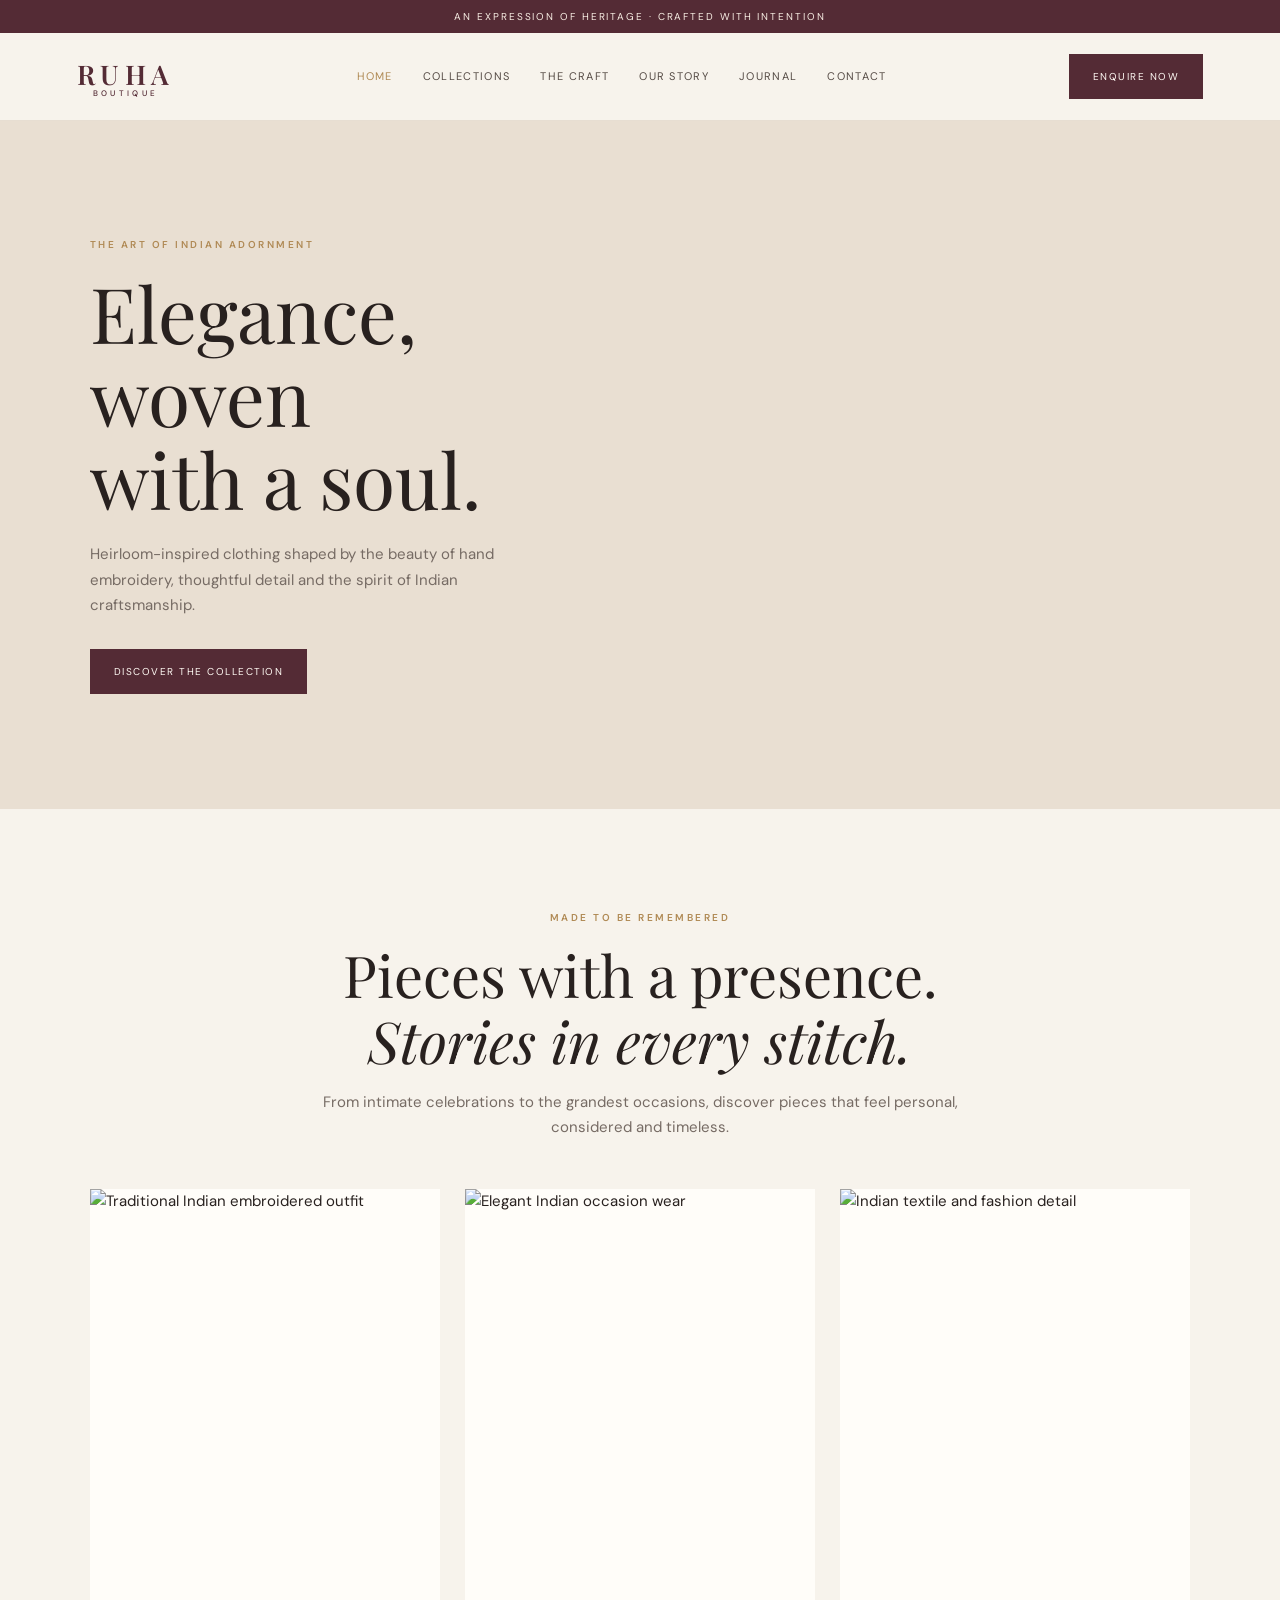
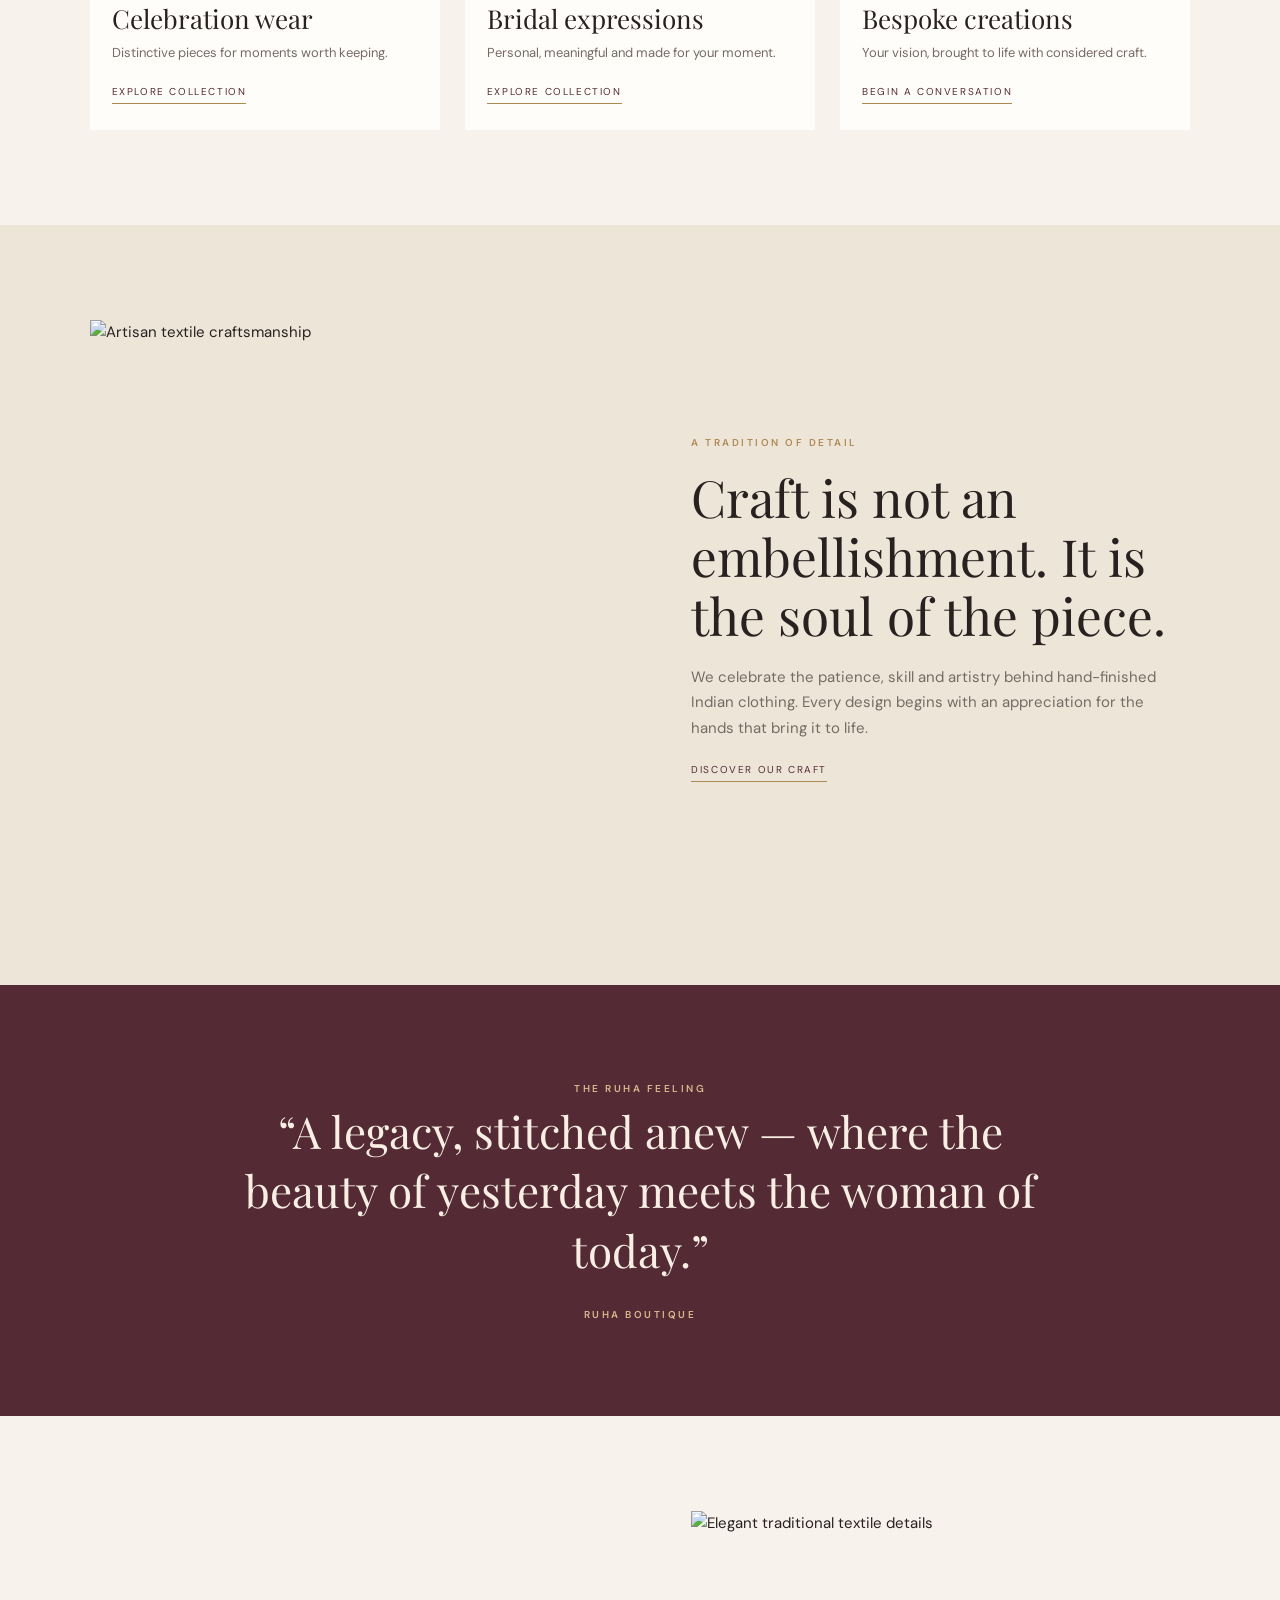
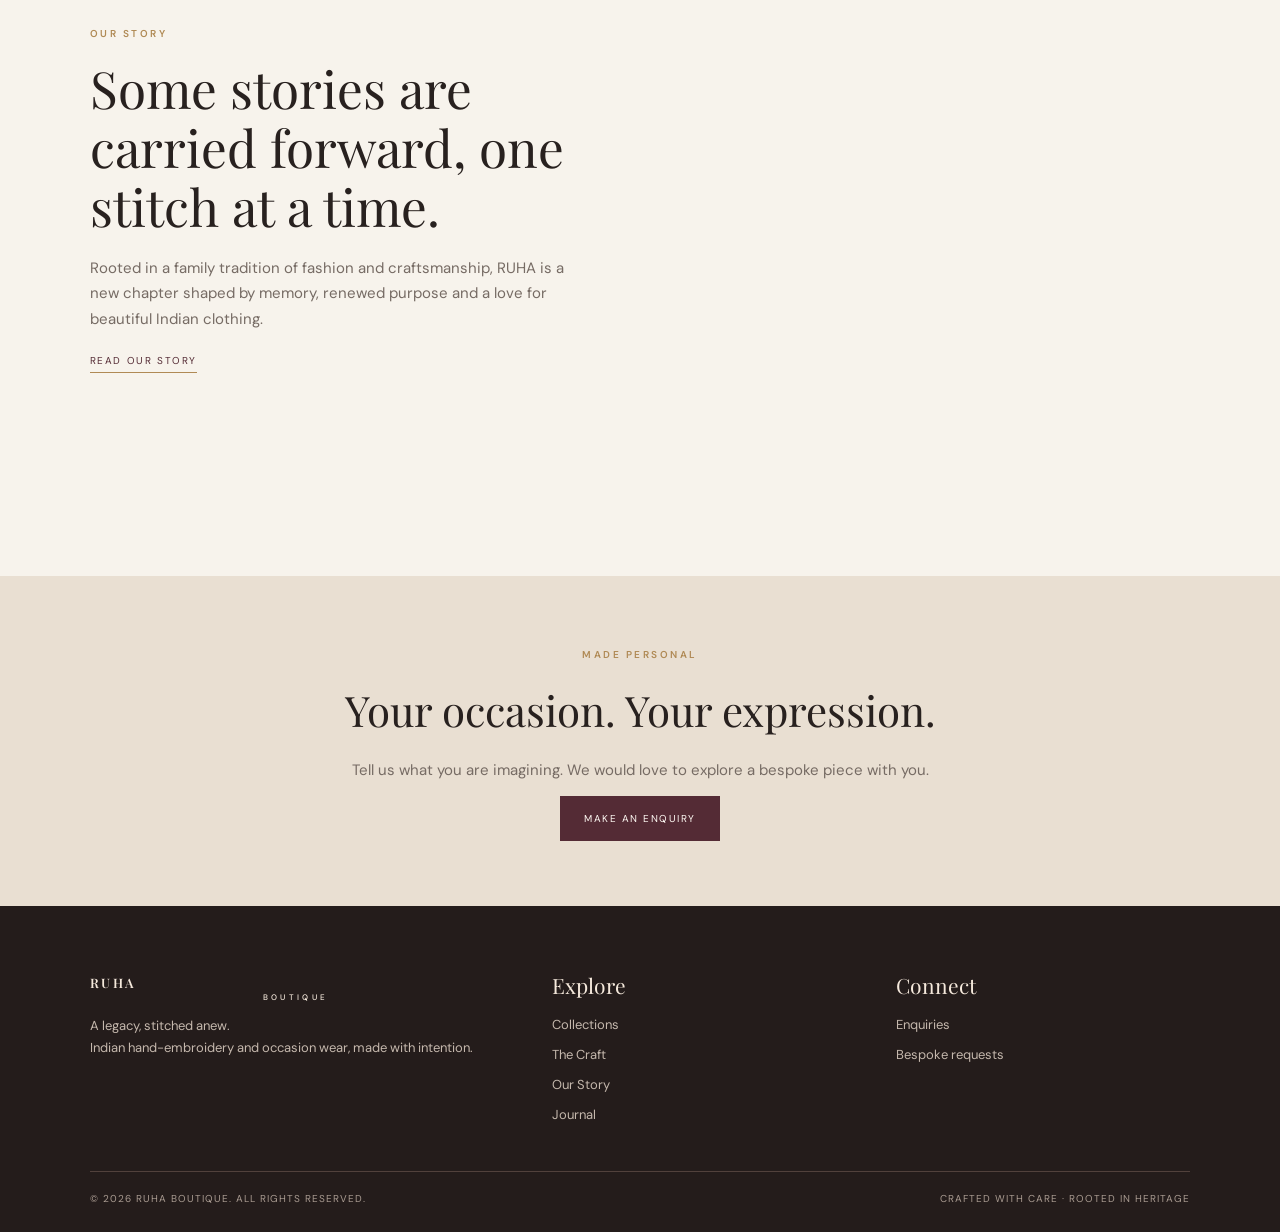
==== index.html @ 24142702 "Build RUHA Boutique website: add index.html" ====
<!doctype html><html lang="en"><head><meta charset="utf-8"><meta name="viewport" content="width=device-width,initial-scale=1"><meta name="description" content="RUHA Boutique — heirloom-inspired hand embroidery, bespoke Indian occasion wear and a legacy stitched anew."><title>RUHA Boutique | A Legacy, Stitched Anew</title><link rel="stylesheet" href="assets/css/style.css"></head><body><div class="announcement">An expression of heritage · Crafted with intention</div><header class="header"><a class="brand" href="index.html">RUHA<small>BOUTIQUE</small></a><button class="menu-toggle" aria-label="Open menu" aria-expanded="false">☰</button><nav class="nav"><a class="active" href="index.html">Home</a><a href="collections.html">Collections</a><a href="craft.html">The Craft</a><a href="story.html">Our Story</a><a href="journal.html">Journal</a><a href="contact.html">Contact</a></nav><a class="nav-cta" href="contact.html">Enquire now</a></header><main><section class="hero"><div class="hero-copy"><span class="eyebrow">The art of Indian adornment</span><h1>Elegance, woven<br>with a soul.</h1><p>Heirloom-inspired clothing shaped by the beauty of hand embroidery, thoughtful detail and the spirit of Indian craftsmanship.</p><a class="btn" href="collections.html">Discover the collection</a></div><div class="hero-image" role="img" aria-label="Editorial photograph of traditional Indian attire"></div></section><section class="section"><div class="section-head reveal"><span class="eyebrow">Made to be remembered</span><h2>Pieces with a presence.<br><i>Stories in every stitch.</i></h2><p>From intimate celebrations to the grandest occasions, discover pieces that feel personal, considered and timeless.</p></div><div class="grid-3"><article class="tile reveal"><img src="https://images.unsplash.com/photo-1610030469983-98e550d6193c?auto=format&fit=crop&w=900&q=85" alt="Traditional Indian embroidered outfit"><div class="tile-copy"><h3>Celebration wear</h3><p>Distinctive pieces for moments worth keeping.</p><a class="text-link" href="collections.html">Explore collection</a></div></article><article class="tile reveal"><img src="https://images.unsplash.com/photo-1583391733956-6c78276477e3?auto=format&fit=crop&w=900&q=85" alt="Elegant Indian occasion wear"><div class="tile-copy"><h3>Bridal expressions</h3><p>Personal, meaningful and made for your moment.</p><a class="text-link" href="collections.html">Explore collection</a></div></article><article class="tile reveal"><img src="https://images.unsplash.com/photo-1597983073493-88cd35cf93a0?auto=format&fit=crop&w=900&q=85" alt="Indian textile and fashion detail"><div class="tile-copy"><h3>Bespoke creations</h3><p>Your vision, brought to life with considered craft.</p><a class="text-link" href="contact.html">Begin a conversation</a></div></article></div></section><section class="section" style="background:#eee5d9"><div class="split"><img class="reveal" src="https://images.unsplash.com/photo-1603217192097-13c306522271?auto=format&fit=crop&w=1100&q=85" alt="Artisan textile craftsmanship"><div class="split-copy reveal"><span class="eyebrow">A tradition of detail</span><h2>Craft is not an embellishment. It is the soul of the piece.</h2><p>We celebrate the patience, skill and artistry behind hand-finished Indian clothing. Every design begins with an appreciation for the hands that bring it to life.</p><a class="text-link" href="craft.html">Discover our craft</a></div></div></section><section class="quote"><span class="eyebrow">The RUHA feeling</span><blockquote>“A legacy, stitched anew — where the beauty of yesterday meets the woman of today.”</blockquote><span class="eyebrow">RUHA Boutique</span></section><section class="section"><div class="split"><div class="split-copy reveal"><span class="eyebrow">Our story</span><h2>Some stories are carried forward, one stitch at a time.</h2><p>Rooted in a family tradition of fashion and craftsmanship, RUHA is a new chapter shaped by memory, renewed purpose and a love for beautiful Indian clothing.</p><a class="text-link" href="story.html">Read our story</a></div><img class="reveal" src="https://images.unsplash.com/photo-1605763240000-7e93b172d754?auto=format&fit=crop&w=1100&q=85" alt="Elegant traditional textile details"></div></section><section class="craft-band"><span class="eyebrow">Made personal</span><h2 class="serif" style="font-size:42px;margin:8px 0">Your occasion. Your expression.</h2><p>Tell us what you are imagining. We would love to explore a bespoke piece with you.</p><a class="btn" href="contact.html">Make an enquiry</a></section></main><footer class="footer"><div class="footer-top"><div><a class="brand" href="index.html">RUHA<small>BOUTIQUE</small></a><p>A legacy, stitched anew.<br>Indian hand-embroidery and occasion wear, made with intention.</p></div><div><h4>Explore</h4><div class="footer-links"><a href="collections.html">Collections</a><a href="craft.html">The Craft</a><a href="story.html">Our Story</a><a href="journal.html">Journal</a></div></div><div><h4>Connect</h4><div class="footer-links"><a href="contact.html">Enquiries</a><a href="contact.html">Bespoke requests</a></div></div></div><div class="copyright"><span>© 2026 RUHA BOUTIQUE. ALL RIGHTS RESERVED.</span><span>CRAFTED WITH CARE · ROOTED IN HERITAGE</span></div></footer><script src="assets/js/main.js"></script></body></html>
---- assets/css/style.css ----
@import url('https://fonts.googleapis.com/css2?family=DM+Sans:wght@400;500;600;700&family=Playfair+Display:wght@400;500;600;700&display=swap');
:root{--ivory:#f7f3ec;--paper:#fffdf9;--ink:#28211f;--muted:#766b64;--wine:#542b35;--gold:#b08a55;--line:#e7ded2;--serif:'Playfair Display',Georgia,serif;--sans:'DM Sans',Arial,sans-serif}*{box-sizing:border-box}html{scroll-behavior:smooth}body{margin:0;background:var(--ivory);color:var(--ink);font-family:var(--sans);font-size:15px;line-height:1.7}a{color:inherit;text-decoration:none}img{display:block;width:100%;object-fit:cover}button{font:inherit}.announcement{background:var(--wine);color:#f8eee4;text-align:center;padding:8px 16px;font-size:10px;letter-spacing:.19em;text-transform:uppercase}.header{height:88px;display:flex;align-items:center;justify-content:space-between;padding:0 6vw;background:rgba(247,243,236,.96);border-bottom:1px solid var(--line);position:sticky;top:0;z-index:10}.brand{font:600 27px var(--serif);letter-spacing:.2em;color:var(--wine)}.brand small{display:block;font:500 8px var(--sans);letter-spacing:.42em;text-align:center;margin-top:-4px}.nav{display:flex;gap:30px;align-items:center}.nav a{font-size:11px;letter-spacing:.12em;text-transform:uppercase;color:#554b45}.nav a:hover,.nav a.active{color:var(--gold)}.nav-cta,.btn{display:inline-flex;align-items:center;justify-content:center;background:var(--wine);color:#fffaf4;padding:13px 23px;font-size:10px;letter-spacing:.15em;text-transform:uppercase;border:1px solid var(--wine);transition:.25s}.nav-cta:hover,.btn:hover{background:transparent;color:var(--wine)}.menu-toggle{display:none;background:none;border:0;font-size:24px;color:var(--wine)}.eyebrow{font-size:10px;letter-spacing:.25em;text-transform:uppercase;color:var(--gold);font-weight:600}.serif{font-family:var(--serif);font-weight:400}.hero{min-height:650px;display:grid;grid-template-columns:1fr 1fr;background:#e9dfd2}.hero-copy{padding:9vw 7vw;display:flex;flex-direction:column;justify-content:center;align-items:flex-start}.hero h1{font:400 clamp(48px,6vw,82px)/1.08 var(--serif);margin:18px 0 22px;max-width:620px}.hero p{max-width:420px;color:var(--muted);margin:0 0 30px}.hero-image{min-height:560px;background:url('https://images.unsplash.com/photo-1610030469983-98e550d6193c?auto=format&fit=crop&w=1400&q=85') center/cover}.section{padding:95px 7vw}.section-head{text-align:center;max-width:650px;margin:0 auto 48px}.section h2,.page-hero h1{font:400 clamp(38px,4.5vw,58px)/1.15 var(--serif);margin:12px 0 16px}.section-head p,.intro{color:var(--muted)}.grid-3{display:grid;grid-template-columns:repeat(3,1fr);gap:25px}.tile{background:var(--paper)}.tile img{height:390px}.tile-copy{padding:22px 22px 27px}.tile h3{font:400 26px var(--serif);margin:0 0 6px}.tile p{color:var(--muted);font-size:13px;margin:0 0 14px}.text-link{font-size:10px;letter-spacing:.16em;text-transform:uppercase;color:var(--wine);border-bottom:1px solid var(--gold);padding-bottom:5px}.split{display:grid;grid-template-columns:1fr 1fr;gap:8vw;align-items:center}.split img{height:570px}.split-copy{max-width:520px}.split-copy h2{font:400 clamp(38px,4vw,56px)/1.15 var(--serif);margin:14px 0 20px}.split-copy p{color:var(--muted)}.quote{background:var(--wine);color:#f8eee4;text-align:center;padding:90px 12vw}.quote blockquote{font:400 clamp(28px,3.5vw,44px)/1.35 var(--serif);margin:0 auto 22px;max-width:850px}.quote .eyebrow{color:#d8b98e}.page-hero{padding:100px 7vw 85px;text-align:center;background:#eee5d9}.page-hero h1{font-size:clamp(46px,6vw,72px)}.page-hero p{max-width:620px;margin:0 auto;color:var(--muted)}.collection-grid{display:grid;grid-template-columns:repeat(2,1fr);gap:30px}.collection-card{position:relative;min-height:530px;overflow:hidden;background:#ddd}.collection-card img{height:530px;transition:transform .7s}.collection-card:hover img{transform:scale(1.04)}.collection-card:after{content:'';position:absolute;inset:35% 0 0;background:linear-gradient(transparent,rgba(25,16,15,.68))}.collection-label{position:absolute;z-index:1;bottom:30px;left:32px;color:white}.collection-label h3{font:400 35px var(--serif);margin:0}.collection-label span{font-size:10px;letter-spacing:.2em;text-transform:uppercase}.craft-band{background:#e9dfd2;padding:65px 7vw;text-align:center}.craft-band p{max-width:740px;margin:12px auto;color:var(--muted)}.journal-grid{display:grid;grid-template-columns:repeat(3,1fr);gap:26px}.journal-grid img{height:270px}.journal-card h3{font:400 25px var(--serif);margin:16px 0 8px}.journal-card p{font-size:13px;color:var(--muted)}.contact-layout{display:grid;grid-template-columns:.8fr 1.2fr;gap:8vw}.contact-details h2{font:400 42px var(--serif);margin:12px 0}.contact-details p{color:var(--muted)}.contact-form{background:var(--paper);padding:38px}.field{margin-bottom:20px}.field label{display:block;font-size:10px;letter-spacing:.13em;text-transform:uppercase;margin-bottom:8px}.field input,.field textarea,.field select{width:100%;border:1px solid var(--line);background:transparent;padding:13px 14px;font:14px var(--sans);color:var(--ink);outline:none}.field input:focus,.field textarea:focus{border-color:var(--gold)}.field textarea{min-height:130px;resize:vertical}.form-note{font-size:12px;color:var(--muted);margin-top:15px}.footer{background:#241c1b;color:#eee3d8;padding:65px 7vw 25px}.footer-top{display:grid;grid-template-columns:1.4fr 1fr 1fr;gap:50px;padding-bottom:45px}.footer .brand{color:#f5e9dc}.footer p,.footer a{color:#c5b8ad;font-size:13px}.footer h4{font:400 21px var(--serif);margin:0 0 15px;color:#f5e9dc}.footer-links{display:grid;gap:8px}.copyright{border-top:1px solid #51413c;padding-top:18px;display:flex;justify-content:space-between;color:#a99b91;font-size:10px;letter-spacing:.1em}.reveal{opacity:0;transform:translateY(18px);transition:opacity .7s,transform .7s}.reveal.visible{opacity:1;transform:none}@media(max-width:850px){.header{height:76px;padding:0 5vw}.menu-toggle{display:block}.nav{display:none;position:absolute;top:76px;left:0;right:0;background:var(--ivory);padding:22px 6vw 30px;flex-direction:column;align-items:flex-start;border-bottom:1px solid var(--line);gap:18px}.nav.open{display:flex}.nav-cta{display:none}.hero{grid-template-columns:1fr}.hero-copy{padding:75px 8vw}.hero-image{min-height:470px}.grid-3,.journal-grid{grid-template-columns:1fr 1fr}.split{gap:35px}.split img{height:440px}.contact-layout{gap:35px}.footer-top{grid-template-columns:1fr 1fr}}@media(max-width:600px){.section{padding:68px 6vw}.hero-copy{padding:65px 7vw}.hero-image{min-height:390px}.grid-3,.journal-grid,.collection-grid,.split,.contact-layout{grid-template-columns:1fr}.tile img{height:360px}.split img{height:430px}.collection-card,.collection-card img{min-height:420px;height:420px}.page-hero{padding:75px 7vw 65px}.contact-form{padding:25px 20px}.footer-top{grid-template-columns:1fr;gap:28px}.copyright{display:block;line-height:2.2}.quote{padding:70px 8vw}}
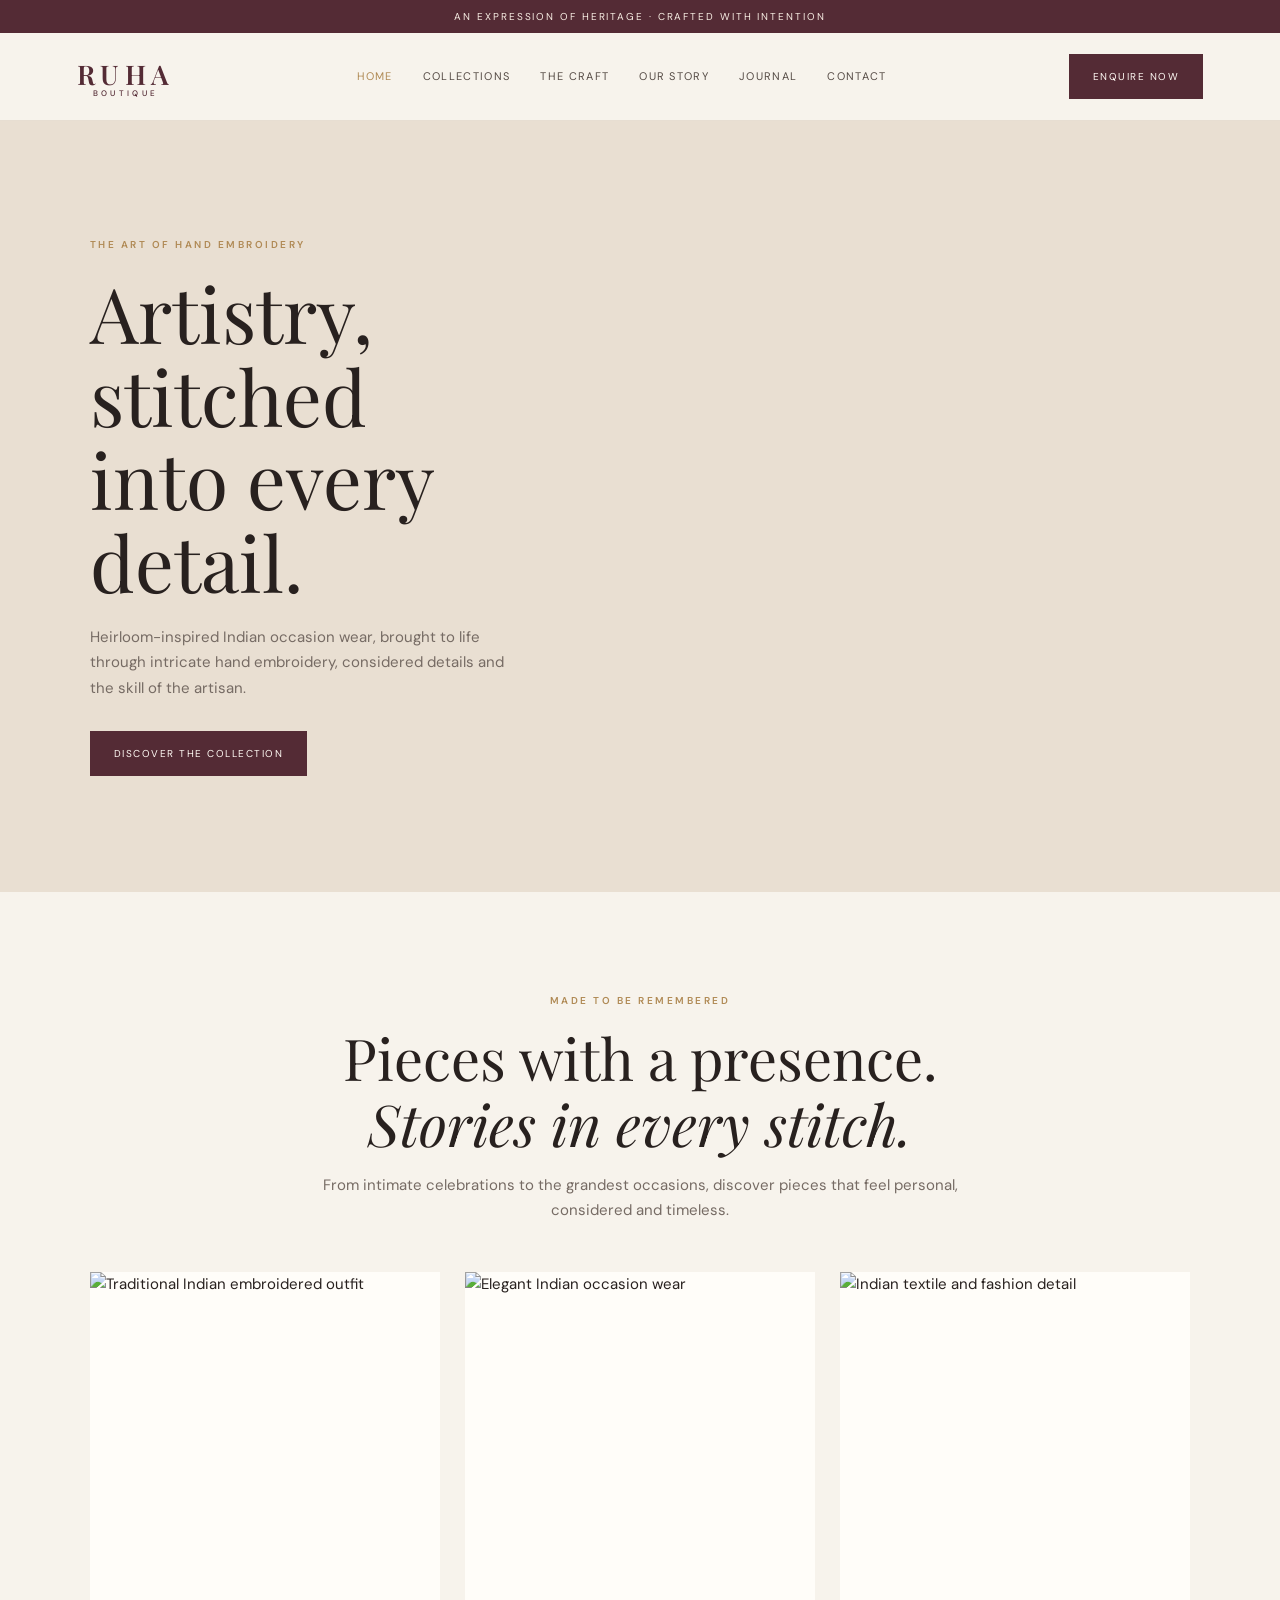
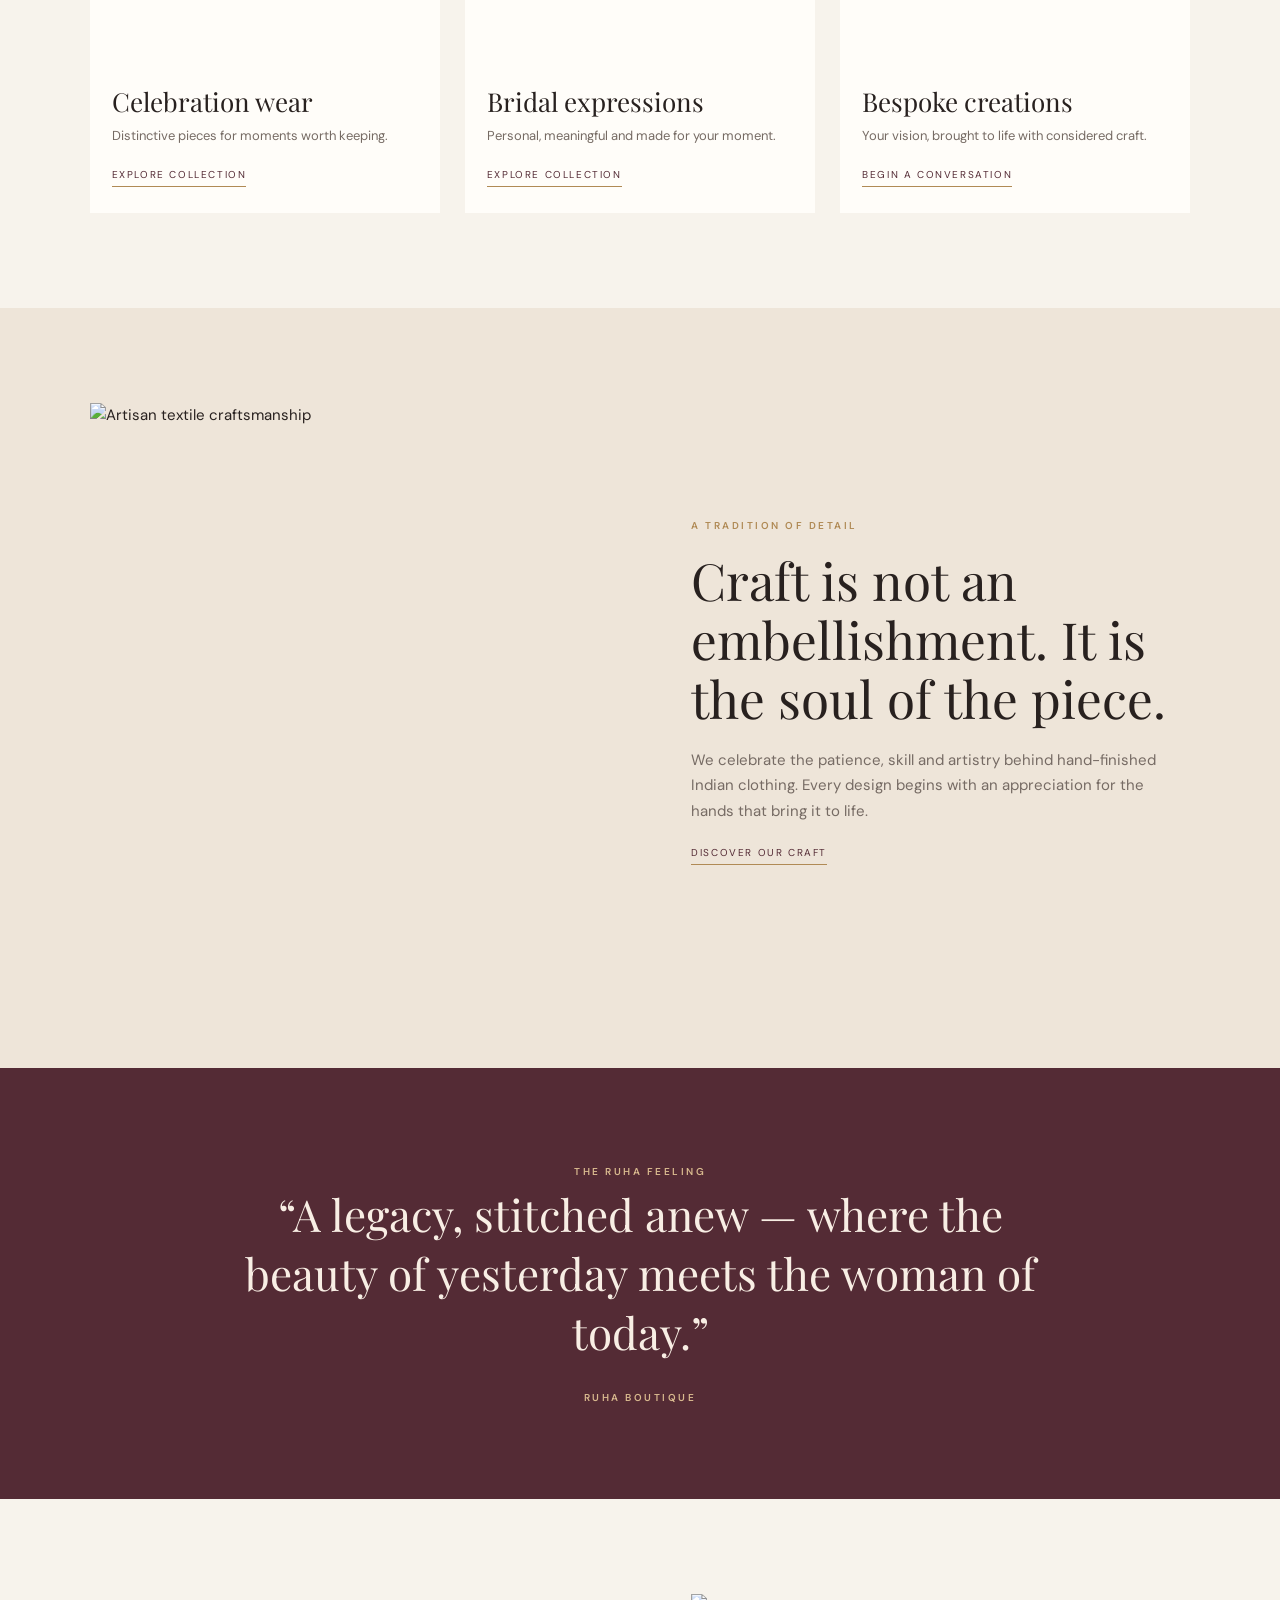
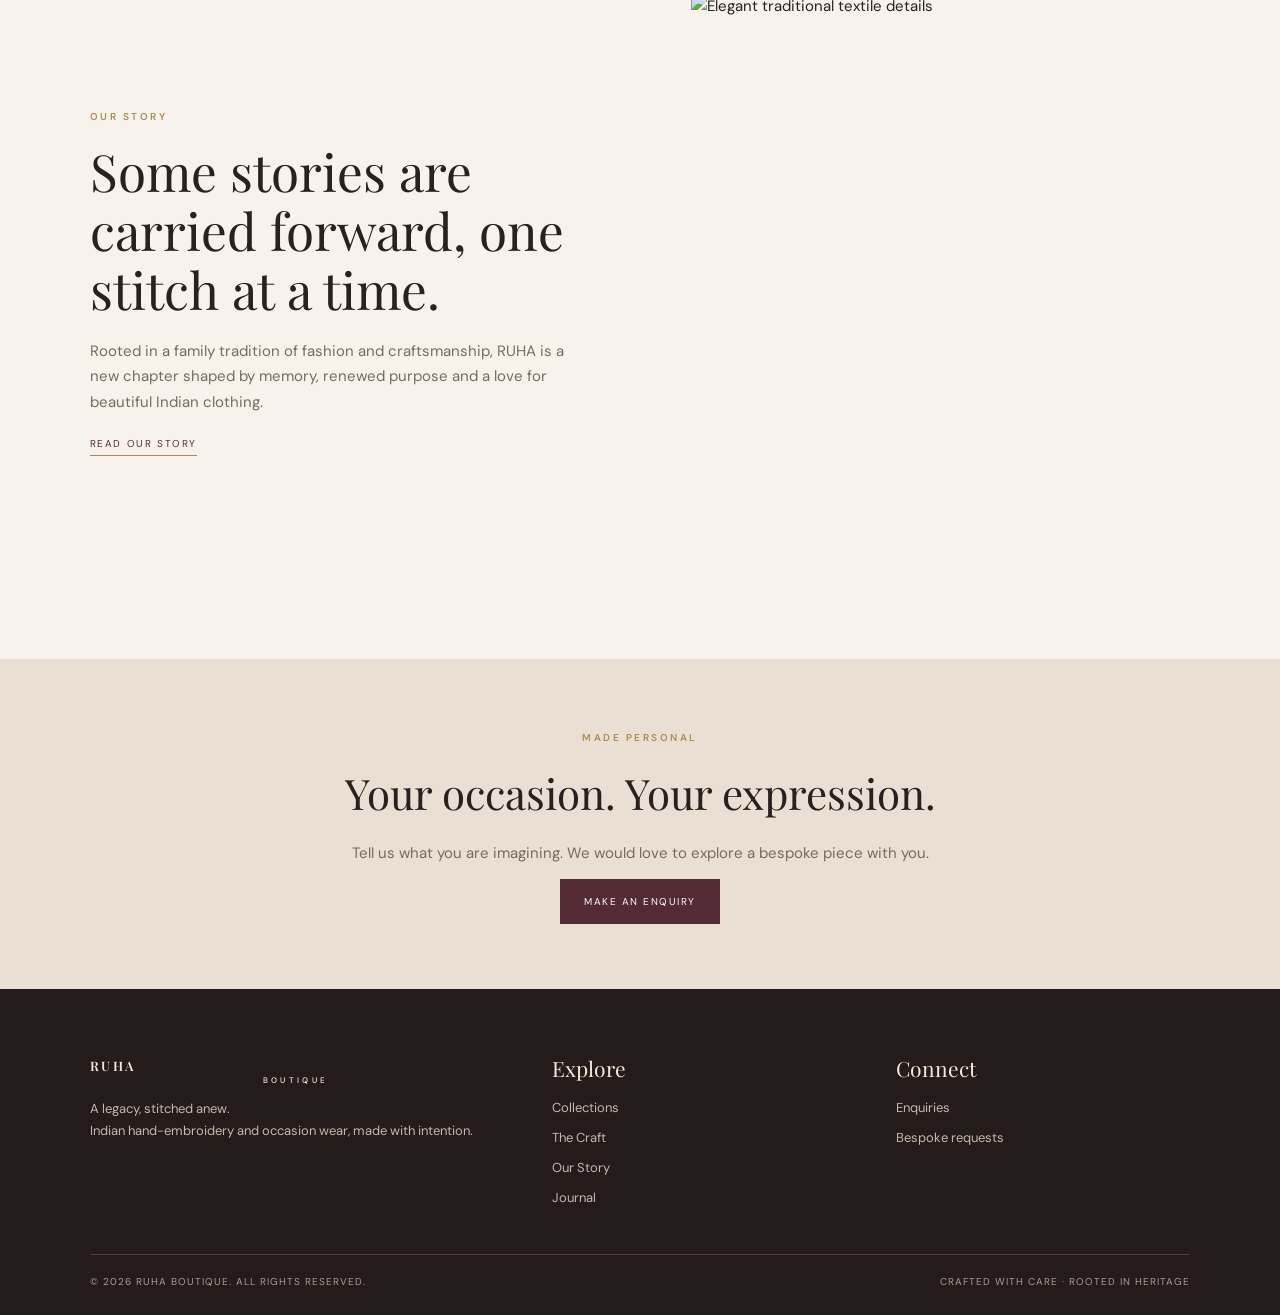
==== commit 658de8ab: "Refresh home hero for hand-embroidered couture" ====
--- a/index.html
+++ b/index.html
@@ -1 +1 @@
-<!doctype html><html lang="en"><head><meta charset="utf-8"><meta name="viewport" content="width=device-width,initial-scale=1"><meta name="description" content="RUHA Boutique — heirloom-inspired hand embroidery, bespoke Indian occasion wear and a legacy stitched anew."><title>RUHA Boutique | A Legacy, Stitched Anew</title><link rel="stylesheet" href="assets/css/style.css"></head><body><div class="announcement">An expression of heritage · Crafted with intention</div><header class="header"><a class="brand" href="index.html">RUHA<small>BOUTIQUE</small></a><button class="menu-toggle" aria-label="Open menu" aria-expanded="false">☰</button><nav class="nav"><a class="active" href="index.html">Home</a><a href="collections.html">Collections</a><a href="craft.html">The Craft</a><a href="story.html">Our Story</a><a href="journal.html">Journal</a><a href="contact.html">Contact</a></nav><a class="nav-cta" href="contact.html">Enquire now</a></header><main><section class="hero"><div class="hero-copy"><span class="eyebrow">The art of Indian adornment</span><h1>Elegance, woven<br>with a soul.</h1><p>Heirloom-inspired clothing shaped by the beauty of hand embroidery, thoughtful detail and the spirit of Indian craftsmanship.</p><a class="btn" href="collections.html">Discover the collection</a></div><div class="hero-image" role="img" aria-label="Editorial photograph of traditional Indian attire"></div></section><section class="section"><div class="section-head reveal"><span class="eyebrow">Made to be remembered</span><h2>Pieces with a presence.<br><i>Stories in every stitch.</i></h2><p>From intimate celebrations to the grandest occasions, discover pieces that feel personal, considered and timeless.</p></div><div class="grid-3"><article class="tile reveal"><img src="https://images.unsplash.com/photo-1610030469983-98e550d6193c?auto=format&fit=crop&w=900&q=85" alt="Traditional Indian embroidered outfit"><div class="tile-copy"><h3>Celebration wear</h3><p>Distinctive pieces for moments worth keeping.</p><a class="text-link" href="collections.html">Explore collection</a></div></article><article class="tile reveal"><img src="https://images.unsplash.com/photo-1583391733956-6c78276477e3?auto=format&fit=crop&w=900&q=85" alt="Elegant Indian occasion wear"><div class="tile-copy"><h3>Bridal expressions</h3><p>Personal, meaningful and made for your moment.</p><a class="text-link" href="collections.html">Explore collection</a></div></article><article class="tile reveal"><img src="https://images.unsplash.com/photo-1597983073493-88cd35cf93a0?auto=format&fit=crop&w=900&q=85" alt="Indian textile and fashion detail"><div class="tile-copy"><h3>Bespoke creations</h3><p>Your vision, brought to life with considered craft.</p><a class="text-link" href="contact.html">Begin a conversation</a></div></article></div></section><section class="section" style="background:#eee5d9"><div class="split"><img class="reveal" src="https://images.unsplash.com/photo-1603217192097-13c306522271?auto=format&fit=crop&w=1100&q=85" alt="Artisan textile craftsmanship"><div class="split-copy reveal"><span class="eyebrow">A tradition of detail</span><h2>Craft is not an embellishment. It is the soul of the piece.</h2><p>We celebrate the patience, skill and artistry behind hand-finished Indian clothing. Every design begins with an appreciation for the hands that bring it to life.</p><a class="text-link" href="craft.html">Discover our craft</a></div></div></section><section class="quote"><span class="eyebrow">The RUHA feeling</span><blockquote>“A legacy, stitched anew — where the beauty of yesterday meets the woman of today.”</blockquote><span class="eyebrow">RUHA Boutique</span></section><section class="section"><div class="split"><div class="split-copy reveal"><span class="eyebrow">Our story</span><h2>Some stories are carried forward, one stitch at a time.</h2><p>Rooted in a family tradition of fashion and craftsmanship, RUHA is a new chapter shaped by memory, renewed purpose and a love for beautiful Indian clothing.</p><a class="text-link" href="story.html">Read our story</a></div><img class="reveal" src="https://images.unsplash.com/photo-1605763240000-7e93b172d754?auto=format&fit=crop&w=1100&q=85" alt="Elegant traditional textile details"></div></section><section class="craft-band"><span class="eyebrow">Made personal</span><h2 class="serif" style="font-size:42px;margin:8px 0">Your occasion. Your expression.</h2><p>Tell us what you are imagining. We would love to explore a bespoke piece with you.</p><a class="btn" href="contact.html">Make an enquiry</a></section></main><footer class="footer"><div class="footer-top"><div><a class="brand" href="index.html">RUHA<small>BOUTIQUE</small></a><p>A legacy, stitched anew.<br>Indian hand-embroidery and occasion wear, made with intention.</p></div><div><h4>Explore</h4><div class="footer-links"><a href="collections.html">Collections</a><a href="craft.html">The Craft</a><a href="story.html">Our Story</a><a href="journal.html">Journal</a></div></div><div><h4>Connect</h4><div class="footer-links"><a href="contact.html">Enquiries</a><a href="contact.html">Bespoke requests</a></div></div></div><div class="copyright"><span>© 2026 RUHA BOUTIQUE. ALL RIGHTS RESERVED.</span><span>CRAFTED WITH CARE · ROOTED IN HERITAGE</span></div></footer><script src="assets/js/main.js"></script></body></html>+<!doctype html><html lang="en"><head><meta charset="utf-8"><meta name="viewport" content="width=device-width,initial-scale=1"><meta name="description" content="RUHA Boutique — heirloom-inspired hand embroidery, bespoke Indian occasion wear and a legacy stitched anew."><title>RUHA Boutique | A Legacy, Stitched Anew</title><link rel="stylesheet" href="assets/css/style.css"></head><body><div class="announcement">An expression of heritage · Crafted with intention</div><header class="header"><a class="brand" href="index.html">RUHA<small>BOUTIQUE</small></a><button class="menu-toggle" aria-label="Open menu" aria-expanded="false">☰</button><nav class="nav"><a class="active" href="index.html">Home</a><a href="collections.html">Collections</a><a href="craft.html">The Craft</a><a href="story.html">Our Story</a><a href="journal.html">Journal</a><a href="contact.html">Contact</a></nav><a class="nav-cta" href="contact.html">Enquire now</a></header><main><section class="hero"><div class="hero-copy"><span class="eyebrow">The art of hand embroidery</span><h1>Artistry, stitched<br>into every detail.</h1><p>Heirloom-inspired Indian occasion wear, brought to life through intricate hand embroidery, considered details and the skill of the artisan.</p><a class="btn" href="collections.html">Discover the collection</a></div><div class="hero-image" role="img" aria-label="Close-up of an ornate red and gold Indian bridal lehenga with intricate embroidery and embellishments"></div></section><section class="section"><div class="section-head reveal"><span class="eyebrow">Made to be remembered</span><h2>Pieces with a presence.<br><i>Stories in every stitch.</i></h2><p>From intimate celebrations to the grandest occasions, discover pieces that feel personal, considered and timeless.</p></div><div class="grid-3"><article class="tile reveal"><img src="https://images.pexels.com/photos/11748805/pexels-photo-11748805.jpeg?auto=compress&cs=tinysrgb&w=1200" alt="Traditional Indian embroidered outfit"><div class="tile-copy"><h3>Celebration wear</h3><p>Distinctive pieces for moments worth keeping.</p><a class="text-link" href="collections.html">Explore collection</a></div></article><article class="tile reveal"><img src="https://images.pexels.com/photos/36965763/pexels-photo-36965763.jpeg?auto=compress&cs=tinysrgb&w=1200" alt="Elegant Indian occasion wear"><div class="tile-copy"><h3>Bridal expressions</h3><p>Personal, meaningful and made for your moment.</p><a class="text-link" href="collections.html">Explore collection</a></div></article><article class="tile reveal"><img src="https://images.pexels.com/photos/12752065/pexels-photo-12752065.jpeg?auto=compress&cs=tinysrgb&w=1200" alt="Indian textile and fashion detail"><div class="tile-copy"><h3>Bespoke creations</h3><p>Your vision, brought to life with considered craft.</p><a class="text-link" href="contact.html">Begin a conversation</a></div></article></div></section><section class="section" style="background:#eee5d9"><div class="split"><img class="reveal" src="https://images.pexels.com/photos/10566047/pexels-photo-10566047.jpeg?auto=compress&cs=tinysrgb&w=1400" alt="Artisan textile craftsmanship"><div class="split-copy reveal"><span class="eyebrow">A tradition of detail</span><h2>Craft is not an embellishment. It is the soul of the piece.</h2><p>We celebrate the patience, skill and artistry behind hand-finished Indian clothing. Every design begins with an appreciation for the hands that bring it to life.</p><a class="text-link" href="craft.html">Discover our craft</a></div></div></section><section class="quote"><span class="eyebrow">The RUHA feeling</span><blockquote>“A legacy, stitched anew — where the beauty of yesterday meets the woman of today.”</blockquote><span class="eyebrow">RUHA Boutique</span></section><section class="section"><div class="split"><div class="split-copy reveal"><span class="eyebrow">Our story</span><h2>Some stories are carried forward, one stitch at a time.</h2><p>Rooted in a family tradition of fashion and craftsmanship, RUHA is a new chapter shaped by memory, renewed purpose and a love for beautiful Indian clothing.</p><a class="text-link" href="story.html">Read our story</a></div><img class="reveal" src="https://images.pexels.com/photos/37396069/pexels-photo-37396069.jpeg?auto=compress&cs=tinysrgb&w=1400" alt="Elegant traditional textile details"></div></section><section class="craft-band"><span class="eyebrow">Made personal</span><h2 class="serif" style="font-size:42px;margin:8px 0">Your occasion. Your expression.</h2><p>Tell us what you are imagining. We would love to explore a bespoke piece with you.</p><a class="btn" href="contact.html">Make an enquiry</a></section></main><footer class="footer"><div class="footer-top"><div><a class="brand" href="index.html">RUHA<small>BOUTIQUE</small></a><p>A legacy, stitched anew.<br>Indian hand-embroidery and occasion wear, made with intention.</p></div><div><h4>Explore</h4><div class="footer-links"><a href="collections.html">Collections</a><a href="craft.html">The Craft</a><a href="story.html">Our Story</a><a href="journal.html">Journal</a></div></div><div><h4>Connect</h4><div class="footer-links"><a href="contact.html">Enquiries</a><a href="contact.html">Bespoke requests</a></div></div></div><div class="copyright"><span>© 2026 RUHA BOUTIQUE. ALL RIGHTS RESERVED.</span><span>CRAFTED WITH CARE · ROOTED IN HERITAGE</span></div></footer><script src="assets/js/main.js"></script></body></html>
--- a/assets/css/style.css
+++ b/assets/css/style.css
@@ -1,2 +1,2 @@
 @import url('https://fonts.googleapis.com/css2?family=DM+Sans:wght@400;500;600;700&family=Playfair+Display:wght@400;500;600;700&display=swap');
-:root{--ivory:#f7f3ec;--paper:#fffdf9;--ink:#28211f;--muted:#766b64;--wine:#542b35;--gold:#b08a55;--line:#e7ded2;--serif:'Playfair Display',Georgia,serif;--sans:'DM Sans',Arial,sans-serif}*{box-sizing:border-box}html{scroll-behavior:smooth}body{margin:0;background:var(--ivory);color:var(--ink);font-family:var(--sans);font-size:15px;line-height:1.7}a{color:inherit;text-decoration:none}img{display:block;width:100%;object-fit:cover}button{font:inherit}.announcement{background:var(--wine);color:#f8eee4;text-align:center;padding:8px 16px;font-size:10px;letter-spacing:.19em;text-transform:uppercase}.header{height:88px;display:flex;align-items:center;justify-content:space-between;padding:0 6vw;background:rgba(247,243,236,.96);border-bottom:1px solid var(--line);position:sticky;top:0;z-index:10}.brand{font:600 27px var(--serif);letter-spacing:.2em;color:var(--wine)}.brand small{display:block;font:500 8px var(--sans);letter-spacing:.42em;text-align:center;margin-top:-4px}.nav{display:flex;gap:30px;align-items:center}.nav a{font-size:11px;letter-spacing:.12em;text-transform:uppercase;color:#554b45}.nav a:hover,.nav a.active{color:var(--gold)}.nav-cta,.btn{display:inline-flex;align-items:center;justify-content:center;background:var(--wine);color:#fffaf4;padding:13px 23px;font-size:10px;letter-spacing:.15em;text-transform:uppercase;border:1px solid var(--wine);transition:.25s}.nav-cta:hover,.btn:hover{background:transparent;color:var(--wine)}.menu-toggle{display:none;background:none;border:0;font-size:24px;color:var(--wine)}.eyebrow{font-size:10px;letter-spacing:.25em;text-transform:uppercase;color:var(--gold);font-weight:600}.serif{font-family:var(--serif);font-weight:400}.hero{min-height:650px;display:grid;grid-template-columns:1fr 1fr;background:#e9dfd2}.hero-copy{padding:9vw 7vw;display:flex;flex-direction:column;justify-content:center;align-items:flex-start}.hero h1{font:400 clamp(48px,6vw,82px)/1.08 var(--serif);margin:18px 0 22px;max-width:620px}.hero p{max-width:420px;color:var(--muted);margin:0 0 30px}.hero-image{min-height:560px;background:url('https://images.unsplash.com/photo-1610030469983-98e550d6193c?auto=format&fit=crop&w=1400&q=85') center/cover}.section{padding:95px 7vw}.section-head{text-align:center;max-width:650px;margin:0 auto 48px}.section h2,.page-hero h1{font:400 clamp(38px,4.5vw,58px)/1.15 var(--serif);margin:12px 0 16px}.section-head p,.intro{color:var(--muted)}.grid-3{display:grid;grid-template-columns:repeat(3,1fr);gap:25px}.tile{background:var(--paper)}.tile img{height:390px}.tile-copy{padding:22px 22px 27px}.tile h3{font:400 26px var(--serif);margin:0 0 6px}.tile p{color:var(--muted);font-size:13px;margin:0 0 14px}.text-link{font-size:10px;letter-spacing:.16em;text-transform:uppercase;color:var(--wine);border-bottom:1px solid var(--gold);padding-bottom:5px}.split{display:grid;grid-template-columns:1fr 1fr;gap:8vw;align-items:center}.split img{height:570px}.split-copy{max-width:520px}.split-copy h2{font:400 clamp(38px,4vw,56px)/1.15 var(--serif);margin:14px 0 20px}.split-copy p{color:var(--muted)}.quote{background:var(--wine);color:#f8eee4;text-align:center;padding:90px 12vw}.quote blockquote{font:400 clamp(28px,3.5vw,44px)/1.35 var(--serif);margin:0 auto 22px;max-width:850px}.quote .eyebrow{color:#d8b98e}.page-hero{padding:100px 7vw 85px;text-align:center;background:#eee5d9}.page-hero h1{font-size:clamp(46px,6vw,72px)}.page-hero p{max-width:620px;margin:0 auto;color:var(--muted)}.collection-grid{display:grid;grid-template-columns:repeat(2,1fr);gap:30px}.collection-card{position:relative;min-height:530px;overflow:hidden;background:#ddd}.collection-card img{height:530px;transition:transform .7s}.collection-card:hover img{transform:scale(1.04)}.collection-card:after{content:'';position:absolute;inset:35% 0 0;background:linear-gradient(transparent,rgba(25,16,15,.68))}.collection-label{position:absolute;z-index:1;bottom:30px;left:32px;color:white}.collection-label h3{font:400 35px var(--serif);margin:0}.collection-label span{font-size:10px;letter-spacing:.2em;text-transform:uppercase}.craft-band{background:#e9dfd2;padding:65px 7vw;text-align:center}.craft-band p{max-width:740px;margin:12px auto;color:var(--muted)}.journal-grid{display:grid;grid-template-columns:repeat(3,1fr);gap:26px}.journal-grid img{height:270px}.journal-card h3{font:400 25px var(--serif);margin:16px 0 8px}.journal-card p{font-size:13px;color:var(--muted)}.contact-layout{display:grid;grid-template-columns:.8fr 1.2fr;gap:8vw}.contact-details h2{font:400 42px var(--serif);margin:12px 0}.contact-details p{color:var(--muted)}.contact-form{background:var(--paper);padding:38px}.field{margin-bottom:20px}.field label{display:block;font-size:10px;letter-spacing:.13em;text-transform:uppercase;margin-bottom:8px}.field input,.field textarea,.field select{width:100%;border:1px solid var(--line);background:transparent;padding:13px 14px;font:14px var(--sans);color:var(--ink);outline:none}.field input:focus,.field textarea:focus{border-color:var(--gold)}.field textarea{min-height:130px;resize:vertical}.form-note{font-size:12px;color:var(--muted);margin-top:15px}.footer{background:#241c1b;color:#eee3d8;padding:65px 7vw 25px}.footer-top{display:grid;grid-template-columns:1.4fr 1fr 1fr;gap:50px;padding-bottom:45px}.footer .brand{color:#f5e9dc}.footer p,.footer a{color:#c5b8ad;font-size:13px}.footer h4{font:400 21px var(--serif);margin:0 0 15px;color:#f5e9dc}.footer-links{display:grid;gap:8px}.copyright{border-top:1px solid #51413c;padding-top:18px;display:flex;justify-content:space-between;color:#a99b91;font-size:10px;letter-spacing:.1em}.reveal{opacity:0;transform:translateY(18px);transition:opacity .7s,transform .7s}.reveal.visible{opacity:1;transform:none}@media(max-width:850px){.header{height:76px;padding:0 5vw}.menu-toggle{display:block}.nav{display:none;position:absolute;top:76px;left:0;right:0;background:var(--ivory);padding:22px 6vw 30px;flex-direction:column;align-items:flex-start;border-bottom:1px solid var(--line);gap:18px}.nav.open{display:flex}.nav-cta{display:none}.hero{grid-template-columns:1fr}.hero-copy{padding:75px 8vw}.hero-image{min-height:470px}.grid-3,.journal-grid{grid-template-columns:1fr 1fr}.split{gap:35px}.split img{height:440px}.contact-layout{gap:35px}.footer-top{grid-template-columns:1fr 1fr}}@media(max-width:600px){.section{padding:68px 6vw}.hero-copy{padding:65px 7vw}.hero-image{min-height:390px}.grid-3,.journal-grid,.collection-grid,.split,.contact-layout{grid-template-columns:1fr}.tile img{height:360px}.split img{height:430px}.collection-card,.collection-card img{min-height:420px;height:420px}.page-hero{padding:75px 7vw 65px}.contact-form{padding:25px 20px}.footer-top{grid-template-columns:1fr;gap:28px}.copyright{display:block;line-height:2.2}.quote{padding:70px 8vw}}
+:root{--ivory:#f7f3ec;--paper:#fffdf9;--ink:#28211f;--muted:#766b64;--wine:#542b35;--gold:#b08a55;--line:#e7ded2;--serif:'Playfair Display',Georgia,serif;--sans:'DM Sans',Arial,sans-serif}*{box-sizing:border-box}html{scroll-behavior:smooth}body{margin:0;background:var(--ivory);color:var(--ink);font-family:var(--sans);font-size:15px;line-height:1.7}a{color:inherit;text-decoration:none}img{display:block;width:100%;object-fit:cover}button{font:inherit}.announcement{background:var(--wine);color:#f8eee4;text-align:center;padding:8px 16px;font-size:10px;letter-spacing:.19em;text-transform:uppercase}.header{height:88px;display:flex;align-items:center;justify-content:space-between;padding:0 6vw;background:rgba(247,243,236,.96);border-bottom:1px solid var(--line);position:sticky;top:0;z-index:10}.brand{font:600 27px var(--serif);letter-spacing:.2em;color:var(--wine)}.brand small{display:block;font:500 8px var(--sans);letter-spacing:.42em;text-align:center;margin-top:-4px}.nav{display:flex;gap:30px;align-items:center}.nav a{font-size:11px;letter-spacing:.12em;text-transform:uppercase;color:#554b45}.nav a:hover,.nav a.active{color:var(--gold)}.nav-cta,.btn{display:inline-flex;align-items:center;justify-content:center;background:var(--wine);color:#fffaf4;padding:13px 23px;font-size:10px;letter-spacing:.15em;text-transform:uppercase;border:1px solid var(--wine);transition:.25s}.nav-cta:hover,.btn:hover{background:transparent;color:var(--wine)}.menu-toggle{display:none;background:none;border:0;font-size:24px;color:var(--wine)}.eyebrow{font-size:10px;letter-spacing:.25em;text-transform:uppercase;color:var(--gold);font-weight:600}.serif{font-family:var(--serif);font-weight:400}.hero{min-height:650px;display:grid;grid-template-columns:1fr 1fr;background:#e9dfd2}.hero-copy{padding:9vw 7vw;display:flex;flex-direction:column;justify-content:center;align-items:flex-start}.hero h1{font:400 clamp(48px,6vw,82px)/1.08 var(--serif);margin:18px 0 22px;max-width:620px}.hero p{max-width:420px;color:var(--muted);margin:0 0 30px}.hero-image{min-height:560px;background:url('https://images.pexels.com/photos/11748805/pexels-photo-11748805.jpeg?auto=compress&cs=tinysrgb&w=1800') center/cover}.section{padding:95px 7vw}.section-head{text-align:center;max-width:650px;margin:0 auto 48px}.section h2,.page-hero h1{font:400 clamp(38px,4.5vw,58px)/1.15 var(--serif);margin:12px 0 16px}.section-head p,.intro{color:var(--muted)}.grid-3{display:grid;grid-template-columns:repeat(3,1fr);gap:25px}.tile{background:var(--paper)}.tile img{height:390px}.tile-copy{padding:22px 22px 27px}.tile h3{font:400 26px var(--serif);margin:0 0 6px}.tile p{color:var(--muted);font-size:13px;margin:0 0 14px}.text-link{font-size:10px;letter-spacing:.16em;text-transform:uppercase;color:var(--wine);border-bottom:1px solid var(--gold);padding-bottom:5px}.split{display:grid;grid-template-columns:1fr 1fr;gap:8vw;align-items:center}.split img{height:570px}.split-copy{max-width:520px}.split-copy h2{font:400 clamp(38px,4vw,56px)/1.15 var(--serif);margin:14px 0 20px}.split-copy p{color:var(--muted)}.quote{background:var(--wine);color:#f8eee4;text-align:center;padding:90px 12vw}.quote blockquote{font:400 clamp(28px,3.5vw,44px)/1.35 var(--serif);margin:0 auto 22px;max-width:850px}.quote .eyebrow{color:#d8b98e}.page-hero{padding:100px 7vw 85px;text-align:center;background:#eee5d9}.page-hero h1{font-size:clamp(46px,6vw,72px)}.page-hero p{max-width:620px;margin:0 auto;color:var(--muted)}.collection-grid{display:grid;grid-template-columns:repeat(2,1fr);gap:30px}.collection-card{position:relative;min-height:530px;overflow:hidden;background:#ddd}.collection-card img{height:530px;transition:transform .7s}.collection-card:hover img{transform:scale(1.04)}.collection-card:after{content:'';position:absolute;inset:35% 0 0;background:linear-gradient(transparent,rgba(25,16,15,.68))}.collection-label{position:absolute;z-index:1;bottom:30px;left:32px;color:white}.collection-label h3{font:400 35px var(--serif);margin:0}.collection-label span{font-size:10px;letter-spacing:.2em;text-transform:uppercase}.craft-band{background:#e9dfd2;padding:65px 7vw;text-align:center}.craft-band p{max-width:740px;margin:12px auto;color:var(--muted)}.journal-grid{display:grid;grid-template-columns:repeat(3,1fr);gap:26px}.journal-grid img{height:270px}.journal-card h3{font:400 25px var(--serif);margin:16px 0 8px}.journal-card p{font-size:13px;color:var(--muted)}.contact-layout{display:grid;grid-template-columns:.8fr 1.2fr;gap:8vw}.contact-details h2{font:400 42px var(--serif);margin:12px 0}.contact-details p{color:var(--muted)}.contact-form{background:var(--paper);padding:38px}.field{margin-bottom:20px}.field label{display:block;font-size:10px;letter-spacing:.13em;text-transform:uppercase;margin-bottom:8px}.field input,.field textarea,.field select{width:100%;border:1px solid var(--line);background:transparent;padding:13px 14px;font:14px var(--sans);color:var(--ink);outline:none}.field input:focus,.field textarea:focus{border-color:var(--gold)}.field textarea{min-height:130px;resize:vertical}.form-note{font-size:12px;color:var(--muted);margin-top:15px}.footer{background:#241c1b;color:#eee3d8;padding:65px 7vw 25px}.footer-top{display:grid;grid-template-columns:1.4fr 1fr 1fr;gap:50px;padding-bottom:45px}.footer .brand{color:#f5e9dc}.footer p,.footer a{color:#c5b8ad;font-size:13px}.footer h4{font:400 21px var(--serif);margin:0 0 15px;color:#f5e9dc}.footer-links{display:grid;gap:8px}.copyright{border-top:1px solid #51413c;padding-top:18px;display:flex;justify-content:space-between;color:#a99b91;font-size:10px;letter-spacing:.1em}.reveal{opacity:0;transform:translateY(18px);transition:opacity .7s,transform .7s}.reveal.visible{opacity:1;transform:none}@media(max-width:850px){.header{height:76px;padding:0 5vw}.menu-toggle{display:block}.nav{display:none;position:absolute;top:76px;left:0;right:0;background:var(--ivory);padding:22px 6vw 30px;flex-direction:column;align-items:flex-start;border-bottom:1px solid var(--line);gap:18px}.nav.open{display:flex}.nav-cta{display:none}.hero{grid-template-columns:1fr}.hero-copy{padding:75px 8vw}.hero-image{min-height:470px}.grid-3,.journal-grid{grid-template-columns:1fr 1fr}.split{gap:35px}.split img{height:440px}.contact-layout{gap:35px}.footer-top{grid-template-columns:1fr 1fr}}@media(max-width:600px){.section{padding:68px 6vw}.hero-copy{padding:65px 7vw}.hero-image{min-height:390px}.grid-3,.journal-grid,.collection-grid,.split,.contact-layout{grid-template-columns:1fr}.tile img{height:360px}.split img{height:430px}.collection-card,.collection-card img{min-height:420px;height:420px}.page-hero{padding:75px 7vw 65px}.contact-form{padding:25px 20px}.footer-top{grid-template-columns:1fr;gap:28px}.copyright{display:block;line-height:2.2}.quote{padding:70px 8vw}}
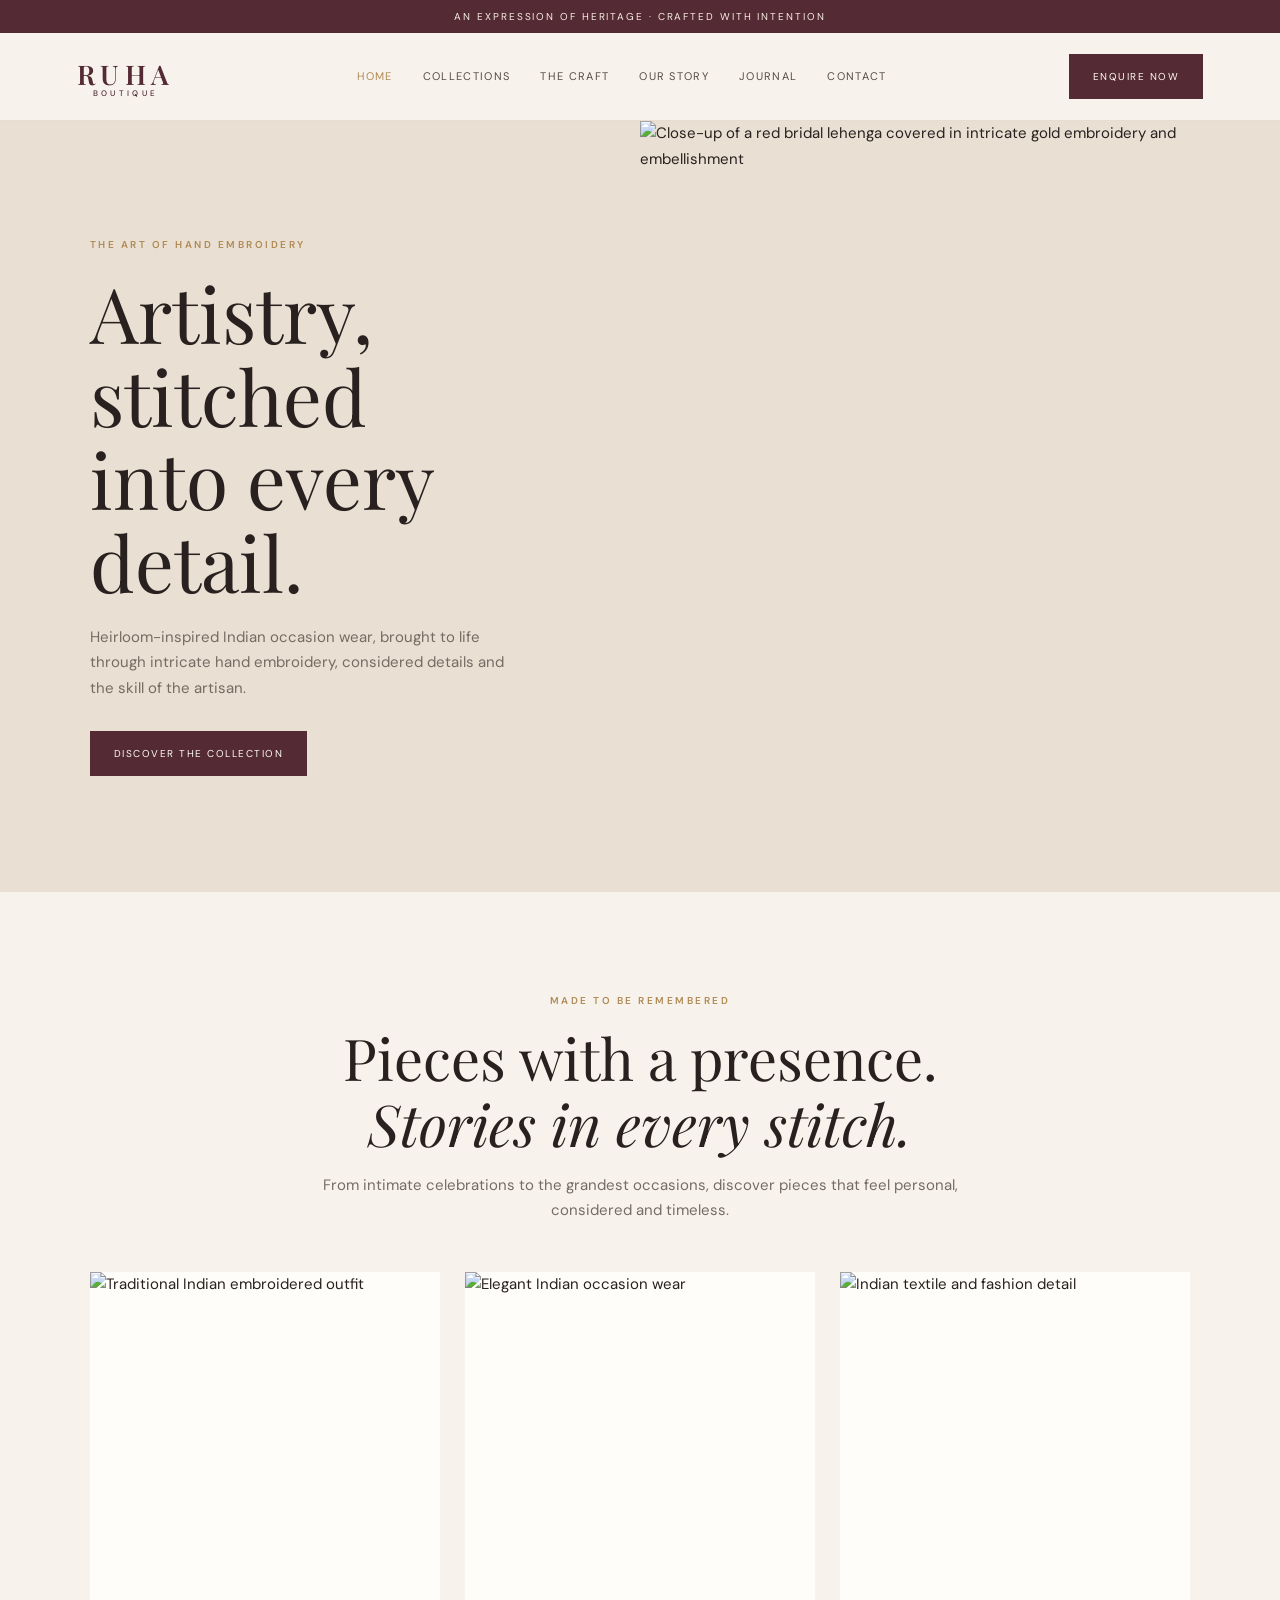
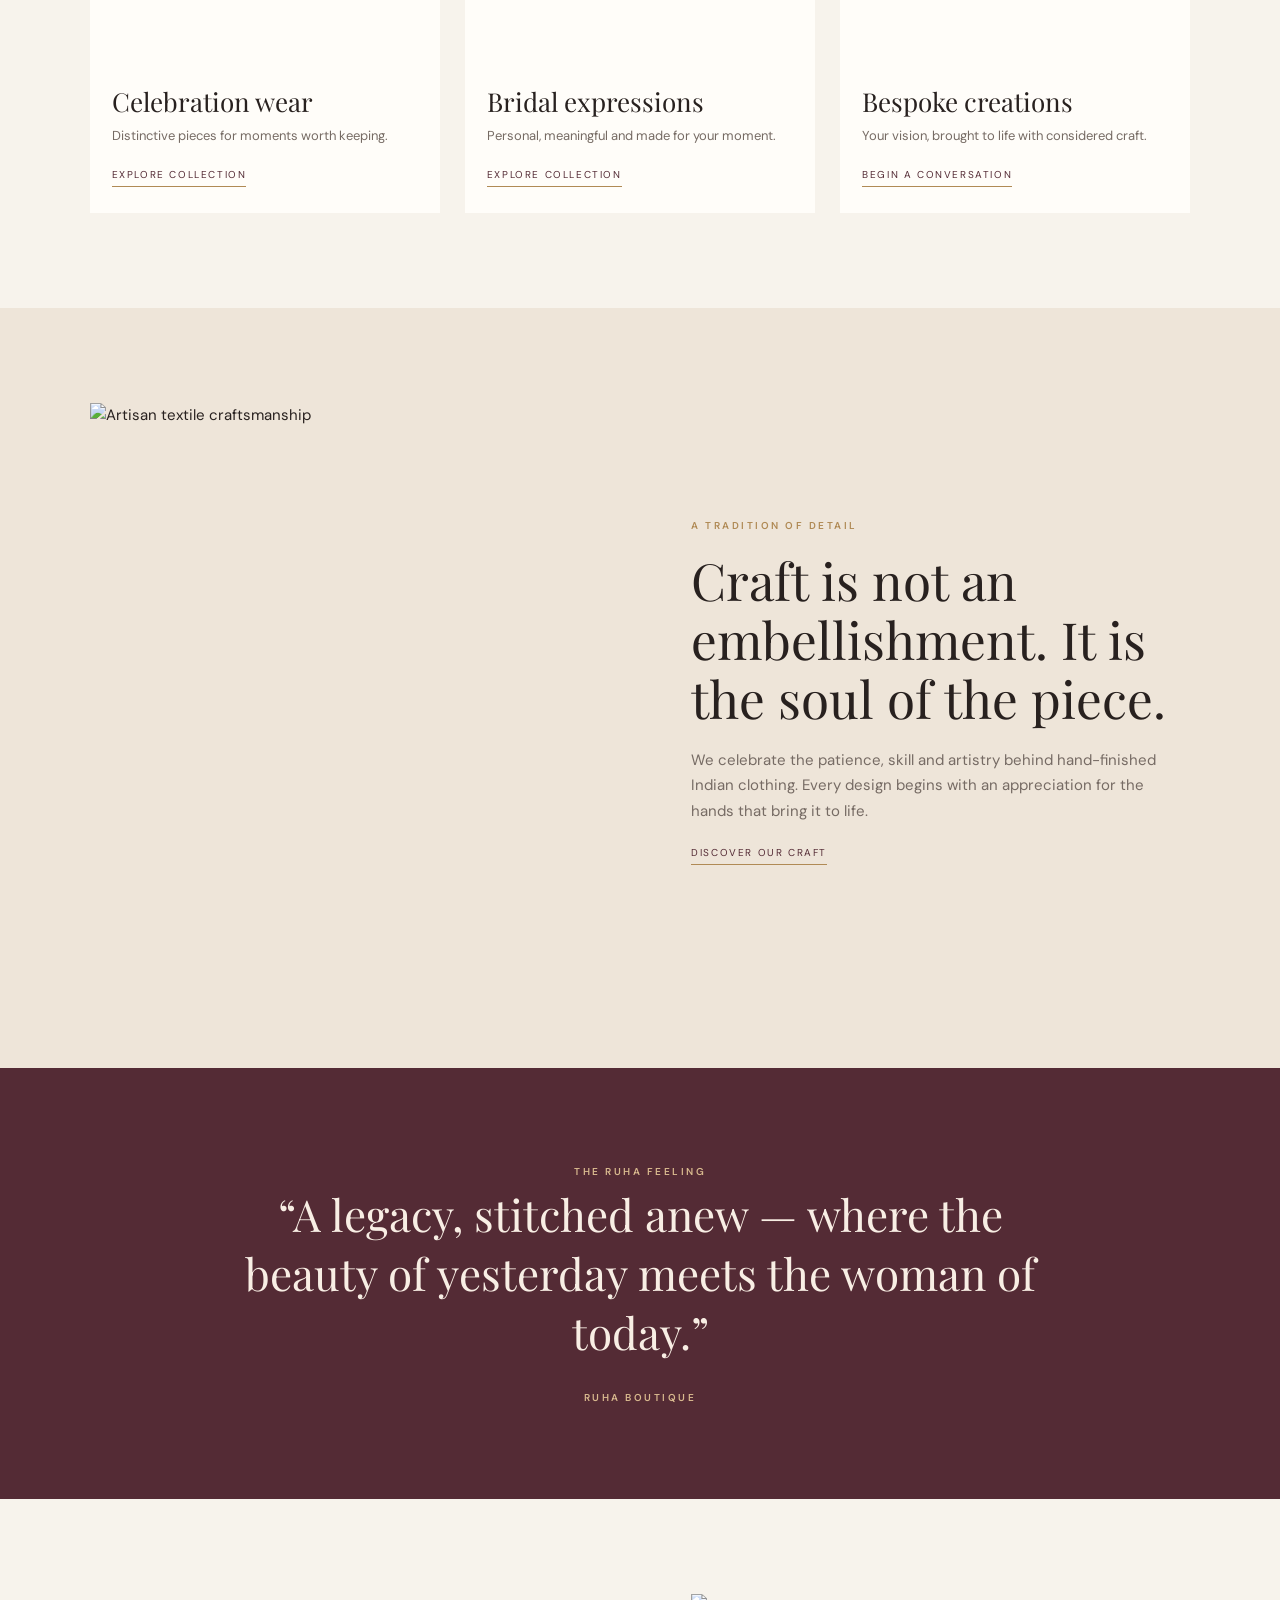
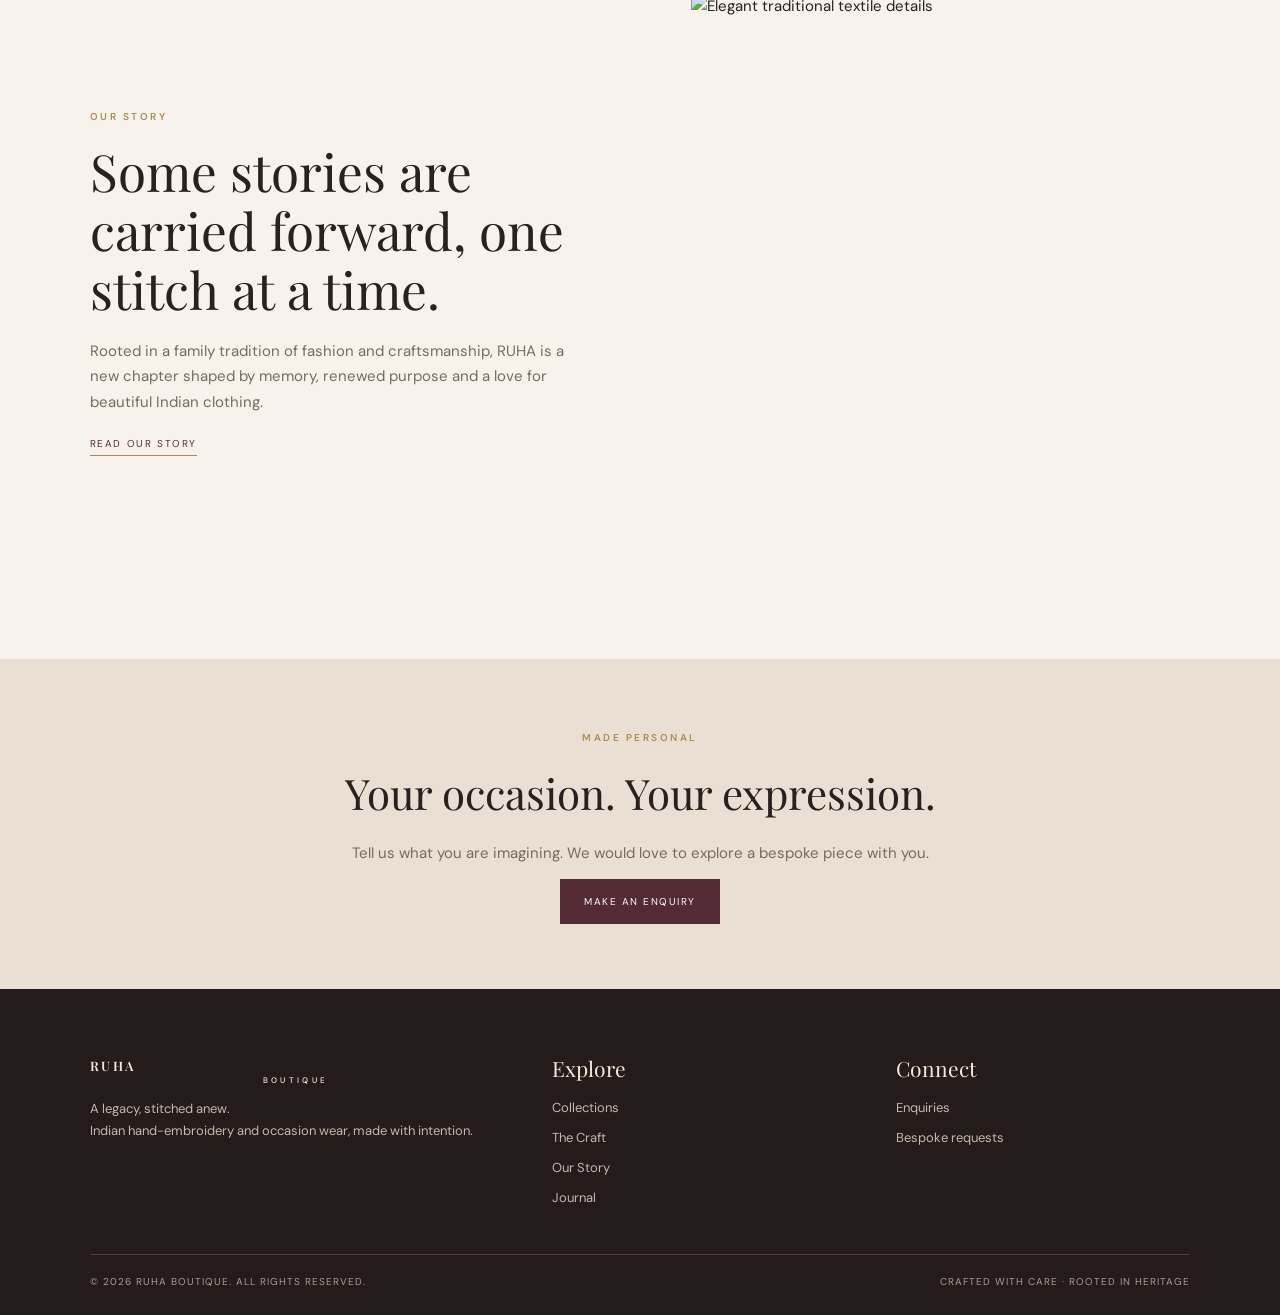
==== commit 9cba8d3b: "Use dedicated embroidered bridal close-up in home hero" ====
--- a/index.html
+++ b/index.html
@@ -1 +1 @@
-<!doctype html><html lang="en"><head><meta charset="utf-8"><meta name="viewport" content="width=device-width,initial-scale=1"><meta name="description" content="RUHA Boutique — heirloom-inspired hand embroidery, bespoke Indian occasion wear and a legacy stitched anew."><title>RUHA Boutique | A Legacy, Stitched Anew</title><link rel="stylesheet" href="assets/css/style.css"></head><body><div class="announcement">An expression of heritage · Crafted with intention</div><header class="header"><a class="brand" href="index.html">RUHA<small>BOUTIQUE</small></a><button class="menu-toggle" aria-label="Open menu" aria-expanded="false">☰</button><nav class="nav"><a class="active" href="index.html">Home</a><a href="collections.html">Collections</a><a href="craft.html">The Craft</a><a href="story.html">Our Story</a><a href="journal.html">Journal</a><a href="contact.html">Contact</a></nav><a class="nav-cta" href="contact.html">Enquire now</a></header><main><section class="hero"><div class="hero-copy"><span class="eyebrow">The art of hand embroidery</span><h1>Artistry, stitched<br>into every detail.</h1><p>Heirloom-inspired Indian occasion wear, brought to life through intricate hand embroidery, considered details and the skill of the artisan.</p><a class="btn" href="collections.html">Discover the collection</a></div><div class="hero-image" role="img" aria-label="Close-up of an ornate red and gold Indian bridal lehenga with intricate embroidery and embellishments"></div></section><section class="section"><div class="section-head reveal"><span class="eyebrow">Made to be remembered</span><h2>Pieces with a presence.<br><i>Stories in every stitch.</i></h2><p>From intimate celebrations to the grandest occasions, discover pieces that feel personal, considered and timeless.</p></div><div class="grid-3"><article class="tile reveal"><img src="https://images.pexels.com/photos/11748805/pexels-photo-11748805.jpeg?auto=compress&cs=tinysrgb&w=1200" alt="Traditional Indian embroidered outfit"><div class="tile-copy"><h3>Celebration wear</h3><p>Distinctive pieces for moments worth keeping.</p><a class="text-link" href="collections.html">Explore collection</a></div></article><article class="tile reveal"><img src="https://images.pexels.com/photos/36965763/pexels-photo-36965763.jpeg?auto=compress&cs=tinysrgb&w=1200" alt="Elegant Indian occasion wear"><div class="tile-copy"><h3>Bridal expressions</h3><p>Personal, meaningful and made for your moment.</p><a class="text-link" href="collections.html">Explore collection</a></div></article><article class="tile reveal"><img src="https://images.pexels.com/photos/12752065/pexels-photo-12752065.jpeg?auto=compress&cs=tinysrgb&w=1200" alt="Indian textile and fashion detail"><div class="tile-copy"><h3>Bespoke creations</h3><p>Your vision, brought to life with considered craft.</p><a class="text-link" href="contact.html">Begin a conversation</a></div></article></div></section><section class="section" style="background:#eee5d9"><div class="split"><img class="reveal" src="https://images.pexels.com/photos/10566047/pexels-photo-10566047.jpeg?auto=compress&cs=tinysrgb&w=1400" alt="Artisan textile craftsmanship"><div class="split-copy reveal"><span class="eyebrow">A tradition of detail</span><h2>Craft is not an embellishment. It is the soul of the piece.</h2><p>We celebrate the patience, skill and artistry behind hand-finished Indian clothing. Every design begins with an appreciation for the hands that bring it to life.</p><a class="text-link" href="craft.html">Discover our craft</a></div></div></section><section class="quote"><span class="eyebrow">The RUHA feeling</span><blockquote>“A legacy, stitched anew — where the beauty of yesterday meets the woman of today.”</blockquote><span class="eyebrow">RUHA Boutique</span></section><section class="section"><div class="split"><div class="split-copy reveal"><span class="eyebrow">Our story</span><h2>Some stories are carried forward, one stitch at a time.</h2><p>Rooted in a family tradition of fashion and craftsmanship, RUHA is a new chapter shaped by memory, renewed purpose and a love for beautiful Indian clothing.</p><a class="text-link" href="story.html">Read our story</a></div><img class="reveal" src="https://images.pexels.com/photos/37396069/pexels-photo-37396069.jpeg?auto=compress&cs=tinysrgb&w=1400" alt="Elegant traditional textile details"></div></section><section class="craft-band"><span class="eyebrow">Made personal</span><h2 class="serif" style="font-size:42px;margin:8px 0">Your occasion. Your expression.</h2><p>Tell us what you are imagining. We would love to explore a bespoke piece with you.</p><a class="btn" href="contact.html">Make an enquiry</a></section></main><footer class="footer"><div class="footer-top"><div><a class="brand" href="index.html">RUHA<small>BOUTIQUE</small></a><p>A legacy, stitched anew.<br>Indian hand-embroidery and occasion wear, made with intention.</p></div><div><h4>Explore</h4><div class="footer-links"><a href="collections.html">Collections</a><a href="craft.html">The Craft</a><a href="story.html">Our Story</a><a href="journal.html">Journal</a></div></div><div><h4>Connect</h4><div class="footer-links"><a href="contact.html">Enquiries</a><a href="contact.html">Bespoke requests</a></div></div></div><div class="copyright"><span>© 2026 RUHA BOUTIQUE. ALL RIGHTS RESERVED.</span><span>CRAFTED WITH CARE · ROOTED IN HERITAGE</span></div></footer><script src="assets/js/main.js"></script></body></html>+<!doctype html><html lang="en"><head><meta charset="utf-8"><meta name="viewport" content="width=device-width,initial-scale=1"><meta name="description" content="RUHA Boutique — heirloom-inspired hand embroidery, bespoke Indian occasion wear and a legacy stitched anew."><title>RUHA Boutique | A Legacy, Stitched Anew</title><link rel="stylesheet" href="assets/css/style.css?v=ruha-hero-03"></head><body><div class="announcement">An expression of heritage · Crafted with intention</div><header class="header"><a class="brand" href="index.html">RUHA<small>BOUTIQUE</small></a><button class="menu-toggle" aria-label="Open menu" aria-expanded="false">☰</button><nav class="nav"><a class="active" href="index.html">Home</a><a href="collections.html">Collections</a><a href="craft.html">The Craft</a><a href="story.html">Our Story</a><a href="journal.html">Journal</a><a href="contact.html">Contact</a></nav><a class="nav-cta" href="contact.html">Enquire now</a></header><main><section class="hero"><div class="hero-copy"><span class="eyebrow">The art of hand embroidery</span><h1>Artistry, stitched<br>into every detail.</h1><p>Heirloom-inspired Indian occasion wear, brought to life through intricate hand embroidery, considered details and the skill of the artisan.</p><a class="btn" href="collections.html">Discover the collection</a></div><img class="hero-image" src="https://images.pexels.com/photos/20883949/pexels-photo-20883949.jpeg?auto=compress&cs=tinysrgb&w=1800&v=3" alt="Close-up of a red bridal lehenga covered in intricate gold embroidery and embellishment"></section><section class="section"><div class="section-head reveal"><span class="eyebrow">Made to be remembered</span><h2>Pieces with a presence.<br><i>Stories in every stitch.</i></h2><p>From intimate celebrations to the grandest occasions, discover pieces that feel personal, considered and timeless.</p></div><div class="grid-3"><article class="tile reveal"><img src="https://images.pexels.com/photos/11748805/pexels-photo-11748805.jpeg?auto=compress&cs=tinysrgb&w=1200" alt="Traditional Indian embroidered outfit"><div class="tile-copy"><h3>Celebration wear</h3><p>Distinctive pieces for moments worth keeping.</p><a class="text-link" href="collections.html">Explore collection</a></div></article><article class="tile reveal"><img src="https://images.pexels.com/photos/36965763/pexels-photo-36965763.jpeg?auto=compress&cs=tinysrgb&w=1200" alt="Elegant Indian occasion wear"><div class="tile-copy"><h3>Bridal expressions</h3><p>Personal, meaningful and made for your moment.</p><a class="text-link" href="collections.html">Explore collection</a></div></article><article class="tile reveal"><img src="https://images.pexels.com/photos/12752065/pexels-photo-12752065.jpeg?auto=compress&cs=tinysrgb&w=1200" alt="Indian textile and fashion detail"><div class="tile-copy"><h3>Bespoke creations</h3><p>Your vision, brought to life with considered craft.</p><a class="text-link" href="contact.html">Begin a conversation</a></div></article></div></section><section class="section" style="background:#eee5d9"><div class="split"><img class="reveal" src="https://images.pexels.com/photos/10566047/pexels-photo-10566047.jpeg?auto=compress&cs=tinysrgb&w=1400" alt="Artisan textile craftsmanship"><div class="split-copy reveal"><span class="eyebrow">A tradition of detail</span><h2>Craft is not an embellishment. It is the soul of the piece.</h2><p>We celebrate the patience, skill and artistry behind hand-finished Indian clothing. Every design begins with an appreciation for the hands that bring it to life.</p><a class="text-link" href="craft.html">Discover our craft</a></div></div></section><section class="quote"><span class="eyebrow">The RUHA feeling</span><blockquote>“A legacy, stitched anew — where the beauty of yesterday meets the woman of today.”</blockquote><span class="eyebrow">RUHA Boutique</span></section><section class="section"><div class="split"><div class="split-copy reveal"><span class="eyebrow">Our story</span><h2>Some stories are carried forward, one stitch at a time.</h2><p>Rooted in a family tradition of fashion and craftsmanship, RUHA is a new chapter shaped by memory, renewed purpose and a love for beautiful Indian clothing.</p><a class="text-link" href="story.html">Read our story</a></div><img class="reveal" src="https://images.pexels.com/photos/37396069/pexels-photo-37396069.jpeg?auto=compress&cs=tinysrgb&w=1400" alt="Elegant traditional textile details"></div></section><section class="craft-band"><span class="eyebrow">Made personal</span><h2 class="serif" style="font-size:42px;margin:8px 0">Your occasion. Your expression.</h2><p>Tell us what you are imagining. We would love to explore a bespoke piece with you.</p><a class="btn" href="contact.html">Make an enquiry</a></section></main><footer class="footer"><div class="footer-top"><div><a class="brand" href="index.html">RUHA<small>BOUTIQUE</small></a><p>A legacy, stitched anew.<br>Indian hand-embroidery and occasion wear, made with intention.</p></div><div><h4>Explore</h4><div class="footer-links"><a href="collections.html">Collections</a><a href="craft.html">The Craft</a><a href="story.html">Our Story</a><a href="journal.html">Journal</a></div></div><div><h4>Connect</h4><div class="footer-links"><a href="contact.html">Enquiries</a><a href="contact.html">Bespoke requests</a></div></div></div><div class="copyright"><span>© 2026 RUHA BOUTIQUE. ALL RIGHTS RESERVED.</span><span>CRAFTED WITH CARE · ROOTED IN HERITAGE</span></div></footer><script src="assets/js/main.js"></script></body></html>
--- a/assets/css/style.css
+++ b/assets/css/style.css
@@ -1,2 +1,2 @@
 @import url('https://fonts.googleapis.com/css2?family=DM+Sans:wght@400;500;600;700&family=Playfair+Display:wght@400;500;600;700&display=swap');
-:root{--ivory:#f7f3ec;--paper:#fffdf9;--ink:#28211f;--muted:#766b64;--wine:#542b35;--gold:#b08a55;--line:#e7ded2;--serif:'Playfair Display',Georgia,serif;--sans:'DM Sans',Arial,sans-serif}*{box-sizing:border-box}html{scroll-behavior:smooth}body{margin:0;background:var(--ivory);color:var(--ink);font-family:var(--sans);font-size:15px;line-height:1.7}a{color:inherit;text-decoration:none}img{display:block;width:100%;object-fit:cover}button{font:inherit}.announcement{background:var(--wine);color:#f8eee4;text-align:center;padding:8px 16px;font-size:10px;letter-spacing:.19em;text-transform:uppercase}.header{height:88px;display:flex;align-items:center;justify-content:space-between;padding:0 6vw;background:rgba(247,243,236,.96);border-bottom:1px solid var(--line);position:sticky;top:0;z-index:10}.brand{font:600 27px var(--serif);letter-spacing:.2em;color:var(--wine)}.brand small{display:block;font:500 8px var(--sans);letter-spacing:.42em;text-align:center;margin-top:-4px}.nav{display:flex;gap:30px;align-items:center}.nav a{font-size:11px;letter-spacing:.12em;text-transform:uppercase;color:#554b45}.nav a:hover,.nav a.active{color:var(--gold)}.nav-cta,.btn{display:inline-flex;align-items:center;justify-content:center;background:var(--wine);color:#fffaf4;padding:13px 23px;font-size:10px;letter-spacing:.15em;text-transform:uppercase;border:1px solid var(--wine);transition:.25s}.nav-cta:hover,.btn:hover{background:transparent;color:var(--wine)}.menu-toggle{display:none;background:none;border:0;font-size:24px;color:var(--wine)}.eyebrow{font-size:10px;letter-spacing:.25em;text-transform:uppercase;color:var(--gold);font-weight:600}.serif{font-family:var(--serif);font-weight:400}.hero{min-height:650px;display:grid;grid-template-columns:1fr 1fr;background:#e9dfd2}.hero-copy{padding:9vw 7vw;display:flex;flex-direction:column;justify-content:center;align-items:flex-start}.hero h1{font:400 clamp(48px,6vw,82px)/1.08 var(--serif);margin:18px 0 22px;max-width:620px}.hero p{max-width:420px;color:var(--muted);margin:0 0 30px}.hero-image{min-height:560px;background:url('https://images.pexels.com/photos/11748805/pexels-photo-11748805.jpeg?auto=compress&cs=tinysrgb&w=1800') center/cover}.section{padding:95px 7vw}.section-head{text-align:center;max-width:650px;margin:0 auto 48px}.section h2,.page-hero h1{font:400 clamp(38px,4.5vw,58px)/1.15 var(--serif);margin:12px 0 16px}.section-head p,.intro{color:var(--muted)}.grid-3{display:grid;grid-template-columns:repeat(3,1fr);gap:25px}.tile{background:var(--paper)}.tile img{height:390px}.tile-copy{padding:22px 22px 27px}.tile h3{font:400 26px var(--serif);margin:0 0 6px}.tile p{color:var(--muted);font-size:13px;margin:0 0 14px}.text-link{font-size:10px;letter-spacing:.16em;text-transform:uppercase;color:var(--wine);border-bottom:1px solid var(--gold);padding-bottom:5px}.split{display:grid;grid-template-columns:1fr 1fr;gap:8vw;align-items:center}.split img{height:570px}.split-copy{max-width:520px}.split-copy h2{font:400 clamp(38px,4vw,56px)/1.15 var(--serif);margin:14px 0 20px}.split-copy p{color:var(--muted)}.quote{background:var(--wine);color:#f8eee4;text-align:center;padding:90px 12vw}.quote blockquote{font:400 clamp(28px,3.5vw,44px)/1.35 var(--serif);margin:0 auto 22px;max-width:850px}.quote .eyebrow{color:#d8b98e}.page-hero{padding:100px 7vw 85px;text-align:center;background:#eee5d9}.page-hero h1{font-size:clamp(46px,6vw,72px)}.page-hero p{max-width:620px;margin:0 auto;color:var(--muted)}.collection-grid{display:grid;grid-template-columns:repeat(2,1fr);gap:30px}.collection-card{position:relative;min-height:530px;overflow:hidden;background:#ddd}.collection-card img{height:530px;transition:transform .7s}.collection-card:hover img{transform:scale(1.04)}.collection-card:after{content:'';position:absolute;inset:35% 0 0;background:linear-gradient(transparent,rgba(25,16,15,.68))}.collection-label{position:absolute;z-index:1;bottom:30px;left:32px;color:white}.collection-label h3{font:400 35px var(--serif);margin:0}.collection-label span{font-size:10px;letter-spacing:.2em;text-transform:uppercase}.craft-band{background:#e9dfd2;padding:65px 7vw;text-align:center}.craft-band p{max-width:740px;margin:12px auto;color:var(--muted)}.journal-grid{display:grid;grid-template-columns:repeat(3,1fr);gap:26px}.journal-grid img{height:270px}.journal-card h3{font:400 25px var(--serif);margin:16px 0 8px}.journal-card p{font-size:13px;color:var(--muted)}.contact-layout{display:grid;grid-template-columns:.8fr 1.2fr;gap:8vw}.contact-details h2{font:400 42px var(--serif);margin:12px 0}.contact-details p{color:var(--muted)}.contact-form{background:var(--paper);padding:38px}.field{margin-bottom:20px}.field label{display:block;font-size:10px;letter-spacing:.13em;text-transform:uppercase;margin-bottom:8px}.field input,.field textarea,.field select{width:100%;border:1px solid var(--line);background:transparent;padding:13px 14px;font:14px var(--sans);color:var(--ink);outline:none}.field input:focus,.field textarea:focus{border-color:var(--gold)}.field textarea{min-height:130px;resize:vertical}.form-note{font-size:12px;color:var(--muted);margin-top:15px}.footer{background:#241c1b;color:#eee3d8;padding:65px 7vw 25px}.footer-top{display:grid;grid-template-columns:1.4fr 1fr 1fr;gap:50px;padding-bottom:45px}.footer .brand{color:#f5e9dc}.footer p,.footer a{color:#c5b8ad;font-size:13px}.footer h4{font:400 21px var(--serif);margin:0 0 15px;color:#f5e9dc}.footer-links{display:grid;gap:8px}.copyright{border-top:1px solid #51413c;padding-top:18px;display:flex;justify-content:space-between;color:#a99b91;font-size:10px;letter-spacing:.1em}.reveal{opacity:0;transform:translateY(18px);transition:opacity .7s,transform .7s}.reveal.visible{opacity:1;transform:none}@media(max-width:850px){.header{height:76px;padding:0 5vw}.menu-toggle{display:block}.nav{display:none;position:absolute;top:76px;left:0;right:0;background:var(--ivory);padding:22px 6vw 30px;flex-direction:column;align-items:flex-start;border-bottom:1px solid var(--line);gap:18px}.nav.open{display:flex}.nav-cta{display:none}.hero{grid-template-columns:1fr}.hero-copy{padding:75px 8vw}.hero-image{min-height:470px}.grid-3,.journal-grid{grid-template-columns:1fr 1fr}.split{gap:35px}.split img{height:440px}.contact-layout{gap:35px}.footer-top{grid-template-columns:1fr 1fr}}@media(max-width:600px){.section{padding:68px 6vw}.hero-copy{padding:65px 7vw}.hero-image{min-height:390px}.grid-3,.journal-grid,.collection-grid,.split,.contact-layout{grid-template-columns:1fr}.tile img{height:360px}.split img{height:430px}.collection-card,.collection-card img{min-height:420px;height:420px}.page-hero{padding:75px 7vw 65px}.contact-form{padding:25px 20px}.footer-top{grid-template-columns:1fr;gap:28px}.copyright{display:block;line-height:2.2}.quote{padding:70px 8vw}}
+:root{--ivory:#f7f3ec;--paper:#fffdf9;--ink:#28211f;--muted:#766b64;--wine:#542b35;--gold:#b08a55;--line:#e7ded2;--serif:'Playfair Display',Georgia,serif;--sans:'DM Sans',Arial,sans-serif}*{box-sizing:border-box}html{scroll-behavior:smooth}body{margin:0;background:var(--ivory);color:var(--ink);font-family:var(--sans);font-size:15px;line-height:1.7}a{color:inherit;text-decoration:none}img{display:block;width:100%;object-fit:cover}button{font:inherit}.announcement{background:var(--wine);color:#f8eee4;text-align:center;padding:8px 16px;font-size:10px;letter-spacing:.19em;text-transform:uppercase}.header{height:88px;display:flex;align-items:center;justify-content:space-between;padding:0 6vw;background:rgba(247,243,236,.96);border-bottom:1px solid var(--line);position:sticky;top:0;z-index:10}.brand{font:600 27px var(--serif);letter-spacing:.2em;color:var(--wine)}.brand small{display:block;font:500 8px var(--sans);letter-spacing:.42em;text-align:center;margin-top:-4px}.nav{display:flex;gap:30px;align-items:center}.nav a{font-size:11px;letter-spacing:.12em;text-transform:uppercase;color:#554b45}.nav a:hover,.nav a.active{color:var(--gold)}.nav-cta,.btn{display:inline-flex;align-items:center;justify-content:center;background:var(--wine);color:#fffaf4;padding:13px 23px;font-size:10px;letter-spacing:.15em;text-transform:uppercase;border:1px solid var(--wine);transition:.25s}.nav-cta:hover,.btn:hover{background:transparent;color:var(--wine)}.menu-toggle{display:none;background:none;border:0;font-size:24px;color:var(--wine)}.eyebrow{font-size:10px;letter-spacing:.25em;text-transform:uppercase;color:var(--gold);font-weight:600}.serif{font-family:var(--serif);font-weight:400}.hero{min-height:650px;display:grid;grid-template-columns:1fr 1fr;background:#e9dfd2}.hero-copy{padding:9vw 7vw;display:flex;flex-direction:column;justify-content:center;align-items:flex-start}.hero h1{font:400 clamp(48px,6vw,82px)/1.08 var(--serif);margin:18px 0 22px;max-width:620px}.hero p{max-width:420px;color:var(--muted);margin:0 0 30px}.hero-image{min-height:560px;background:url('https://images.pexels.com/photos/33101418/pexels-photo-33101418/free-photo-of-intricate-details-of-traditional-indian-bridal-lehenga.jpeg?auto=compress&dpr=1&w=1600') center 42%/cover}.section{padding:95px 7vw}.section-head{text-align:center;max-width:650px;margin:0 auto 48px}.section h2,.page-hero h1{font:400 clamp(38px,4.5vw,58px)/1.15 var(--serif);margin:12px 0 16px}.section-head p,.intro{color:var(--muted)}.grid-3{display:grid;grid-template-columns:repeat(3,1fr);gap:25px}.tile{background:var(--paper)}.tile img{height:390px}.tile-copy{padding:22px 22px 27px}.tile h3{font:400 26px var(--serif);margin:0 0 6px}.tile p{color:var(--muted);font-size:13px;margin:0 0 14px}.text-link{font-size:10px;letter-spacing:.16em;text-transform:uppercase;color:var(--wine);border-bottom:1px solid var(--gold);padding-bottom:5px}.split{display:grid;grid-template-columns:1fr 1fr;gap:8vw;align-items:center}.split img{height:570px}.split-copy{max-width:520px}.split-copy h2{font:400 clamp(38px,4vw,56px)/1.15 var(--serif);margin:14px 0 20px}.split-copy p{color:var(--muted)}.quote{background:var(--wine);color:#f8eee4;text-align:center;padding:90px 12vw}.quote blockquote{font:400 clamp(28px,3.5vw,44px)/1.35 var(--serif);margin:0 auto 22px;max-width:850px}.quote .eyebrow{color:#d8b98e}.page-hero{padding:100px 7vw 85px;text-align:center;background:#eee5d9}.page-hero h1{font-size:clamp(46px,6vw,72px)}.page-hero p{max-width:620px;margin:0 auto;color:var(--muted)}.collection-grid{display:grid;grid-template-columns:repeat(2,1fr);gap:30px}.collection-card{position:relative;min-height:530px;overflow:hidden;background:#ddd}.collection-card img{height:530px;transition:transform .7s}.collection-card:hover img{transform:scale(1.04)}.collection-card:after{content:'';position:absolute;inset:35% 0 0;background:linear-gradient(transparent,rgba(25,16,15,.68))}.collection-label{position:absolute;z-index:1;bottom:30px;left:32px;color:white}.collection-label h3{font:400 35px var(--serif);margin:0}.collection-label span{font-size:10px;letter-spacing:.2em;text-transform:uppercase}.craft-band{background:#e9dfd2;padding:65px 7vw;text-align:center}.craft-band p{max-width:740px;margin:12px auto;color:var(--muted)}.journal-grid{display:grid;grid-template-columns:repeat(3,1fr);gap:26px}.journal-grid img{height:270px}.journal-card h3{font:400 25px var(--serif);margin:16px 0 8px}.journal-card p{font-size:13px;color:var(--muted)}.contact-layout{display:grid;grid-template-columns:.8fr 1.2fr;gap:8vw}.contact-details h2{font:400 42px var(--serif);margin:12px 0}.contact-details p{color:var(--muted)}.contact-form{background:var(--paper);padding:38px}.field{margin-bottom:20px}.field label{display:block;font-size:10px;letter-spacing:.13em;text-transform:uppercase;margin-bottom:8px}.field input,.field textarea,.field select{width:100%;border:1px solid var(--line);background:transparent;padding:13px 14px;font:14px var(--sans);color:var(--ink);outline:none}.field input:focus,.field textarea:focus{border-color:var(--gold)}.field textarea{min-height:130px;resize:vertical}.form-note{font-size:12px;color:var(--muted);margin-top:15px}.footer{background:#241c1b;color:#eee3d8;padding:65px 7vw 25px}.footer-top{display:grid;grid-template-columns:1.4fr 1fr 1fr;gap:50px;padding-bottom:45px}.footer .brand{color:#f5e9dc}.footer p,.footer a{color:#c5b8ad;font-size:13px}.footer h4{font:400 21px var(--serif);margin:0 0 15px;color:#f5e9dc}.footer-links{display:grid;gap:8px}.copyright{border-top:1px solid #51413c;padding-top:18px;display:flex;justify-content:space-between;color:#a99b91;font-size:10px;letter-spacing:.1em}.reveal{opacity:0;transform:translateY(18px);transition:opacity .7s,transform .7s}.reveal.visible{opacity:1;transform:none}@media(max-width:850px){.header{height:76px;padding:0 5vw}.menu-toggle{display:block}.nav{display:none;position:absolute;top:76px;left:0;right:0;background:var(--ivory);padding:22px 6vw 30px;flex-direction:column;align-items:flex-start;border-bottom:1px solid var(--line);gap:18px}.nav.open{display:flex}.nav-cta{display:none}.hero{grid-template-columns:1fr}.hero-copy{padding:75px 8vw}.hero-image{min-height:470px}.grid-3,.journal-grid{grid-template-columns:1fr 1fr}.split{gap:35px}.split img{height:440px}.contact-layout{gap:35px}.footer-top{grid-template-columns:1fr 1fr}}@media(max-width:600px){.section{padding:68px 6vw}.hero-copy{padding:65px 7vw}.hero-image{min-height:390px}.grid-3,.journal-grid,.collection-grid,.split,.contact-layout{grid-template-columns:1fr}.tile img{height:360px}.split img{height:430px}.collection-card,.collection-card img{min-height:420px;height:420px}.page-hero{padding:75px 7vw 65px}.contact-form{padding:25px 20px}.footer-top{grid-template-columns:1fr;gap:28px}.copyright{display:block;line-height:2.2}.quote{padding:70px 8vw}}
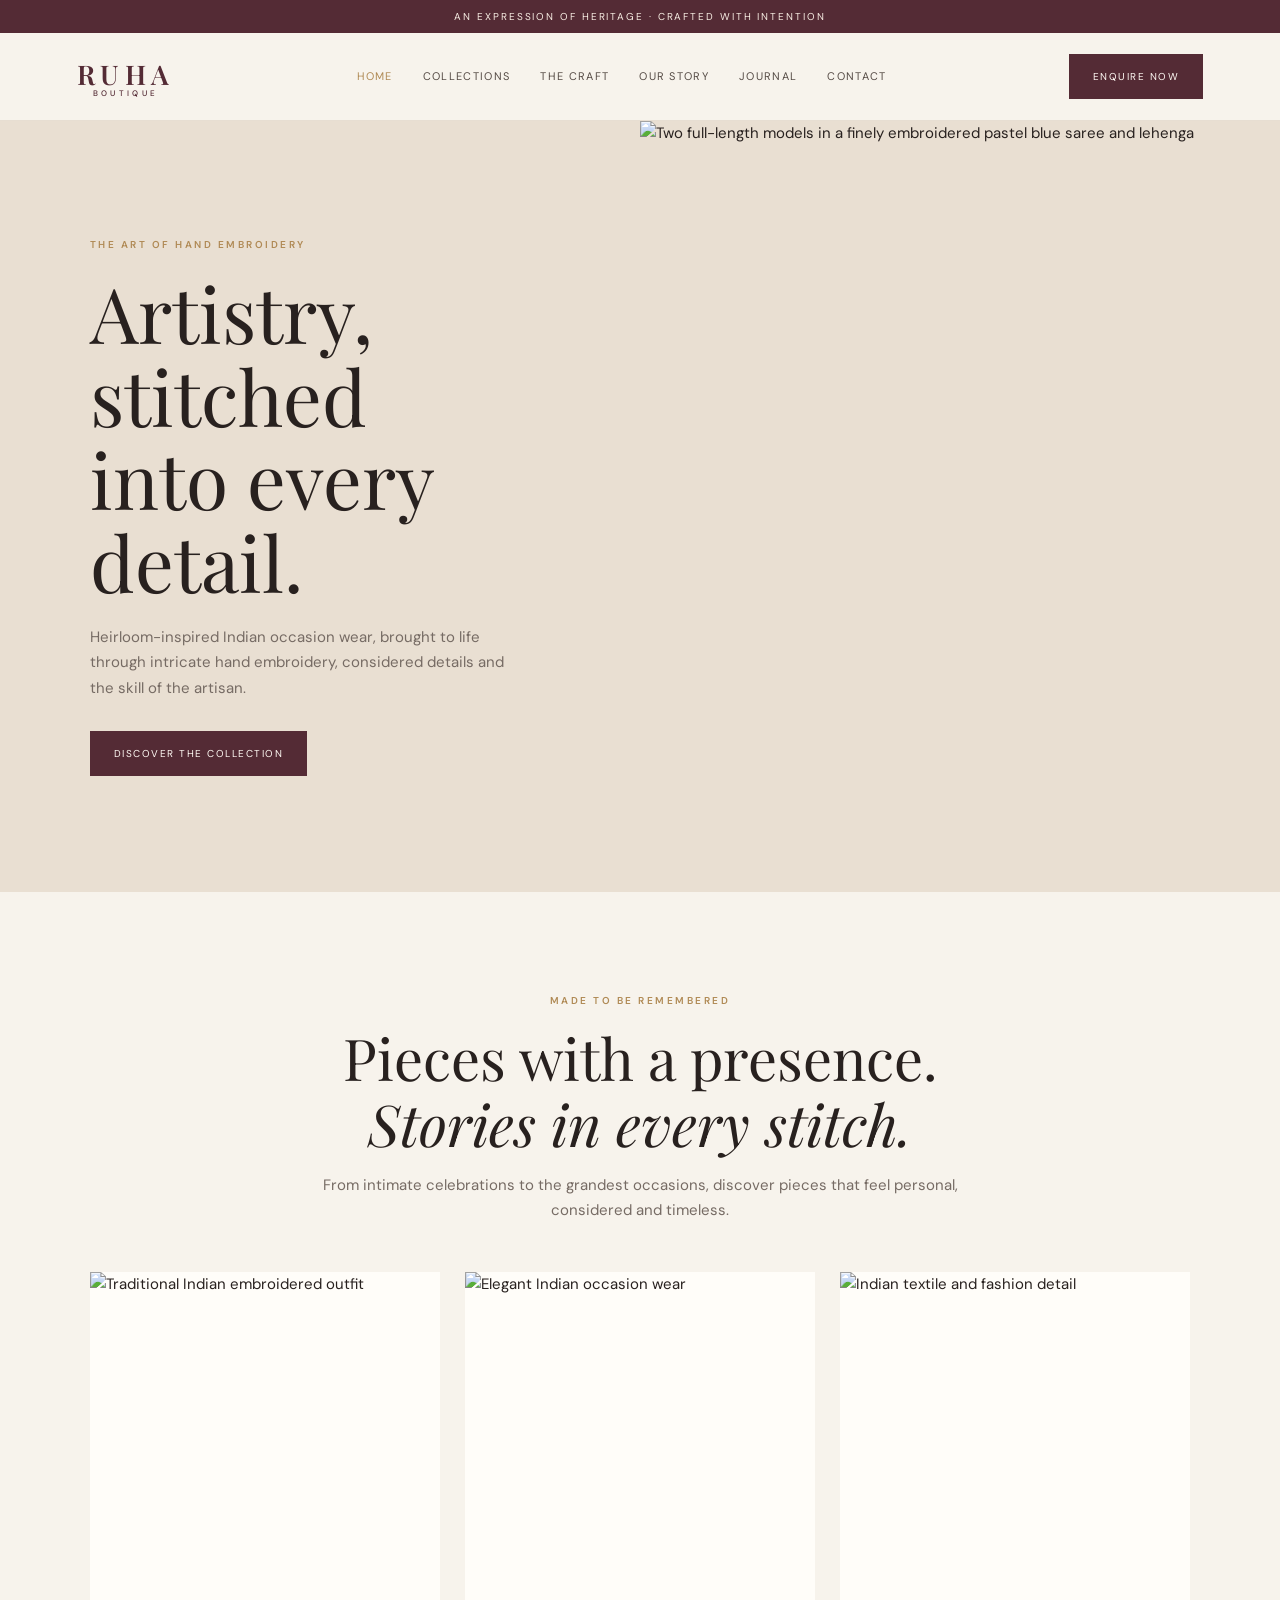
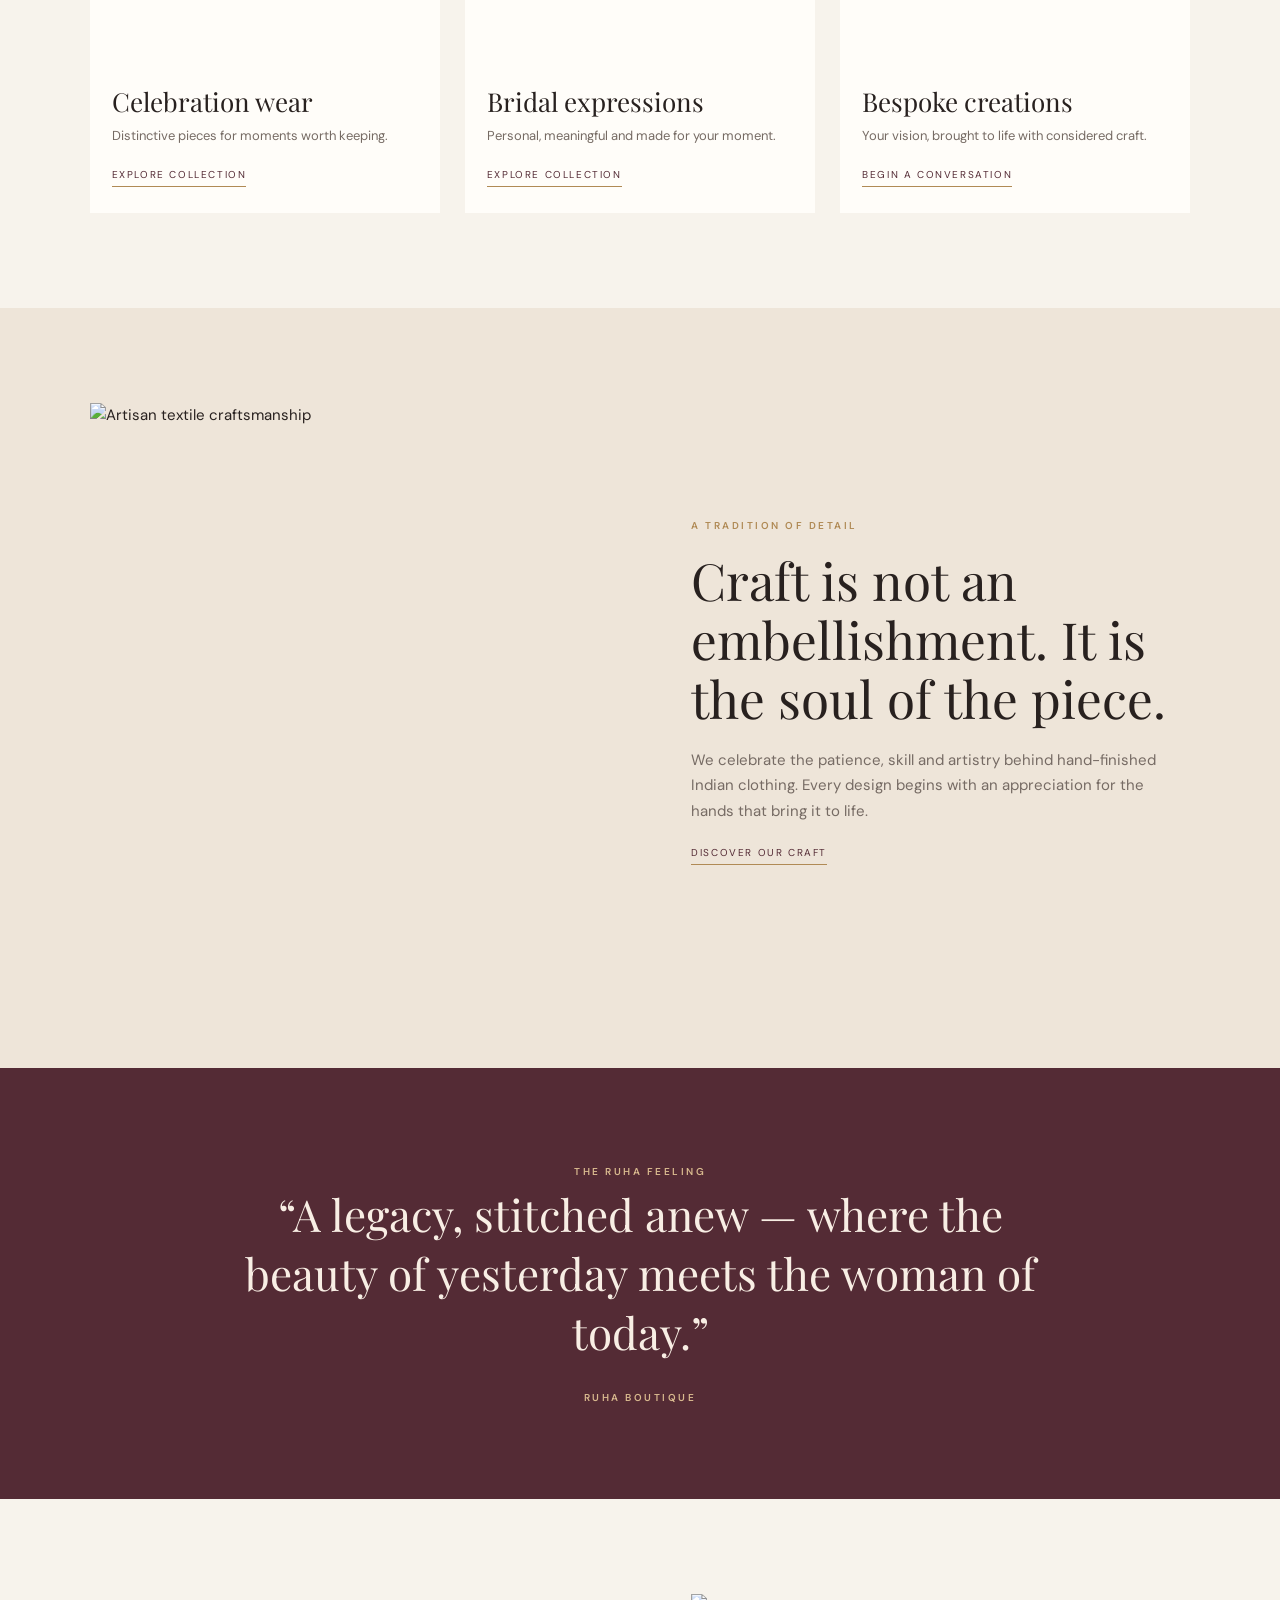
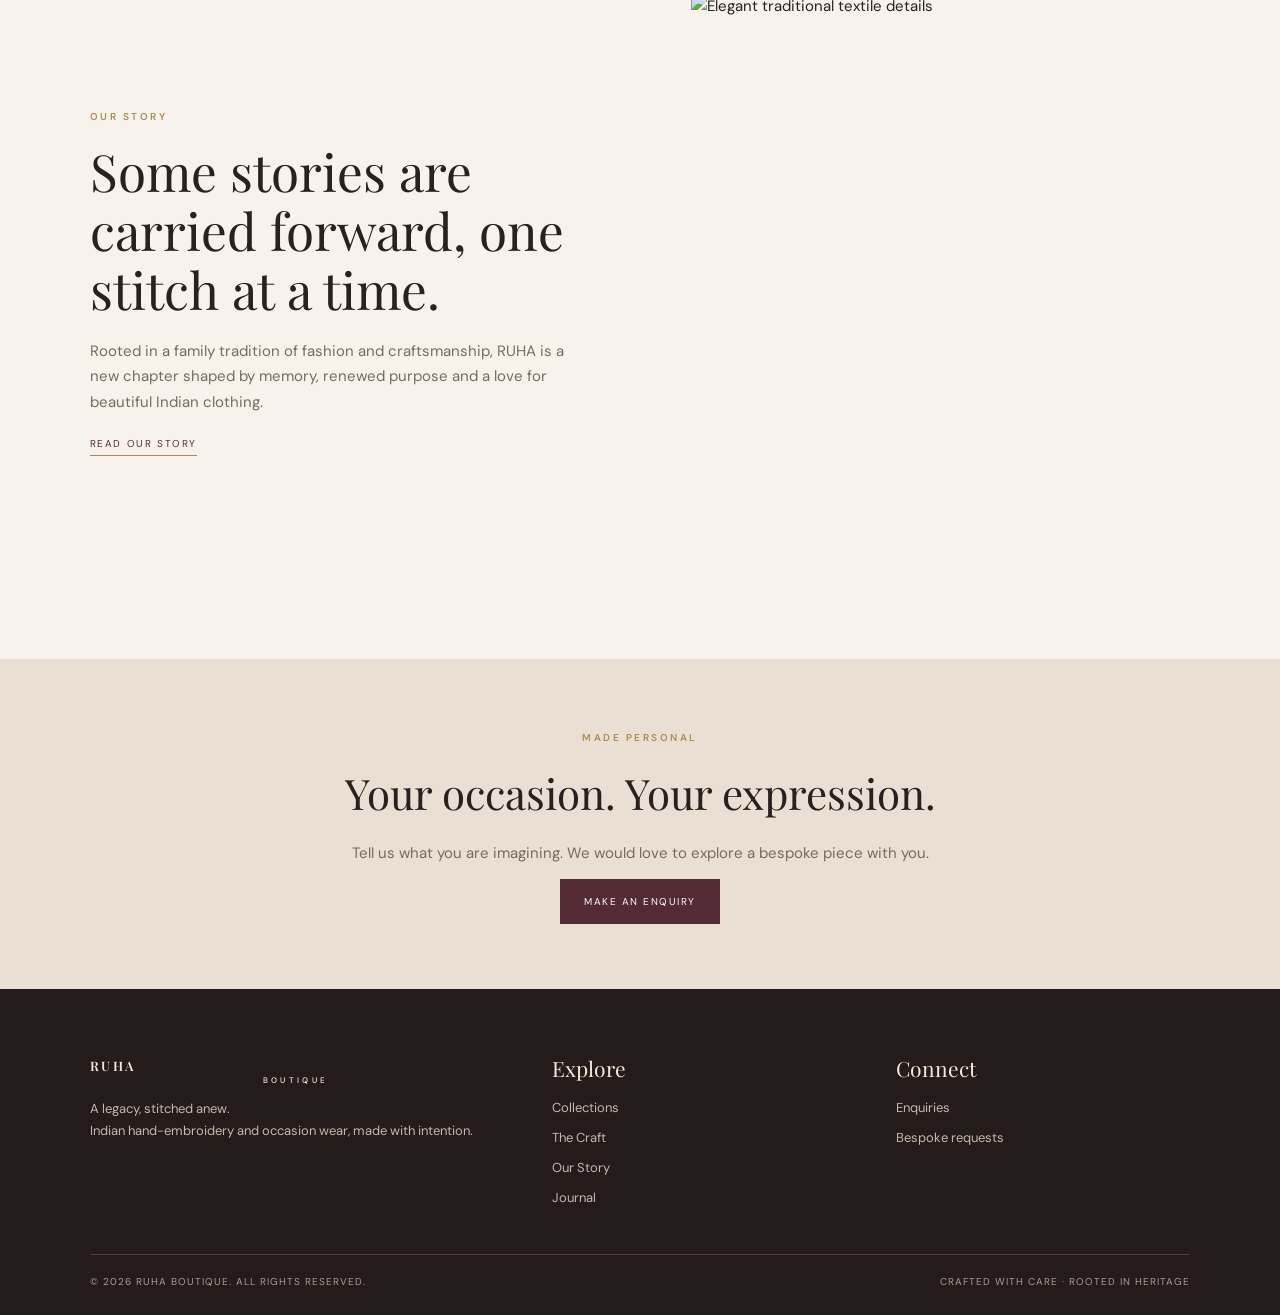
==== commit 6422191c: "Show two full-length pastel embroidered couture models on home hero" ====
--- a/index.html
+++ b/index.html
@@ -1 +1 @@
-<!doctype html><html lang="en"><head><meta charset="utf-8"><meta name="viewport" content="width=device-width,initial-scale=1"><meta name="description" content="RUHA Boutique — heirloom-inspired hand embroidery, bespoke Indian occasion wear and a legacy stitched anew."><title>RUHA Boutique | A Legacy, Stitched Anew</title><link rel="stylesheet" href="assets/css/style.css?v=ruha-hero-03"></head><body><div class="announcement">An expression of heritage · Crafted with intention</div><header class="header"><a class="brand" href="index.html">RUHA<small>BOUTIQUE</small></a><button class="menu-toggle" aria-label="Open menu" aria-expanded="false">☰</button><nav class="nav"><a class="active" href="index.html">Home</a><a href="collections.html">Collections</a><a href="craft.html">The Craft</a><a href="story.html">Our Story</a><a href="journal.html">Journal</a><a href="contact.html">Contact</a></nav><a class="nav-cta" href="contact.html">Enquire now</a></header><main><section class="hero"><div class="hero-copy"><span class="eyebrow">The art of hand embroidery</span><h1>Artistry, stitched<br>into every detail.</h1><p>Heirloom-inspired Indian occasion wear, brought to life through intricate hand embroidery, considered details and the skill of the artisan.</p><a class="btn" href="collections.html">Discover the collection</a></div><img class="hero-image" src="https://images.pexels.com/photos/20883949/pexels-photo-20883949.jpeg?auto=compress&cs=tinysrgb&w=1800&v=3" alt="Close-up of a red bridal lehenga covered in intricate gold embroidery and embellishment"></section><section class="section"><div class="section-head reveal"><span class="eyebrow">Made to be remembered</span><h2>Pieces with a presence.<br><i>Stories in every stitch.</i></h2><p>From intimate celebrations to the grandest occasions, discover pieces that feel personal, considered and timeless.</p></div><div class="grid-3"><article class="tile reveal"><img src="https://images.pexels.com/photos/11748805/pexels-photo-11748805.jpeg?auto=compress&cs=tinysrgb&w=1200" alt="Traditional Indian embroidered outfit"><div class="tile-copy"><h3>Celebration wear</h3><p>Distinctive pieces for moments worth keeping.</p><a class="text-link" href="collections.html">Explore collection</a></div></article><article class="tile reveal"><img src="https://images.pexels.com/photos/36965763/pexels-photo-36965763.jpeg?auto=compress&cs=tinysrgb&w=1200" alt="Elegant Indian occasion wear"><div class="tile-copy"><h3>Bridal expressions</h3><p>Personal, meaningful and made for your moment.</p><a class="text-link" href="collections.html">Explore collection</a></div></article><article class="tile reveal"><img src="https://images.pexels.com/photos/12752065/pexels-photo-12752065.jpeg?auto=compress&cs=tinysrgb&w=1200" alt="Indian textile and fashion detail"><div class="tile-copy"><h3>Bespoke creations</h3><p>Your vision, brought to life with considered craft.</p><a class="text-link" href="contact.html">Begin a conversation</a></div></article></div></section><section class="section" style="background:#eee5d9"><div class="split"><img class="reveal" src="https://images.pexels.com/photos/10566047/pexels-photo-10566047.jpeg?auto=compress&cs=tinysrgb&w=1400" alt="Artisan textile craftsmanship"><div class="split-copy reveal"><span class="eyebrow">A tradition of detail</span><h2>Craft is not an embellishment. It is the soul of the piece.</h2><p>We celebrate the patience, skill and artistry behind hand-finished Indian clothing. Every design begins with an appreciation for the hands that bring it to life.</p><a class="text-link" href="craft.html">Discover our craft</a></div></div></section><section class="quote"><span class="eyebrow">The RUHA feeling</span><blockquote>“A legacy, stitched anew — where the beauty of yesterday meets the woman of today.”</blockquote><span class="eyebrow">RUHA Boutique</span></section><section class="section"><div class="split"><div class="split-copy reveal"><span class="eyebrow">Our story</span><h2>Some stories are carried forward, one stitch at a time.</h2><p>Rooted in a family tradition of fashion and craftsmanship, RUHA is a new chapter shaped by memory, renewed purpose and a love for beautiful Indian clothing.</p><a class="text-link" href="story.html">Read our story</a></div><img class="reveal" src="https://images.pexels.com/photos/37396069/pexels-photo-37396069.jpeg?auto=compress&cs=tinysrgb&w=1400" alt="Elegant traditional textile details"></div></section><section class="craft-band"><span class="eyebrow">Made personal</span><h2 class="serif" style="font-size:42px;margin:8px 0">Your occasion. Your expression.</h2><p>Tell us what you are imagining. We would love to explore a bespoke piece with you.</p><a class="btn" href="contact.html">Make an enquiry</a></section></main><footer class="footer"><div class="footer-top"><div><a class="brand" href="index.html">RUHA<small>BOUTIQUE</small></a><p>A legacy, stitched anew.<br>Indian hand-embroidery and occasion wear, made with intention.</p></div><div><h4>Explore</h4><div class="footer-links"><a href="collections.html">Collections</a><a href="craft.html">The Craft</a><a href="story.html">Our Story</a><a href="journal.html">Journal</a></div></div><div><h4>Connect</h4><div class="footer-links"><a href="contact.html">Enquiries</a><a href="contact.html">Bespoke requests</a></div></div></div><div class="copyright"><span>© 2026 RUHA BOUTIQUE. ALL RIGHTS RESERVED.</span><span>CRAFTED WITH CARE · ROOTED IN HERITAGE</span></div></footer><script src="assets/js/main.js"></script></body></html>+<!doctype html><html lang="en"><head><meta charset="utf-8"><meta name="viewport" content="width=device-width,initial-scale=1"><meta name="description" content="RUHA Boutique — heirloom-inspired hand embroidery, bespoke Indian occasion wear and a legacy stitched anew."><title>RUHA Boutique | A Legacy, Stitched Anew</title><link rel="stylesheet" href="assets/css/style.css?v=ruha-hero-04"></head><body><div class="announcement">An expression of heritage · Crafted with intention</div><header class="header"><a class="brand" href="index.html">RUHA<small>BOUTIQUE</small></a><button class="menu-toggle" aria-label="Open menu" aria-expanded="false">☰</button><nav class="nav"><a class="active" href="index.html">Home</a><a href="collections.html">Collections</a><a href="craft.html">The Craft</a><a href="story.html">Our Story</a><a href="journal.html">Journal</a><a href="contact.html">Contact</a></nav><a class="nav-cta" href="contact.html">Enquire now</a></header><main><section class="hero"><div class="hero-copy"><span class="eyebrow">The art of hand embroidery</span><h1>Artistry, stitched<br>into every detail.</h1><p>Heirloom-inspired Indian occasion wear, brought to life through intricate hand embroidery, considered details and the skill of the artisan.</p><a class="btn" href="collections.html">Discover the collection</a></div><img class="hero-image" src="https://mir-s3-cdn-cf.behance.net/project_modules/max_1200/760138170676201.64625b92e5130.jpg" alt="Two full-length models in a finely embroidered pastel blue saree and lehenga"></section><section class="section"><div class="section-head reveal"><span class="eyebrow">Made to be remembered</span><h2>Pieces with a presence.<br><i>Stories in every stitch.</i></h2><p>From intimate celebrations to the grandest occasions, discover pieces that feel personal, considered and timeless.</p></div><div class="grid-3"><article class="tile reveal"><img src="https://images.pexels.com/photos/11748805/pexels-photo-11748805.jpeg?auto=compress&cs=tinysrgb&w=1200" alt="Traditional Indian embroidered outfit"><div class="tile-copy"><h3>Celebration wear</h3><p>Distinctive pieces for moments worth keeping.</p><a class="text-link" href="collections.html">Explore collection</a></div></article><article class="tile reveal"><img src="https://images.pexels.com/photos/36965763/pexels-photo-36965763.jpeg?auto=compress&cs=tinysrgb&w=1200" alt="Elegant Indian occasion wear"><div class="tile-copy"><h3>Bridal expressions</h3><p>Personal, meaningful and made for your moment.</p><a class="text-link" href="collections.html">Explore collection</a></div></article><article class="tile reveal"><img src="https://images.pexels.com/photos/12752065/pexels-photo-12752065.jpeg?auto=compress&cs=tinysrgb&w=1200" alt="Indian textile and fashion detail"><div class="tile-copy"><h3>Bespoke creations</h3><p>Your vision, brought to life with considered craft.</p><a class="text-link" href="contact.html">Begin a conversation</a></div></article></div></section><section class="section" style="background:#eee5d9"><div class="split"><img class="reveal" src="https://images.pexels.com/photos/10566047/pexels-photo-10566047.jpeg?auto=compress&cs=tinysrgb&w=1400" alt="Artisan textile craftsmanship"><div class="split-copy reveal"><span class="eyebrow">A tradition of detail</span><h2>Craft is not an embellishment. It is the soul of the piece.</h2><p>We celebrate the patience, skill and artistry behind hand-finished Indian clothing. Every design begins with an appreciation for the hands that bring it to life.</p><a class="text-link" href="craft.html">Discover our craft</a></div></div></section><section class="quote"><span class="eyebrow">The RUHA feeling</span><blockquote>“A legacy, stitched anew — where the beauty of yesterday meets the woman of today.”</blockquote><span class="eyebrow">RUHA Boutique</span></section><section class="section"><div class="split"><div class="split-copy reveal"><span class="eyebrow">Our story</span><h2>Some stories are carried forward, one stitch at a time.</h2><p>Rooted in a family tradition of fashion and craftsmanship, RUHA is a new chapter shaped by memory, renewed purpose and a love for beautiful Indian clothing.</p><a class="text-link" href="story.html">Read our story</a></div><img class="reveal" src="https://images.pexels.com/photos/37396069/pexels-photo-37396069.jpeg?auto=compress&cs=tinysrgb&w=1400" alt="Elegant traditional textile details"></div></section><section class="craft-band"><span class="eyebrow">Made personal</span><h2 class="serif" style="font-size:42px;margin:8px 0">Your occasion. Your expression.</h2><p>Tell us what you are imagining. We would love to explore a bespoke piece with you.</p><a class="btn" href="contact.html">Make an enquiry</a></section></main><footer class="footer"><div class="footer-top"><div><a class="brand" href="index.html">RUHA<small>BOUTIQUE</small></a><p>A legacy, stitched anew.<br>Indian hand-embroidery and occasion wear, made with intention.</p></div><div><h4>Explore</h4><div class="footer-links"><a href="collections.html">Collections</a><a href="craft.html">The Craft</a><a href="story.html">Our Story</a><a href="journal.html">Journal</a></div></div><div><h4>Connect</h4><div class="footer-links"><a href="contact.html">Enquiries</a><a href="contact.html">Bespoke requests</a></div></div></div><div class="copyright"><span>© 2026 RUHA BOUTIQUE. ALL RIGHTS RESERVED.</span><span>CRAFTED WITH CARE · ROOTED IN HERITAGE</span></div></footer><script src="assets/js/main.js"></script></body></html>
--- a/assets/css/style.css
+++ b/assets/css/style.css
@@ -1,2 +1,2 @@
 @import url('https://fonts.googleapis.com/css2?family=DM+Sans:wght@400;500;600;700&family=Playfair+Display:wght@400;500;600;700&display=swap');
-:root{--ivory:#f7f3ec;--paper:#fffdf9;--ink:#28211f;--muted:#766b64;--wine:#542b35;--gold:#b08a55;--line:#e7ded2;--serif:'Playfair Display',Georgia,serif;--sans:'DM Sans',Arial,sans-serif}*{box-sizing:border-box}html{scroll-behavior:smooth}body{margin:0;background:var(--ivory);color:var(--ink);font-family:var(--sans);font-size:15px;line-height:1.7}a{color:inherit;text-decoration:none}img{display:block;width:100%;object-fit:cover}button{font:inherit}.announcement{background:var(--wine);color:#f8eee4;text-align:center;padding:8px 16px;font-size:10px;letter-spacing:.19em;text-transform:uppercase}.header{height:88px;display:flex;align-items:center;justify-content:space-between;padding:0 6vw;background:rgba(247,243,236,.96);border-bottom:1px solid var(--line);position:sticky;top:0;z-index:10}.brand{font:600 27px var(--serif);letter-spacing:.2em;color:var(--wine)}.brand small{display:block;font:500 8px var(--sans);letter-spacing:.42em;text-align:center;margin-top:-4px}.nav{display:flex;gap:30px;align-items:center}.nav a{font-size:11px;letter-spacing:.12em;text-transform:uppercase;color:#554b45}.nav a:hover,.nav a.active{color:var(--gold)}.nav-cta,.btn{display:inline-flex;align-items:center;justify-content:center;background:var(--wine);color:#fffaf4;padding:13px 23px;font-size:10px;letter-spacing:.15em;text-transform:uppercase;border:1px solid var(--wine);transition:.25s}.nav-cta:hover,.btn:hover{background:transparent;color:var(--wine)}.menu-toggle{display:none;background:none;border:0;font-size:24px;color:var(--wine)}.eyebrow{font-size:10px;letter-spacing:.25em;text-transform:uppercase;color:var(--gold);font-weight:600}.serif{font-family:var(--serif);font-weight:400}.hero{min-height:650px;display:grid;grid-template-columns:1fr 1fr;background:#e9dfd2}.hero-copy{padding:9vw 7vw;display:flex;flex-direction:column;justify-content:center;align-items:flex-start}.hero h1{font:400 clamp(48px,6vw,82px)/1.08 var(--serif);margin:18px 0 22px;max-width:620px}.hero p{max-width:420px;color:var(--muted);margin:0 0 30px}.hero-image{min-height:560px;background:url('https://images.pexels.com/photos/33101418/pexels-photo-33101418/free-photo-of-intricate-details-of-traditional-indian-bridal-lehenga.jpeg?auto=compress&dpr=1&w=1600') center 42%/cover}.section{padding:95px 7vw}.section-head{text-align:center;max-width:650px;margin:0 auto 48px}.section h2,.page-hero h1{font:400 clamp(38px,4.5vw,58px)/1.15 var(--serif);margin:12px 0 16px}.section-head p,.intro{color:var(--muted)}.grid-3{display:grid;grid-template-columns:repeat(3,1fr);gap:25px}.tile{background:var(--paper)}.tile img{height:390px}.tile-copy{padding:22px 22px 27px}.tile h3{font:400 26px var(--serif);margin:0 0 6px}.tile p{color:var(--muted);font-size:13px;margin:0 0 14px}.text-link{font-size:10px;letter-spacing:.16em;text-transform:uppercase;color:var(--wine);border-bottom:1px solid var(--gold);padding-bottom:5px}.split{display:grid;grid-template-columns:1fr 1fr;gap:8vw;align-items:center}.split img{height:570px}.split-copy{max-width:520px}.split-copy h2{font:400 clamp(38px,4vw,56px)/1.15 var(--serif);margin:14px 0 20px}.split-copy p{color:var(--muted)}.quote{background:var(--wine);color:#f8eee4;text-align:center;padding:90px 12vw}.quote blockquote{font:400 clamp(28px,3.5vw,44px)/1.35 var(--serif);margin:0 auto 22px;max-width:850px}.quote .eyebrow{color:#d8b98e}.page-hero{padding:100px 7vw 85px;text-align:center;background:#eee5d9}.page-hero h1{font-size:clamp(46px,6vw,72px)}.page-hero p{max-width:620px;margin:0 auto;color:var(--muted)}.collection-grid{display:grid;grid-template-columns:repeat(2,1fr);gap:30px}.collection-card{position:relative;min-height:530px;overflow:hidden;background:#ddd}.collection-card img{height:530px;transition:transform .7s}.collection-card:hover img{transform:scale(1.04)}.collection-card:after{content:'';position:absolute;inset:35% 0 0;background:linear-gradient(transparent,rgba(25,16,15,.68))}.collection-label{position:absolute;z-index:1;bottom:30px;left:32px;color:white}.collection-label h3{font:400 35px var(--serif);margin:0}.collection-label span{font-size:10px;letter-spacing:.2em;text-transform:uppercase}.craft-band{background:#e9dfd2;padding:65px 7vw;text-align:center}.craft-band p{max-width:740px;margin:12px auto;color:var(--muted)}.journal-grid{display:grid;grid-template-columns:repeat(3,1fr);gap:26px}.journal-grid img{height:270px}.journal-card h3{font:400 25px var(--serif);margin:16px 0 8px}.journal-card p{font-size:13px;color:var(--muted)}.contact-layout{display:grid;grid-template-columns:.8fr 1.2fr;gap:8vw}.contact-details h2{font:400 42px var(--serif);margin:12px 0}.contact-details p{color:var(--muted)}.contact-form{background:var(--paper);padding:38px}.field{margin-bottom:20px}.field label{display:block;font-size:10px;letter-spacing:.13em;text-transform:uppercase;margin-bottom:8px}.field input,.field textarea,.field select{width:100%;border:1px solid var(--line);background:transparent;padding:13px 14px;font:14px var(--sans);color:var(--ink);outline:none}.field input:focus,.field textarea:focus{border-color:var(--gold)}.field textarea{min-height:130px;resize:vertical}.form-note{font-size:12px;color:var(--muted);margin-top:15px}.footer{background:#241c1b;color:#eee3d8;padding:65px 7vw 25px}.footer-top{display:grid;grid-template-columns:1.4fr 1fr 1fr;gap:50px;padding-bottom:45px}.footer .brand{color:#f5e9dc}.footer p,.footer a{color:#c5b8ad;font-size:13px}.footer h4{font:400 21px var(--serif);margin:0 0 15px;color:#f5e9dc}.footer-links{display:grid;gap:8px}.copyright{border-top:1px solid #51413c;padding-top:18px;display:flex;justify-content:space-between;color:#a99b91;font-size:10px;letter-spacing:.1em}.reveal{opacity:0;transform:translateY(18px);transition:opacity .7s,transform .7s}.reveal.visible{opacity:1;transform:none}@media(max-width:850px){.header{height:76px;padding:0 5vw}.menu-toggle{display:block}.nav{display:none;position:absolute;top:76px;left:0;right:0;background:var(--ivory);padding:22px 6vw 30px;flex-direction:column;align-items:flex-start;border-bottom:1px solid var(--line);gap:18px}.nav.open{display:flex}.nav-cta{display:none}.hero{grid-template-columns:1fr}.hero-copy{padding:75px 8vw}.hero-image{min-height:470px}.grid-3,.journal-grid{grid-template-columns:1fr 1fr}.split{gap:35px}.split img{height:440px}.contact-layout{gap:35px}.footer-top{grid-template-columns:1fr 1fr}}@media(max-width:600px){.section{padding:68px 6vw}.hero-copy{padding:65px 7vw}.hero-image{min-height:390px}.grid-3,.journal-grid,.collection-grid,.split,.contact-layout{grid-template-columns:1fr}.tile img{height:360px}.split img{height:430px}.collection-card,.collection-card img{min-height:420px;height:420px}.page-hero{padding:75px 7vw 65px}.contact-form{padding:25px 20px}.footer-top{grid-template-columns:1fr;gap:28px}.copyright{display:block;line-height:2.2}.quote{padding:70px 8vw}}
+:root{--ivory:#f7f3ec;--paper:#fffdf9;--ink:#28211f;--muted:#766b64;--wine:#542b35;--gold:#b08a55;--line:#e7ded2;--serif:'Playfair Display',Georgia,serif;--sans:'DM Sans',Arial,sans-serif}*{box-sizing:border-box}html{scroll-behavior:smooth}body{margin:0;background:var(--ivory);color:var(--ink);font-family:var(--sans);font-size:15px;line-height:1.7}a{color:inherit;text-decoration:none}img{display:block;width:100%;object-fit:cover}button{font:inherit}.announcement{background:var(--wine);color:#f8eee4;text-align:center;padding:8px 16px;font-size:10px;letter-spacing:.19em;text-transform:uppercase}.header{height:88px;display:flex;align-items:center;justify-content:space-between;padding:0 6vw;background:rgba(247,243,236,.96);border-bottom:1px solid var(--line);position:sticky;top:0;z-index:10}.brand{font:600 27px var(--serif);letter-spacing:.2em;color:var(--wine)}.brand small{display:block;font:500 8px var(--sans);letter-spacing:.42em;text-align:center;margin-top:-4px}.nav{display:flex;gap:30px;align-items:center}.nav a{font-size:11px;letter-spacing:.12em;text-transform:uppercase;color:#554b45}.nav a:hover,.nav a.active{color:var(--gold)}.nav-cta,.btn{display:inline-flex;align-items:center;justify-content:center;background:var(--wine);color:#fffaf4;padding:13px 23px;font-size:10px;letter-spacing:.15em;text-transform:uppercase;border:1px solid var(--wine);transition:.25s}.nav-cta:hover,.btn:hover{background:transparent;color:var(--wine)}.menu-toggle{display:none;background:none;border:0;font-size:24px;color:var(--wine)}.eyebrow{font-size:10px;letter-spacing:.25em;text-transform:uppercase;color:var(--gold);font-weight:600}.serif{font-family:var(--serif);font-weight:400}.hero{min-height:650px;display:grid;grid-template-columns:1fr 1fr;background:#e9dfd2}.hero-copy{padding:9vw 7vw;display:flex;flex-direction:column;justify-content:center;align-items:flex-start}.hero h1{font:400 clamp(48px,6vw,82px)/1.08 var(--serif);margin:18px 0 22px;max-width:620px}.hero p{max-width:420px;color:var(--muted);margin:0 0 30px}.hero-image{min-height:560px;width:100%;height:100%;object-fit:cover;object-position:center 45%;display:block}.section{padding:95px 7vw}.section-head{text-align:center;max-width:650px;margin:0 auto 48px}.section h2,.page-hero h1{font:400 clamp(38px,4.5vw,58px)/1.15 var(--serif);margin:12px 0 16px}.section-head p,.intro{color:var(--muted)}.grid-3{display:grid;grid-template-columns:repeat(3,1fr);gap:25px}.tile{background:var(--paper)}.tile img{height:390px}.tile-copy{padding:22px 22px 27px}.tile h3{font:400 26px var(--serif);margin:0 0 6px}.tile p{color:var(--muted);font-size:13px;margin:0 0 14px}.text-link{font-size:10px;letter-spacing:.16em;text-transform:uppercase;color:var(--wine);border-bottom:1px solid var(--gold);padding-bottom:5px}.split{display:grid;grid-template-columns:1fr 1fr;gap:8vw;align-items:center}.split img{height:570px}.split-copy{max-width:520px}.split-copy h2{font:400 clamp(38px,4vw,56px)/1.15 var(--serif);margin:14px 0 20px}.split-copy p{color:var(--muted)}.quote{background:var(--wine);color:#f8eee4;text-align:center;padding:90px 12vw}.quote blockquote{font:400 clamp(28px,3.5vw,44px)/1.35 var(--serif);margin:0 auto 22px;max-width:850px}.quote .eyebrow{color:#d8b98e}.page-hero{padding:100px 7vw 85px;text-align:center;background:#eee5d9}.page-hero h1{font-size:clamp(46px,6vw,72px)}.page-hero p{max-width:620px;margin:0 auto;color:var(--muted)}.collection-grid{display:grid;grid-template-columns:repeat(2,1fr);gap:30px}.collection-card{position:relative;min-height:530px;overflow:hidden;background:#ddd}.collection-card img{height:530px;transition:transform .7s}.collection-card:hover img{transform:scale(1.04)}.collection-card:after{content:'';position:absolute;inset:35% 0 0;background:linear-gradient(transparent,rgba(25,16,15,.68))}.collection-label{position:absolute;z-index:1;bottom:30px;left:32px;color:white}.collection-label h3{font:400 35px var(--serif);margin:0}.collection-label span{font-size:10px;letter-spacing:.2em;text-transform:uppercase}.craft-band{background:#e9dfd2;padding:65px 7vw;text-align:center}.craft-band p{max-width:740px;margin:12px auto;color:var(--muted)}.journal-grid{display:grid;grid-template-columns:repeat(3,1fr);gap:26px}.journal-grid img{height:270px}.journal-card h3{font:400 25px var(--serif);margin:16px 0 8px}.journal-card p{font-size:13px;color:var(--muted)}.contact-layout{display:grid;grid-template-columns:.8fr 1.2fr;gap:8vw}.contact-details h2{font:400 42px var(--serif);margin:12px 0}.contact-details p{color:var(--muted)}.contact-form{background:var(--paper);padding:38px}.field{margin-bottom:20px}.field label{display:block;font-size:10px;letter-spacing:.13em;text-transform:uppercase;margin-bottom:8px}.field input,.field textarea,.field select{width:100%;border:1px solid var(--line);background:transparent;padding:13px 14px;font:14px var(--sans);color:var(--ink);outline:none}.field input:focus,.field textarea:focus{border-color:var(--gold)}.field textarea{min-height:130px;resize:vertical}.form-note{font-size:12px;color:var(--muted);margin-top:15px}.footer{background:#241c1b;color:#eee3d8;padding:65px 7vw 25px}.footer-top{display:grid;grid-template-columns:1.4fr 1fr 1fr;gap:50px;padding-bottom:45px}.footer .brand{color:#f5e9dc}.footer p,.footer a{color:#c5b8ad;font-size:13px}.footer h4{font:400 21px var(--serif);margin:0 0 15px;color:#f5e9dc}.footer-links{display:grid;gap:8px}.copyright{border-top:1px solid #51413c;padding-top:18px;display:flex;justify-content:space-between;color:#a99b91;font-size:10px;letter-spacing:.1em}.reveal{opacity:0;transform:translateY(18px);transition:opacity .7s,transform .7s}.reveal.visible{opacity:1;transform:none}@media(max-width:850px){.header{height:76px;padding:0 5vw}.menu-toggle{display:block}.nav{display:none;position:absolute;top:76px;left:0;right:0;background:var(--ivory);padding:22px 6vw 30px;flex-direction:column;align-items:flex-start;border-bottom:1px solid var(--line);gap:18px}.nav.open{display:flex}.nav-cta{display:none}.hero{grid-template-columns:1fr}.hero-copy{padding:75px 8vw}.hero-image{min-height:470px}.grid-3,.journal-grid{grid-template-columns:1fr 1fr}.split{gap:35px}.split img{height:440px}.contact-layout{gap:35px}.footer-top{grid-template-columns:1fr 1fr}}@media(max-width:600px){.section{padding:68px 6vw}.hero-copy{padding:65px 7vw}.hero-image{min-height:390px}.grid-3,.journal-grid,.collection-grid,.split,.contact-layout{grid-template-columns:1fr}.tile img{height:360px}.split img{height:430px}.collection-card,.collection-card img{min-height:420px;height:420px}.page-hero{padding:75px 7vw 65px}.contact-form{padding:25px 20px}.footer-top{grid-template-columns:1fr;gap:28px}.copyright{display:block;line-height:2.2}.quote{padding:70px 8vw}}
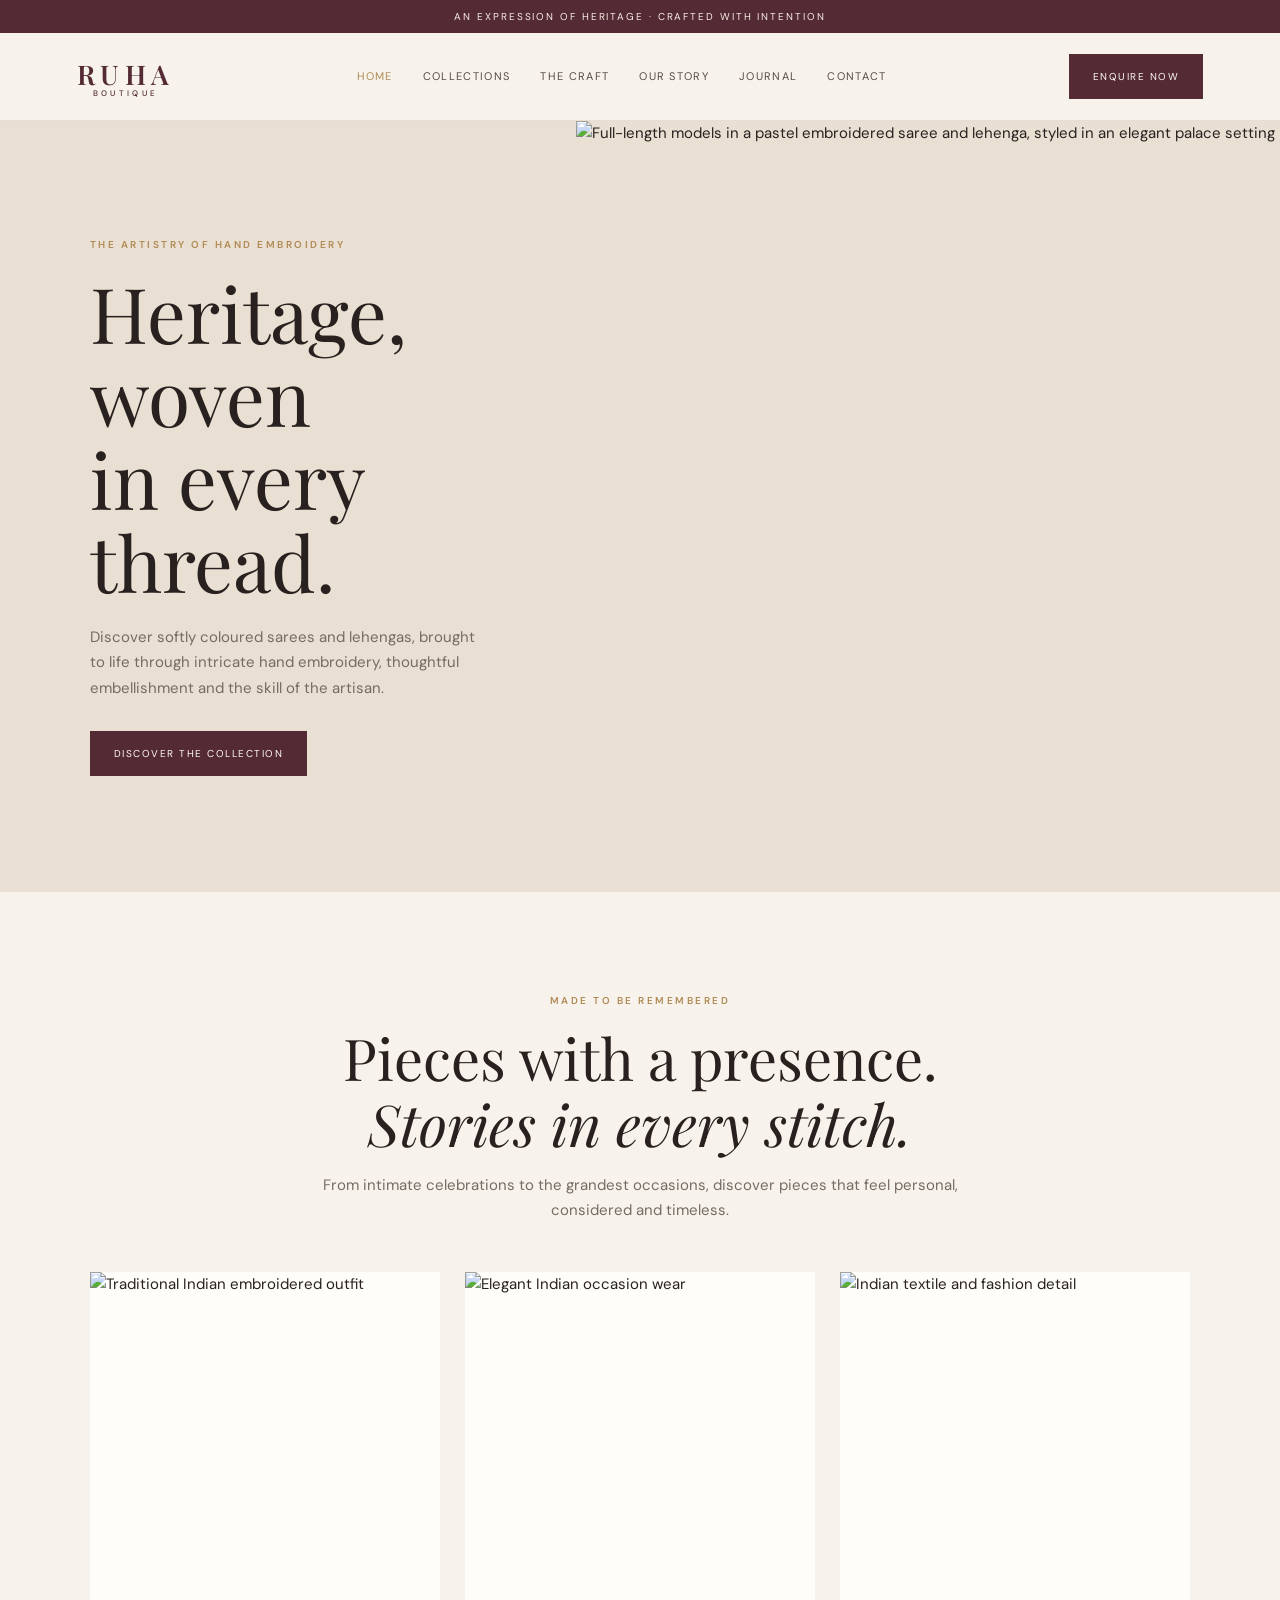
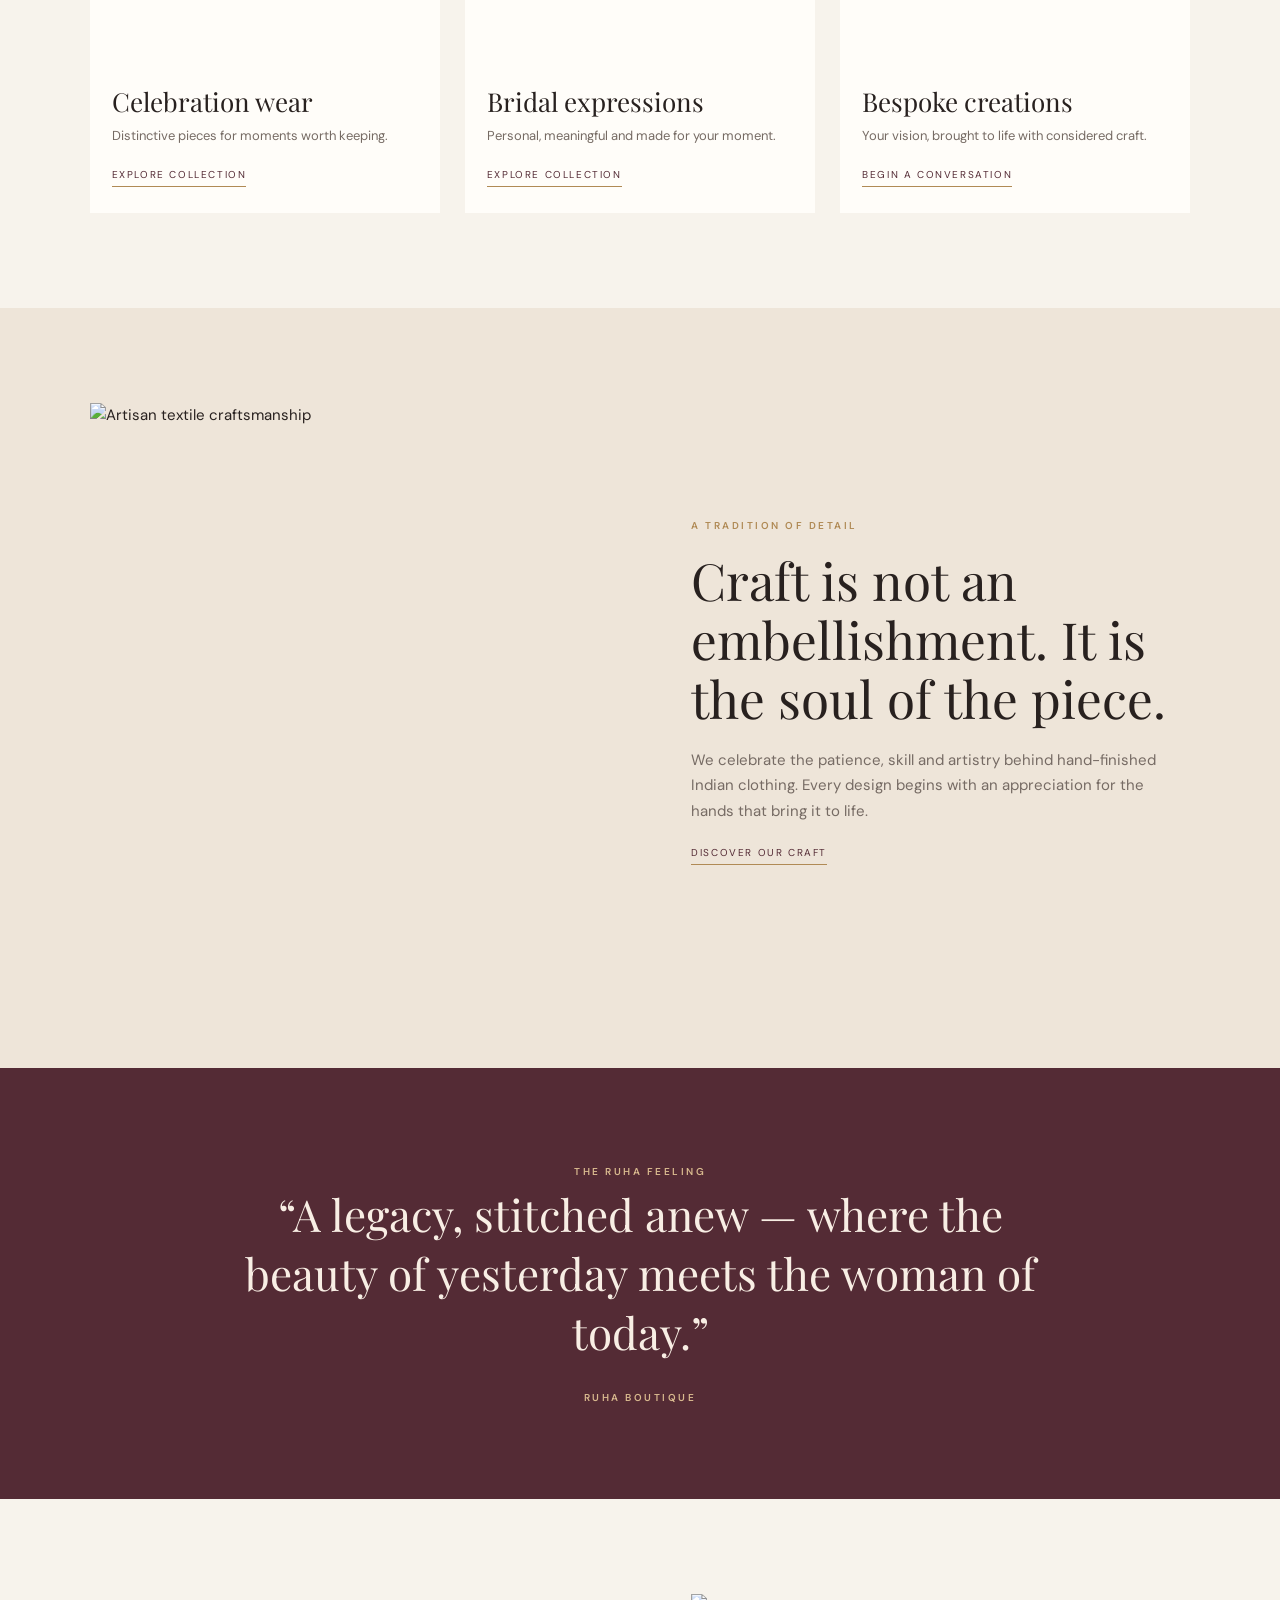
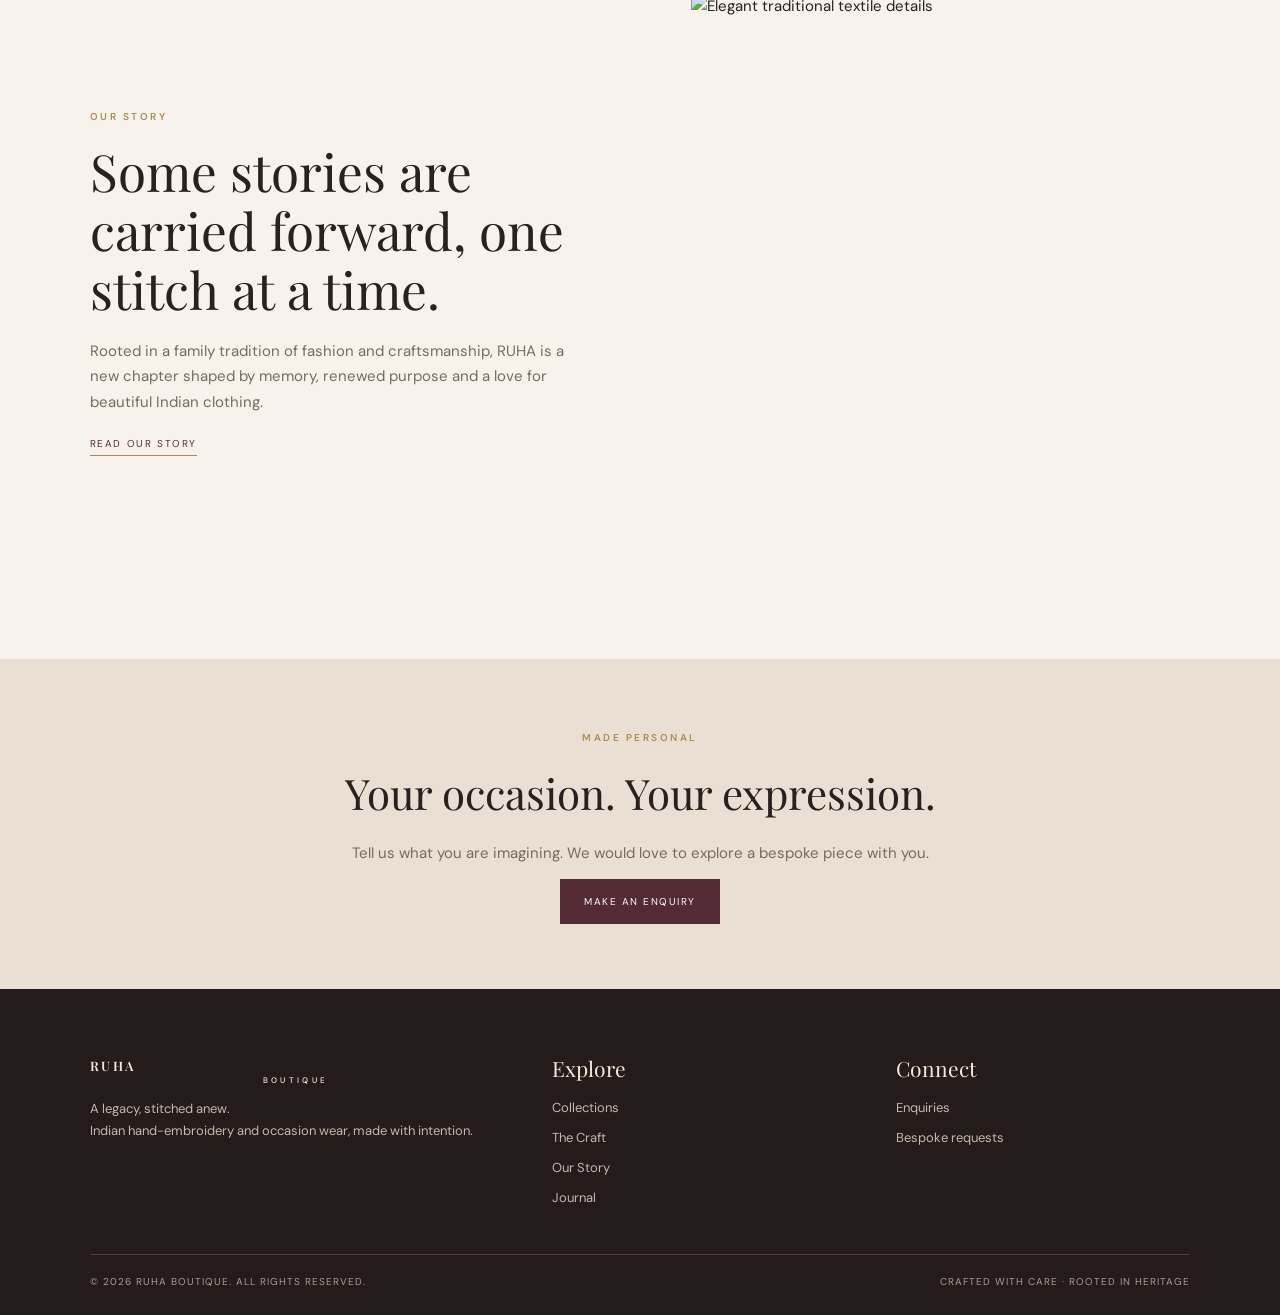
==== commit 1c1f17a1: "Polish RUHA homepage couture story and image framing" ====
--- a/index.html
+++ b/index.html
@@ -1 +1 @@
-<!doctype html><html lang="en"><head><meta charset="utf-8"><meta name="viewport" content="width=device-width,initial-scale=1"><meta name="description" content="RUHA Boutique — heirloom-inspired hand embroidery, bespoke Indian occasion wear and a legacy stitched anew."><title>RUHA Boutique | A Legacy, Stitched Anew</title><link rel="stylesheet" href="assets/css/style.css?v=ruha-hero-04"></head><body><div class="announcement">An expression of heritage · Crafted with intention</div><header class="header"><a class="brand" href="index.html">RUHA<small>BOUTIQUE</small></a><button class="menu-toggle" aria-label="Open menu" aria-expanded="false">☰</button><nav class="nav"><a class="active" href="index.html">Home</a><a href="collections.html">Collections</a><a href="craft.html">The Craft</a><a href="story.html">Our Story</a><a href="journal.html">Journal</a><a href="contact.html">Contact</a></nav><a class="nav-cta" href="contact.html">Enquire now</a></header><main><section class="hero"><div class="hero-copy"><span class="eyebrow">The art of hand embroidery</span><h1>Artistry, stitched<br>into every detail.</h1><p>Heirloom-inspired Indian occasion wear, brought to life through intricate hand embroidery, considered details and the skill of the artisan.</p><a class="btn" href="collections.html">Discover the collection</a></div><img class="hero-image" src="https://mir-s3-cdn-cf.behance.net/project_modules/max_1200/760138170676201.64625b92e5130.jpg" alt="Two full-length models in a finely embroidered pastel blue saree and lehenga"></section><section class="section"><div class="section-head reveal"><span class="eyebrow">Made to be remembered</span><h2>Pieces with a presence.<br><i>Stories in every stitch.</i></h2><p>From intimate celebrations to the grandest occasions, discover pieces that feel personal, considered and timeless.</p></div><div class="grid-3"><article class="tile reveal"><img src="https://images.pexels.com/photos/11748805/pexels-photo-11748805.jpeg?auto=compress&cs=tinysrgb&w=1200" alt="Traditional Indian embroidered outfit"><div class="tile-copy"><h3>Celebration wear</h3><p>Distinctive pieces for moments worth keeping.</p><a class="text-link" href="collections.html">Explore collection</a></div></article><article class="tile reveal"><img src="https://images.pexels.com/photos/36965763/pexels-photo-36965763.jpeg?auto=compress&cs=tinysrgb&w=1200" alt="Elegant Indian occasion wear"><div class="tile-copy"><h3>Bridal expressions</h3><p>Personal, meaningful and made for your moment.</p><a class="text-link" href="collections.html">Explore collection</a></div></article><article class="tile reveal"><img src="https://images.pexels.com/photos/12752065/pexels-photo-12752065.jpeg?auto=compress&cs=tinysrgb&w=1200" alt="Indian textile and fashion detail"><div class="tile-copy"><h3>Bespoke creations</h3><p>Your vision, brought to life with considered craft.</p><a class="text-link" href="contact.html">Begin a conversation</a></div></article></div></section><section class="section" style="background:#eee5d9"><div class="split"><img class="reveal" src="https://images.pexels.com/photos/10566047/pexels-photo-10566047.jpeg?auto=compress&cs=tinysrgb&w=1400" alt="Artisan textile craftsmanship"><div class="split-copy reveal"><span class="eyebrow">A tradition of detail</span><h2>Craft is not an embellishment. It is the soul of the piece.</h2><p>We celebrate the patience, skill and artistry behind hand-finished Indian clothing. Every design begins with an appreciation for the hands that bring it to life.</p><a class="text-link" href="craft.html">Discover our craft</a></div></div></section><section class="quote"><span class="eyebrow">The RUHA feeling</span><blockquote>“A legacy, stitched anew — where the beauty of yesterday meets the woman of today.”</blockquote><span class="eyebrow">RUHA Boutique</span></section><section class="section"><div class="split"><div class="split-copy reveal"><span class="eyebrow">Our story</span><h2>Some stories are carried forward, one stitch at a time.</h2><p>Rooted in a family tradition of fashion and craftsmanship, RUHA is a new chapter shaped by memory, renewed purpose and a love for beautiful Indian clothing.</p><a class="text-link" href="story.html">Read our story</a></div><img class="reveal" src="https://images.pexels.com/photos/37396069/pexels-photo-37396069.jpeg?auto=compress&cs=tinysrgb&w=1400" alt="Elegant traditional textile details"></div></section><section class="craft-band"><span class="eyebrow">Made personal</span><h2 class="serif" style="font-size:42px;margin:8px 0">Your occasion. Your expression.</h2><p>Tell us what you are imagining. We would love to explore a bespoke piece with you.</p><a class="btn" href="contact.html">Make an enquiry</a></section></main><footer class="footer"><div class="footer-top"><div><a class="brand" href="index.html">RUHA<small>BOUTIQUE</small></a><p>A legacy, stitched anew.<br>Indian hand-embroidery and occasion wear, made with intention.</p></div><div><h4>Explore</h4><div class="footer-links"><a href="collections.html">Collections</a><a href="craft.html">The Craft</a><a href="story.html">Our Story</a><a href="journal.html">Journal</a></div></div><div><h4>Connect</h4><div class="footer-links"><a href="contact.html">Enquiries</a><a href="contact.html">Bespoke requests</a></div></div></div><div class="copyright"><span>© 2026 RUHA BOUTIQUE. ALL RIGHTS RESERVED.</span><span>CRAFTED WITH CARE · ROOTED IN HERITAGE</span></div></footer><script src="assets/js/main.js"></script></body></html>+<!doctype html><html lang="en"><head><meta charset="utf-8"><meta name="viewport" content="width=device-width,initial-scale=1"><meta name="description" content="RUHA Boutique — heirloom-inspired hand embroidery, bespoke Indian occasion wear and a legacy stitched anew."><title>RUHA Boutique | A Legacy, Stitched Anew</title><link rel="stylesheet" href="assets/css/style.css?v=ruha-couture-05"></head><body><div class="announcement">An expression of heritage · Crafted with intention</div><header class="header"><a class="brand" href="index.html">RUHA<small>BOUTIQUE</small></a><button class="menu-toggle" aria-label="Open menu" aria-expanded="false">☰</button><nav class="nav"><a class="active" href="index.html">Home</a><a href="collections.html">Collections</a><a href="craft.html">The Craft</a><a href="story.html">Our Story</a><a href="journal.html">Journal</a><a href="contact.html">Contact</a></nav><a class="nav-cta" href="contact.html">Enquire now</a></header><main><section class="hero"><div class="hero-copy"><span class="eyebrow">The artistry of hand embroidery</span><h1>Heritage, woven<br>in every thread.</h1><p>Discover softly coloured sarees and lehengas, brought to life through intricate hand embroidery, thoughtful embellishment and the skill of the artisan.</p><a class="btn" href="collections.html">Discover the collection</a></div><img class="hero-image" src="https://mir-s3-cdn-cf.behance.net/project_modules/max_1200/760138170676201.64625b92e5130.jpg" alt="Full-length models in a pastel embroidered saree and lehenga, styled in an elegant palace setting"></section><section class="section"><div class="section-head reveal"><span class="eyebrow">Made to be remembered</span><h2>Pieces with a presence.<br><i>Stories in every stitch.</i></h2><p>From intimate celebrations to the grandest occasions, discover pieces that feel personal, considered and timeless.</p></div><div class="grid-3"><article class="tile reveal"><img src="https://images.pexels.com/photos/11748805/pexels-photo-11748805.jpeg?auto=compress&cs=tinysrgb&w=1200" alt="Traditional Indian embroidered outfit"><div class="tile-copy"><h3>Celebration wear</h3><p>Distinctive pieces for moments worth keeping.</p><a class="text-link" href="collections.html">Explore collection</a></div></article><article class="tile reveal"><img src="https://images.pexels.com/photos/36965763/pexels-photo-36965763.jpeg?auto=compress&cs=tinysrgb&w=1200" alt="Elegant Indian occasion wear"><div class="tile-copy"><h3>Bridal expressions</h3><p>Personal, meaningful and made for your moment.</p><a class="text-link" href="collections.html">Explore collection</a></div></article><article class="tile reveal"><img src="https://images.pexels.com/photos/12752065/pexels-photo-12752065.jpeg?auto=compress&cs=tinysrgb&w=1200" alt="Indian textile and fashion detail"><div class="tile-copy"><h3>Bespoke creations</h3><p>Your vision, brought to life with considered craft.</p><a class="text-link" href="contact.html">Begin a conversation</a></div></article></div></section><section class="section" style="background:#eee5d9"><div class="split"><img class="reveal" src="https://images.pexels.com/photos/10566047/pexels-photo-10566047.jpeg?auto=compress&cs=tinysrgb&w=1400" alt="Artisan textile craftsmanship"><div class="split-copy reveal"><span class="eyebrow">A tradition of detail</span><h2>Craft is not an embellishment. It is the soul of the piece.</h2><p>We celebrate the patience, skill and artistry behind hand-finished Indian clothing. Every design begins with an appreciation for the hands that bring it to life.</p><a class="text-link" href="craft.html">Discover our craft</a></div></div></section><section class="quote"><span class="eyebrow">The RUHA feeling</span><blockquote>“A legacy, stitched anew — where the beauty of yesterday meets the woman of today.”</blockquote><span class="eyebrow">RUHA Boutique</span></section><section class="section"><div class="split"><div class="split-copy reveal"><span class="eyebrow">Our story</span><h2>Some stories are carried forward, one stitch at a time.</h2><p>Rooted in a family tradition of fashion and craftsmanship, RUHA is a new chapter shaped by memory, renewed purpose and a love for beautiful Indian clothing.</p><a class="text-link" href="story.html">Read our story</a></div><img class="reveal" src="https://images.pexels.com/photos/37396069/pexels-photo-37396069.jpeg?auto=compress&cs=tinysrgb&w=1400" alt="Elegant traditional textile details"></div></section><section class="craft-band"><span class="eyebrow">Made personal</span><h2 class="serif" style="font-size:42px;margin:8px 0">Your occasion. Your expression.</h2><p>Tell us what you are imagining. We would love to explore a bespoke piece with you.</p><a class="btn" href="contact.html">Make an enquiry</a></section></main><footer class="footer"><div class="footer-top"><div><a class="brand" href="index.html">RUHA<small>BOUTIQUE</small></a><p>A legacy, stitched anew.<br>Indian hand-embroidery and occasion wear, made with intention.</p></div><div><h4>Explore</h4><div class="footer-links"><a href="collections.html">Collections</a><a href="craft.html">The Craft</a><a href="story.html">Our Story</a><a href="journal.html">Journal</a></div></div><div><h4>Connect</h4><div class="footer-links"><a href="contact.html">Enquiries</a><a href="contact.html">Bespoke requests</a></div></div></div><div class="copyright"><span>© 2026 RUHA BOUTIQUE. ALL RIGHTS RESERVED.</span><span>CRAFTED WITH CARE · ROOTED IN HERITAGE</span></div></footer><script src="assets/js/main.js"></script></body></html>
--- a/assets/css/style.css
+++ b/assets/css/style.css
@@ -1,2 +1,2 @@
 @import url('https://fonts.googleapis.com/css2?family=DM+Sans:wght@400;500;600;700&family=Playfair+Display:wght@400;500;600;700&display=swap');
-:root{--ivory:#f7f3ec;--paper:#fffdf9;--ink:#28211f;--muted:#766b64;--wine:#542b35;--gold:#b08a55;--line:#e7ded2;--serif:'Playfair Display',Georgia,serif;--sans:'DM Sans',Arial,sans-serif}*{box-sizing:border-box}html{scroll-behavior:smooth}body{margin:0;background:var(--ivory);color:var(--ink);font-family:var(--sans);font-size:15px;line-height:1.7}a{color:inherit;text-decoration:none}img{display:block;width:100%;object-fit:cover}button{font:inherit}.announcement{background:var(--wine);color:#f8eee4;text-align:center;padding:8px 16px;font-size:10px;letter-spacing:.19em;text-transform:uppercase}.header{height:88px;display:flex;align-items:center;justify-content:space-between;padding:0 6vw;background:rgba(247,243,236,.96);border-bottom:1px solid var(--line);position:sticky;top:0;z-index:10}.brand{font:600 27px var(--serif);letter-spacing:.2em;color:var(--wine)}.brand small{display:block;font:500 8px var(--sans);letter-spacing:.42em;text-align:center;margin-top:-4px}.nav{display:flex;gap:30px;align-items:center}.nav a{font-size:11px;letter-spacing:.12em;text-transform:uppercase;color:#554b45}.nav a:hover,.nav a.active{color:var(--gold)}.nav-cta,.btn{display:inline-flex;align-items:center;justify-content:center;background:var(--wine);color:#fffaf4;padding:13px 23px;font-size:10px;letter-spacing:.15em;text-transform:uppercase;border:1px solid var(--wine);transition:.25s}.nav-cta:hover,.btn:hover{background:transparent;color:var(--wine)}.menu-toggle{display:none;background:none;border:0;font-size:24px;color:var(--wine)}.eyebrow{font-size:10px;letter-spacing:.25em;text-transform:uppercase;color:var(--gold);font-weight:600}.serif{font-family:var(--serif);font-weight:400}.hero{min-height:650px;display:grid;grid-template-columns:1fr 1fr;background:#e9dfd2}.hero-copy{padding:9vw 7vw;display:flex;flex-direction:column;justify-content:center;align-items:flex-start}.hero h1{font:400 clamp(48px,6vw,82px)/1.08 var(--serif);margin:18px 0 22px;max-width:620px}.hero p{max-width:420px;color:var(--muted);margin:0 0 30px}.hero-image{min-height:560px;width:100%;height:100%;object-fit:cover;object-position:center 45%;display:block}.section{padding:95px 7vw}.section-head{text-align:center;max-width:650px;margin:0 auto 48px}.section h2,.page-hero h1{font:400 clamp(38px,4.5vw,58px)/1.15 var(--serif);margin:12px 0 16px}.section-head p,.intro{color:var(--muted)}.grid-3{display:grid;grid-template-columns:repeat(3,1fr);gap:25px}.tile{background:var(--paper)}.tile img{height:390px}.tile-copy{padding:22px 22px 27px}.tile h3{font:400 26px var(--serif);margin:0 0 6px}.tile p{color:var(--muted);font-size:13px;margin:0 0 14px}.text-link{font-size:10px;letter-spacing:.16em;text-transform:uppercase;color:var(--wine);border-bottom:1px solid var(--gold);padding-bottom:5px}.split{display:grid;grid-template-columns:1fr 1fr;gap:8vw;align-items:center}.split img{height:570px}.split-copy{max-width:520px}.split-copy h2{font:400 clamp(38px,4vw,56px)/1.15 var(--serif);margin:14px 0 20px}.split-copy p{color:var(--muted)}.quote{background:var(--wine);color:#f8eee4;text-align:center;padding:90px 12vw}.quote blockquote{font:400 clamp(28px,3.5vw,44px)/1.35 var(--serif);margin:0 auto 22px;max-width:850px}.quote .eyebrow{color:#d8b98e}.page-hero{padding:100px 7vw 85px;text-align:center;background:#eee5d9}.page-hero h1{font-size:clamp(46px,6vw,72px)}.page-hero p{max-width:620px;margin:0 auto;color:var(--muted)}.collection-grid{display:grid;grid-template-columns:repeat(2,1fr);gap:30px}.collection-card{position:relative;min-height:530px;overflow:hidden;background:#ddd}.collection-card img{height:530px;transition:transform .7s}.collection-card:hover img{transform:scale(1.04)}.collection-card:after{content:'';position:absolute;inset:35% 0 0;background:linear-gradient(transparent,rgba(25,16,15,.68))}.collection-label{position:absolute;z-index:1;bottom:30px;left:32px;color:white}.collection-label h3{font:400 35px var(--serif);margin:0}.collection-label span{font-size:10px;letter-spacing:.2em;text-transform:uppercase}.craft-band{background:#e9dfd2;padding:65px 7vw;text-align:center}.craft-band p{max-width:740px;margin:12px auto;color:var(--muted)}.journal-grid{display:grid;grid-template-columns:repeat(3,1fr);gap:26px}.journal-grid img{height:270px}.journal-card h3{font:400 25px var(--serif);margin:16px 0 8px}.journal-card p{font-size:13px;color:var(--muted)}.contact-layout{display:grid;grid-template-columns:.8fr 1.2fr;gap:8vw}.contact-details h2{font:400 42px var(--serif);margin:12px 0}.contact-details p{color:var(--muted)}.contact-form{background:var(--paper);padding:38px}.field{margin-bottom:20px}.field label{display:block;font-size:10px;letter-spacing:.13em;text-transform:uppercase;margin-bottom:8px}.field input,.field textarea,.field select{width:100%;border:1px solid var(--line);background:transparent;padding:13px 14px;font:14px var(--sans);color:var(--ink);outline:none}.field input:focus,.field textarea:focus{border-color:var(--gold)}.field textarea{min-height:130px;resize:vertical}.form-note{font-size:12px;color:var(--muted);margin-top:15px}.footer{background:#241c1b;color:#eee3d8;padding:65px 7vw 25px}.footer-top{display:grid;grid-template-columns:1.4fr 1fr 1fr;gap:50px;padding-bottom:45px}.footer .brand{color:#f5e9dc}.footer p,.footer a{color:#c5b8ad;font-size:13px}.footer h4{font:400 21px var(--serif);margin:0 0 15px;color:#f5e9dc}.footer-links{display:grid;gap:8px}.copyright{border-top:1px solid #51413c;padding-top:18px;display:flex;justify-content:space-between;color:#a99b91;font-size:10px;letter-spacing:.1em}.reveal{opacity:0;transform:translateY(18px);transition:opacity .7s,transform .7s}.reveal.visible{opacity:1;transform:none}@media(max-width:850px){.header{height:76px;padding:0 5vw}.menu-toggle{display:block}.nav{display:none;position:absolute;top:76px;left:0;right:0;background:var(--ivory);padding:22px 6vw 30px;flex-direction:column;align-items:flex-start;border-bottom:1px solid var(--line);gap:18px}.nav.open{display:flex}.nav-cta{display:none}.hero{grid-template-columns:1fr}.hero-copy{padding:75px 8vw}.hero-image{min-height:470px}.grid-3,.journal-grid{grid-template-columns:1fr 1fr}.split{gap:35px}.split img{height:440px}.contact-layout{gap:35px}.footer-top{grid-template-columns:1fr 1fr}}@media(max-width:600px){.section{padding:68px 6vw}.hero-copy{padding:65px 7vw}.hero-image{min-height:390px}.grid-3,.journal-grid,.collection-grid,.split,.contact-layout{grid-template-columns:1fr}.tile img{height:360px}.split img{height:430px}.collection-card,.collection-card img{min-height:420px;height:420px}.page-hero{padding:75px 7vw 65px}.contact-form{padding:25px 20px}.footer-top{grid-template-columns:1fr;gap:28px}.copyright{display:block;line-height:2.2}.quote{padding:70px 8vw}}
+:root{--ivory:#f7f3ec;--paper:#fffdf9;--ink:#28211f;--muted:#766b64;--wine:#542b35;--gold:#b08a55;--line:#e7ded2;--serif:'Playfair Display',Georgia,serif;--sans:'DM Sans',Arial,sans-serif}*{box-sizing:border-box}html{scroll-behavior:smooth}body{margin:0;background:var(--ivory);color:var(--ink);font-family:var(--sans);font-size:15px;line-height:1.7}a{color:inherit;text-decoration:none}img{display:block;width:100%;object-fit:cover}button{font:inherit}.announcement{background:var(--wine);color:#f8eee4;text-align:center;padding:8px 16px;font-size:10px;letter-spacing:.19em;text-transform:uppercase}.header{height:88px;display:flex;align-items:center;justify-content:space-between;padding:0 6vw;background:rgba(247,243,236,.96);border-bottom:1px solid var(--line);position:sticky;top:0;z-index:10}.brand{font:600 27px var(--serif);letter-spacing:.2em;color:var(--wine)}.brand small{display:block;font:500 8px var(--sans);letter-spacing:.42em;text-align:center;margin-top:-4px}.nav{display:flex;gap:30px;align-items:center}.nav a{font-size:11px;letter-spacing:.12em;text-transform:uppercase;color:#554b45}.nav a:hover,.nav a.active{color:var(--gold)}.nav-cta,.btn{display:inline-flex;align-items:center;justify-content:center;background:var(--wine);color:#fffaf4;padding:13px 23px;font-size:10px;letter-spacing:.15em;text-transform:uppercase;border:1px solid var(--wine);transition:.25s}.nav-cta:hover,.btn:hover{background:transparent;color:var(--wine)}.menu-toggle{display:none;background:none;border:0;font-size:24px;color:var(--wine)}.eyebrow{font-size:10px;letter-spacing:.25em;text-transform:uppercase;color:var(--gold);font-weight:600}.serif{font-family:var(--serif);font-weight:400}.hero{min-height:650px;display:grid;grid-template-columns:.9fr 1.1fr;background:#e9dfd2}.hero-copy{padding:9vw 7vw;display:flex;flex-direction:column;justify-content:center;align-items:flex-start}.hero h1{font:400 clamp(48px,6vw,82px)/1.08 var(--serif);margin:18px 0 22px;max-width:620px}.hero p{max-width:420px;color:var(--muted);margin:0 0 30px}.hero-image{min-height:650px;width:100%;height:650px;object-fit:contain;object-position:center;background:#e9dfd2;display:block}.section{padding:95px 7vw}.section-head{text-align:center;max-width:650px;margin:0 auto 48px}.section h2,.page-hero h1{font:400 clamp(38px,4.5vw,58px)/1.15 var(--serif);margin:12px 0 16px}.section-head p,.intro{color:var(--muted)}.grid-3{display:grid;grid-template-columns:repeat(3,1fr);gap:25px}.tile{background:var(--paper)}.tile img{height:390px}.tile-copy{padding:22px 22px 27px}.tile h3{font:400 26px var(--serif);margin:0 0 6px}.tile p{color:var(--muted);font-size:13px;margin:0 0 14px}.text-link{font-size:10px;letter-spacing:.16em;text-transform:uppercase;color:var(--wine);border-bottom:1px solid var(--gold);padding-bottom:5px}.split{display:grid;grid-template-columns:1fr 1fr;gap:8vw;align-items:center}.split img{height:570px}.split-copy{max-width:520px}.split-copy h2{font:400 clamp(38px,4vw,56px)/1.15 var(--serif);margin:14px 0 20px}.split-copy p{color:var(--muted)}.quote{background:var(--wine);color:#f8eee4;text-align:center;padding:90px 12vw}.quote blockquote{font:400 clamp(28px,3.5vw,44px)/1.35 var(--serif);margin:0 auto 22px;max-width:850px}.quote .eyebrow{color:#d8b98e}.page-hero{padding:100px 7vw 85px;text-align:center;background:#eee5d9}.page-hero h1{font-size:clamp(46px,6vw,72px)}.page-hero p{max-width:620px;margin:0 auto;color:var(--muted)}.collection-grid{display:grid;grid-template-columns:repeat(2,1fr);gap:30px}.collection-card{position:relative;min-height:530px;overflow:hidden;background:#ddd}.collection-card img{height:530px;transition:transform .7s}.collection-card:hover img{transform:scale(1.04)}.collection-card:after{content:'';position:absolute;inset:35% 0 0;background:linear-gradient(transparent,rgba(25,16,15,.68))}.collection-label{position:absolute;z-index:1;bottom:30px;left:32px;color:white}.collection-label h3{font:400 35px var(--serif);margin:0}.collection-label span{font-size:10px;letter-spacing:.2em;text-transform:uppercase}.craft-band{background:#e9dfd2;padding:65px 7vw;text-align:center}.craft-band p{max-width:740px;margin:12px auto;color:var(--muted)}.journal-grid{display:grid;grid-template-columns:repeat(3,1fr);gap:26px}.journal-grid img{height:270px}.journal-card h3{font:400 25px var(--serif);margin:16px 0 8px}.journal-card p{font-size:13px;color:var(--muted)}.contact-layout{display:grid;grid-template-columns:.8fr 1.2fr;gap:8vw}.contact-details h2{font:400 42px var(--serif);margin:12px 0}.contact-details p{color:var(--muted)}.contact-form{background:var(--paper);padding:38px}.field{margin-bottom:20px}.field label{display:block;font-size:10px;letter-spacing:.13em;text-transform:uppercase;margin-bottom:8px}.field input,.field textarea,.field select{width:100%;border:1px solid var(--line);background:transparent;padding:13px 14px;font:14px var(--sans);color:var(--ink);outline:none}.field input:focus,.field textarea:focus{border-color:var(--gold)}.field textarea{min-height:130px;resize:vertical}.form-note{font-size:12px;color:var(--muted);margin-top:15px}.footer{background:#241c1b;color:#eee3d8;padding:65px 7vw 25px}.footer-top{display:grid;grid-template-columns:1.4fr 1fr 1fr;gap:50px;padding-bottom:45px}.footer .brand{color:#f5e9dc}.footer p,.footer a{color:#c5b8ad;font-size:13px}.footer h4{font:400 21px var(--serif);margin:0 0 15px;color:#f5e9dc}.footer-links{display:grid;gap:8px}.copyright{border-top:1px solid #51413c;padding-top:18px;display:flex;justify-content:space-between;color:#a99b91;font-size:10px;letter-spacing:.1em}.reveal{opacity:0;transform:translateY(18px);transition:opacity .7s,transform .7s}.reveal.visible{opacity:1;transform:none}@media(max-width:850px){.header{height:76px;padding:0 5vw}.menu-toggle{display:block}.nav{display:none;position:absolute;top:76px;left:0;right:0;background:var(--ivory);padding:22px 6vw 30px;flex-direction:column;align-items:flex-start;border-bottom:1px solid var(--line);gap:18px}.nav.open{display:flex}.nav-cta{display:none}.hero{grid-template-columns:1fr}.hero-copy{padding:75px 8vw}.hero-image{min-height:0;height:auto;aspect-ratio:16/9;object-fit:contain}.grid-3,.journal-grid{grid-template-columns:1fr 1fr}.split{gap:35px}.split img{height:440px}.contact-layout{gap:35px}.footer-top{grid-template-columns:1fr 1fr}}@media(max-width:600px){.section{padding:68px 6vw}.hero-copy{padding:65px 7vw}.hero-image{min-height:0;height:auto;aspect-ratio:16/9;object-fit:contain}.grid-3,.journal-grid,.collection-grid,.split,.contact-layout{grid-template-columns:1fr}.tile img{height:360px}.split img{height:430px}.collection-card,.collection-card img{min-height:420px;height:420px}.page-hero{padding:75px 7vw 65px}.contact-form{padding:25px 20px}.footer-top{grid-template-columns:1fr;gap:28px}.copyright{display:block;line-height:2.2}.quote{padding:70px 8vw}}
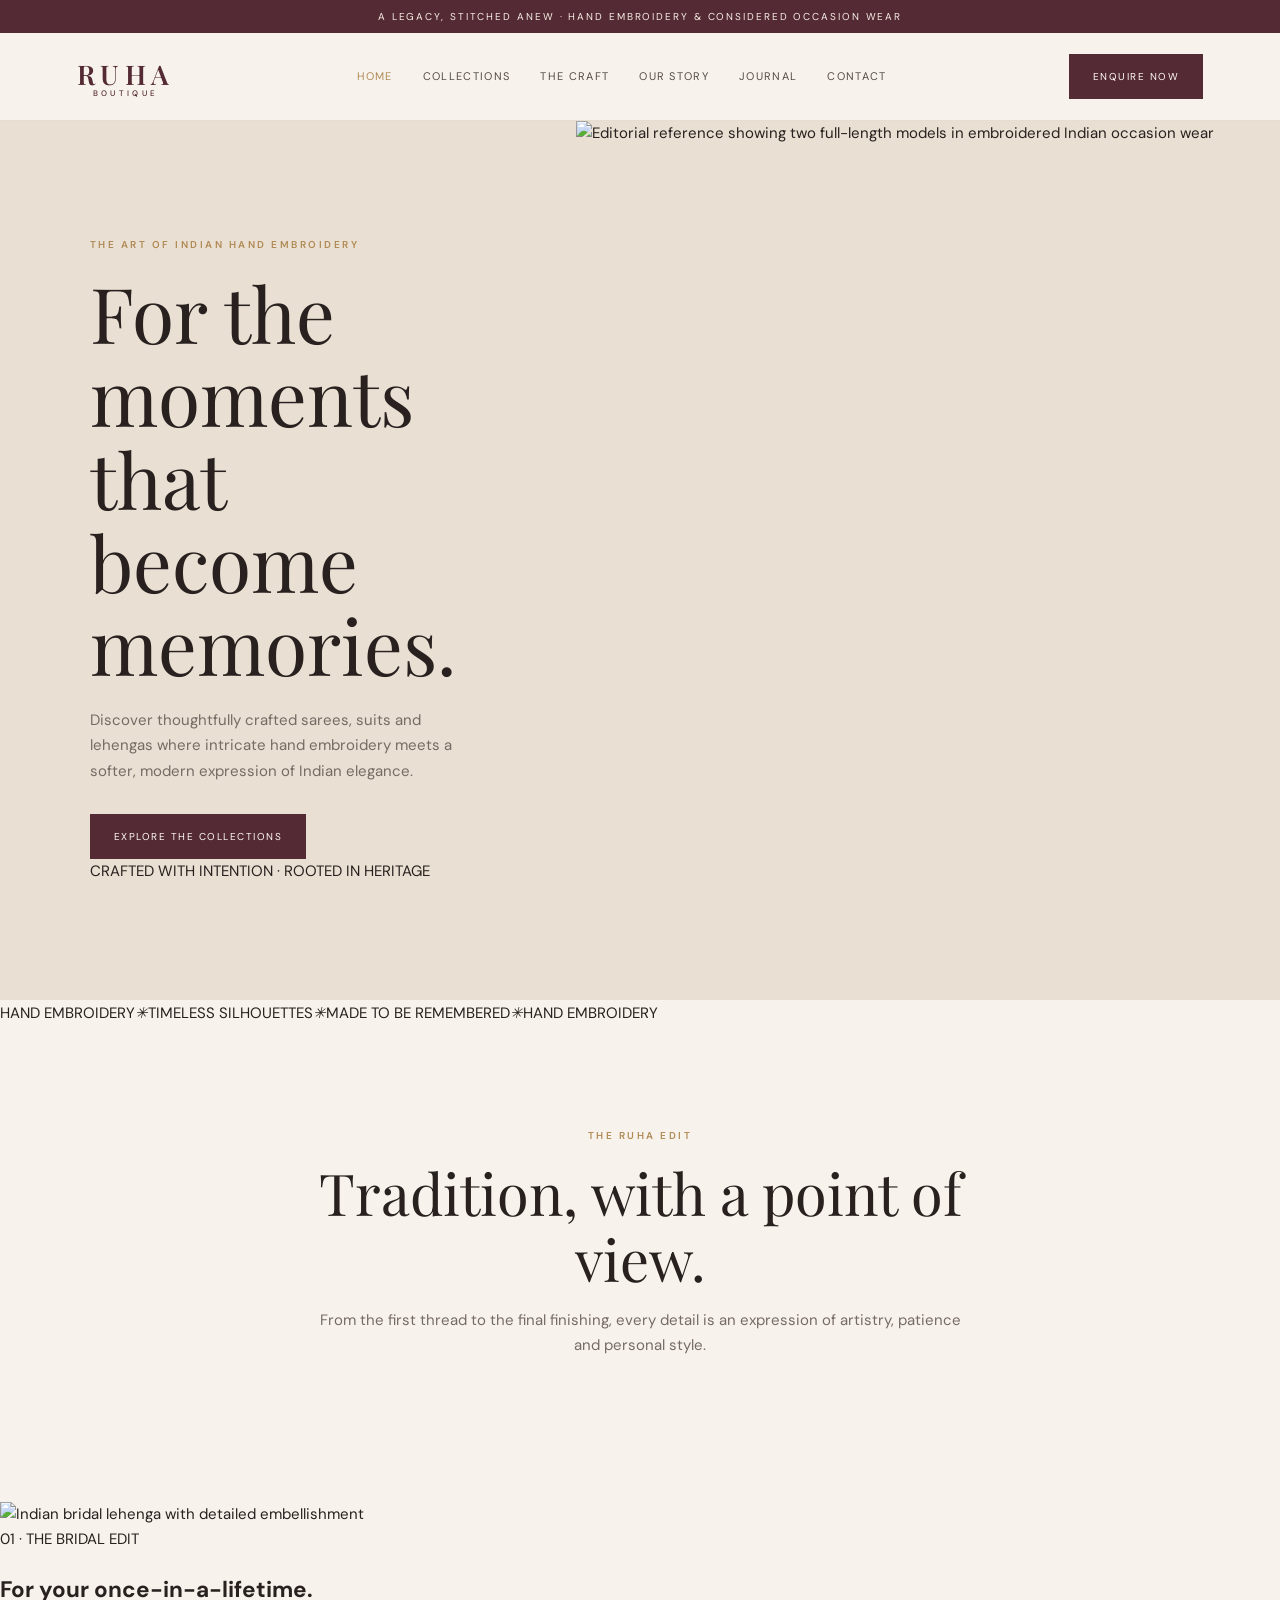
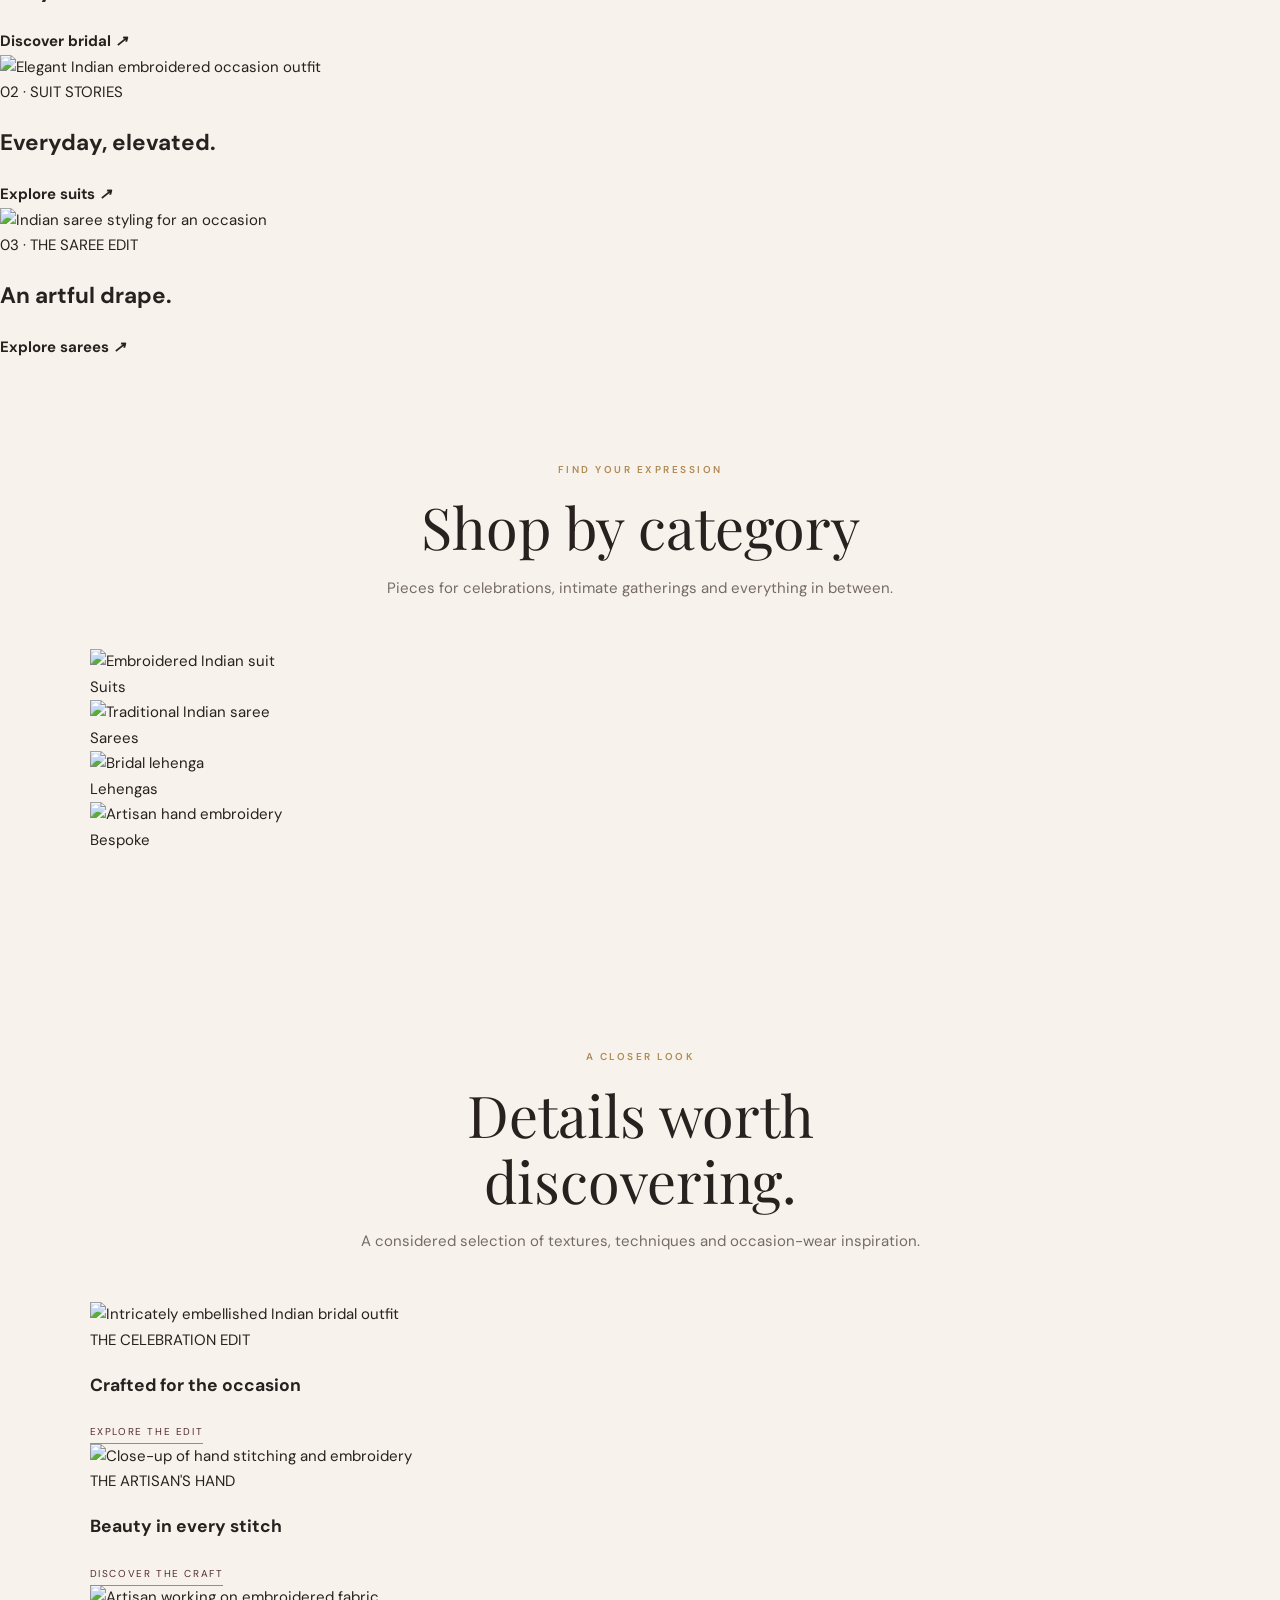
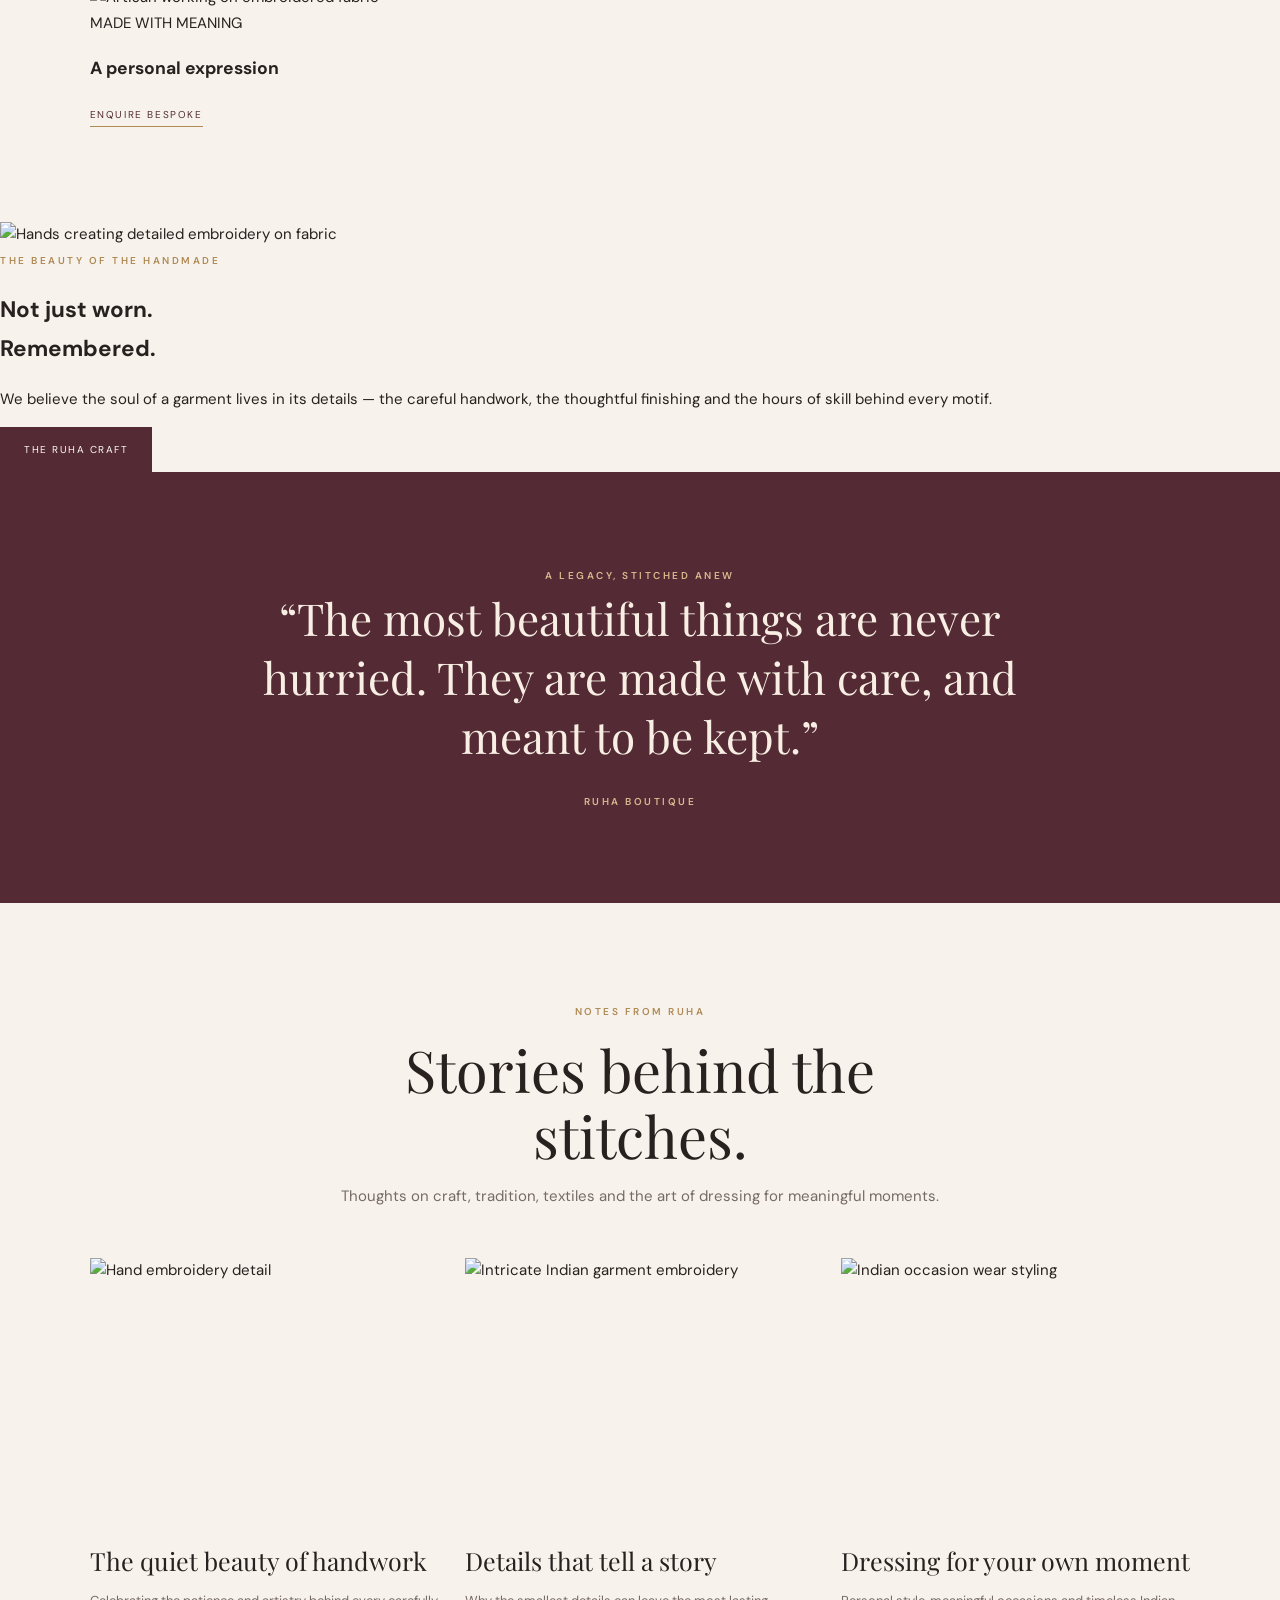
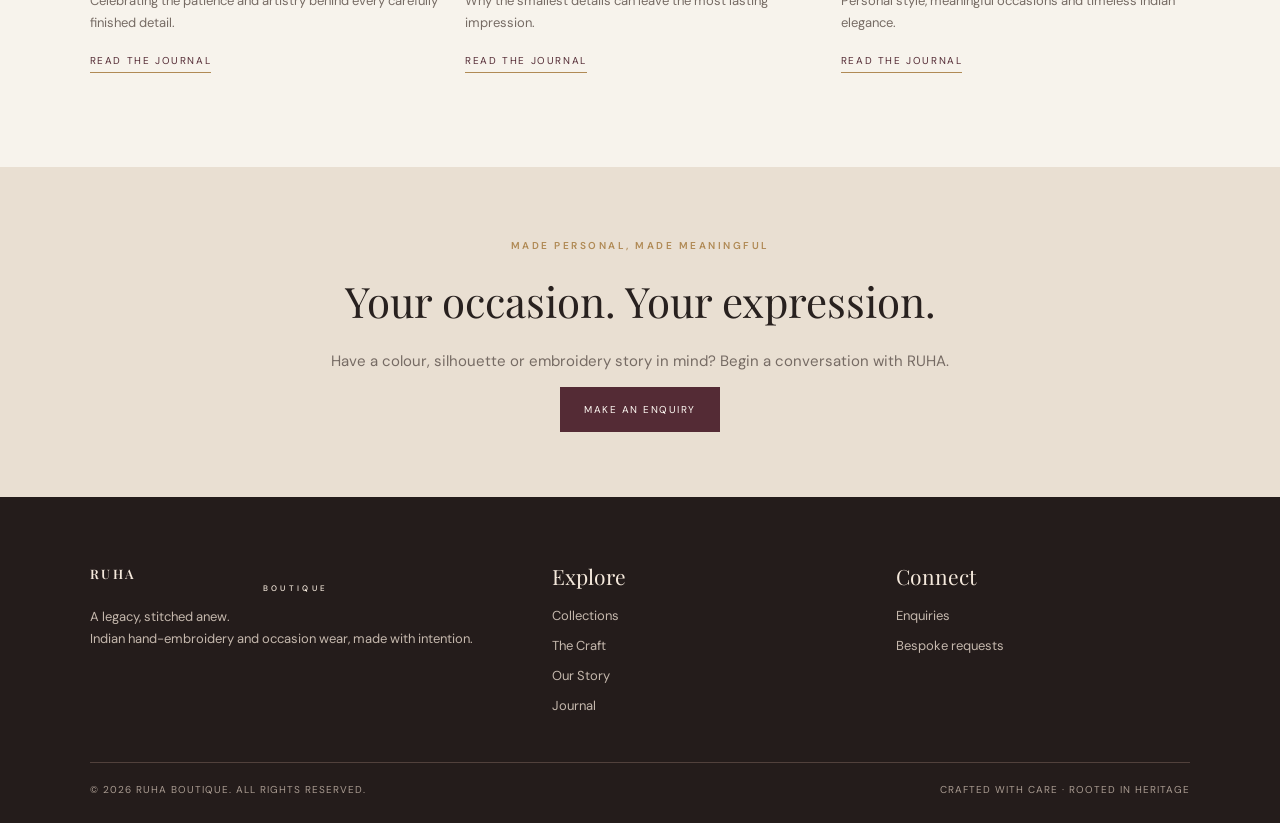
==== commit 4835c974: "Redesign RUHA homepage with editorial campaign and shopping sections" ====
--- a/index.html
+++ b/index.html
@@ -1 +1,18 @@
-<!doctype html><html lang="en"><head><meta charset="utf-8"><meta name="viewport" content="width=device-width,initial-scale=1"><meta name="description" content="RUHA Boutique — heirloom-inspired hand embroidery, bespoke Indian occasion wear and a legacy stitched anew."><title>RUHA Boutique | A Legacy, Stitched Anew</title><link rel="stylesheet" href="assets/css/style.css?v=ruha-couture-05"></head><body><div class="announcement">An expression of heritage · Crafted with intention</div><header class="header"><a class="brand" href="index.html">RUHA<small>BOUTIQUE</small></a><button class="menu-toggle" aria-label="Open menu" aria-expanded="false">☰</button><nav class="nav"><a class="active" href="index.html">Home</a><a href="collections.html">Collections</a><a href="craft.html">The Craft</a><a href="story.html">Our Story</a><a href="journal.html">Journal</a><a href="contact.html">Contact</a></nav><a class="nav-cta" href="contact.html">Enquire now</a></header><main><section class="hero"><div class="hero-copy"><span class="eyebrow">The artistry of hand embroidery</span><h1>Heritage, woven<br>in every thread.</h1><p>Discover softly coloured sarees and lehengas, brought to life through intricate hand embroidery, thoughtful embellishment and the skill of the artisan.</p><a class="btn" href="collections.html">Discover the collection</a></div><img class="hero-image" src="https://mir-s3-cdn-cf.behance.net/project_modules/max_1200/760138170676201.64625b92e5130.jpg" alt="Full-length models in a pastel embroidered saree and lehenga, styled in an elegant palace setting"></section><section class="section"><div class="section-head reveal"><span class="eyebrow">Made to be remembered</span><h2>Pieces with a presence.<br><i>Stories in every stitch.</i></h2><p>From intimate celebrations to the grandest occasions, discover pieces that feel personal, considered and timeless.</p></div><div class="grid-3"><article class="tile reveal"><img src="https://images.pexels.com/photos/11748805/pexels-photo-11748805.jpeg?auto=compress&cs=tinysrgb&w=1200" alt="Traditional Indian embroidered outfit"><div class="tile-copy"><h3>Celebration wear</h3><p>Distinctive pieces for moments worth keeping.</p><a class="text-link" href="collections.html">Explore collection</a></div></article><article class="tile reveal"><img src="https://images.pexels.com/photos/36965763/pexels-photo-36965763.jpeg?auto=compress&cs=tinysrgb&w=1200" alt="Elegant Indian occasion wear"><div class="tile-copy"><h3>Bridal expressions</h3><p>Personal, meaningful and made for your moment.</p><a class="text-link" href="collections.html">Explore collection</a></div></article><article class="tile reveal"><img src="https://images.pexels.com/photos/12752065/pexels-photo-12752065.jpeg?auto=compress&cs=tinysrgb&w=1200" alt="Indian textile and fashion detail"><div class="tile-copy"><h3>Bespoke creations</h3><p>Your vision, brought to life with considered craft.</p><a class="text-link" href="contact.html">Begin a conversation</a></div></article></div></section><section class="section" style="background:#eee5d9"><div class="split"><img class="reveal" src="https://images.pexels.com/photos/10566047/pexels-photo-10566047.jpeg?auto=compress&cs=tinysrgb&w=1400" alt="Artisan textile craftsmanship"><div class="split-copy reveal"><span class="eyebrow">A tradition of detail</span><h2>Craft is not an embellishment. It is the soul of the piece.</h2><p>We celebrate the patience, skill and artistry behind hand-finished Indian clothing. Every design begins with an appreciation for the hands that bring it to life.</p><a class="text-link" href="craft.html">Discover our craft</a></div></div></section><section class="quote"><span class="eyebrow">The RUHA feeling</span><blockquote>“A legacy, stitched anew — where the beauty of yesterday meets the woman of today.”</blockquote><span class="eyebrow">RUHA Boutique</span></section><section class="section"><div class="split"><div class="split-copy reveal"><span class="eyebrow">Our story</span><h2>Some stories are carried forward, one stitch at a time.</h2><p>Rooted in a family tradition of fashion and craftsmanship, RUHA is a new chapter shaped by memory, renewed purpose and a love for beautiful Indian clothing.</p><a class="text-link" href="story.html">Read our story</a></div><img class="reveal" src="https://images.pexels.com/photos/37396069/pexels-photo-37396069.jpeg?auto=compress&cs=tinysrgb&w=1400" alt="Elegant traditional textile details"></div></section><section class="craft-band"><span class="eyebrow">Made personal</span><h2 class="serif" style="font-size:42px;margin:8px 0">Your occasion. Your expression.</h2><p>Tell us what you are imagining. We would love to explore a bespoke piece with you.</p><a class="btn" href="contact.html">Make an enquiry</a></section></main><footer class="footer"><div class="footer-top"><div><a class="brand" href="index.html">RUHA<small>BOUTIQUE</small></a><p>A legacy, stitched anew.<br>Indian hand-embroidery and occasion wear, made with intention.</p></div><div><h4>Explore</h4><div class="footer-links"><a href="collections.html">Collections</a><a href="craft.html">The Craft</a><a href="story.html">Our Story</a><a href="journal.html">Journal</a></div></div><div><h4>Connect</h4><div class="footer-links"><a href="contact.html">Enquiries</a><a href="contact.html">Bespoke requests</a></div></div></div><div class="copyright"><span>© 2026 RUHA BOUTIQUE. ALL RIGHTS RESERVED.</span><span>CRAFTED WITH CARE · ROOTED IN HERITAGE</span></div></footer><script src="assets/js/main.js"></script></body></html>+<!doctype html>
+<html lang="en"><head><meta charset="utf-8"><meta name="viewport" content="width=device-width,initial-scale=1"><meta name="description" content="RUHA Boutique — hand-embroidered sarees, suits, lehengas and bespoke Indian occasion wear. A legacy, stitched anew."><title>RUHA Boutique | Hand Embroidered Indian Couture</title><link rel="stylesheet" href="assets/css/style.css?v=ruha-ani-inspired-06"></head>
+<body>
+<div class="announcement">A legacy, stitched anew <span>·</span> Hand embroidery & considered occasion wear</div>
+<header class="header"><a class="brand" href="index.html">RUHA<small>BOUTIQUE</small></a><button class="menu-toggle" aria-label="Open menu" aria-expanded="false">☰</button><nav class="nav"><a class="active" href="index.html">Home</a><a href="collections.html">Collections</a><a href="craft.html">The Craft</a><a href="story.html">Our Story</a><a href="journal.html">Journal</a><a href="contact.html">Contact</a></nav><a class="nav-cta" href="contact.html">Enquire now</a></header>
+<main>
+<section class="hero hero-editorial"><div class="hero-copy"><span class="eyebrow">The art of Indian hand embroidery</span><h1>For the moments<br>that become memories.</h1><p>Discover thoughtfully crafted sarees, suits and lehengas where intricate hand embroidery meets a softer, modern expression of Indian elegance.</p><a class="btn" href="collections.html">Explore the collections</a><span class="hero-note">CRAFTED WITH INTENTION · ROOTED IN HERITAGE</span></div><img class="hero-image" src="https://mir-s3-cdn-cf.behance.net/project_modules/max_1200/760138170676201.64625b92e5130.jpg" alt="Editorial reference showing two full-length models in embroidered Indian occasion wear"></section>
+<div class="marquee"><span>HAND EMBROIDERY</span><i>✳</i><span>TIMELESS SILHOUETTES</span><i>✳</i><span>MADE TO BE REMEMBERED</span><i>✳</i><span>HAND EMBROIDERY</span></div>
+<section class="home-intro section"><div class="section-head reveal"><span class="eyebrow">The RUHA edit</span><h2>Tradition, with a point of view.</h2><p>From the first thread to the final finishing, every detail is an expression of artistry, patience and personal style.</p></div></section>
+<section class="campaign-grid"><a class="campaign campaign-tall reveal" href="collections.html"><img src="https://images.pexels.com/photos/36965763/pexels-photo-36965763.jpeg?auto=compress&cs=tinysrgb&w=1500" alt="Indian bridal lehenga with detailed embellishment"><div class="campaign-caption"><span>01 · THE BRIDAL EDIT</span><h2>For your once-in-a-lifetime.</h2><b>Discover bridal <i>↗</i></b></div></a><a class="campaign reveal" href="collections.html"><img src="https://images.pexels.com/photos/11748805/pexels-photo-11748805.jpeg?auto=compress&cs=tinysrgb&w=1300" alt="Elegant Indian embroidered occasion outfit"><div class="campaign-caption"><span>02 · SUIT STORIES</span><h2>Everyday, elevated.</h2><b>Explore suits <i>↗</i></b></div></a><a class="campaign reveal" href="collections.html"><img src="https://images.pexels.com/photos/12752065/pexels-photo-12752065.jpeg?auto=compress&cs=tinysrgb&w=1300" alt="Indian saree styling for an occasion"><div class="campaign-caption"><span>03 · THE SAREE EDIT</span><h2>An artful drape.</h2><b>Explore sarees <i>↗</i></b></div></a></section>
+<section class="section category-section"><div class="section-head reveal"><span class="eyebrow">Find your expression</span><h2>Shop by category</h2><p>Pieces for celebrations, intimate gatherings and everything in between.</p></div><div class="category-grid"><a class="category-card reveal" href="collections.html"><img src="https://images.pexels.com/photos/11748805/pexels-photo-11748805.jpeg?auto=compress&cs=tinysrgb&w=1000" alt="Embroidered Indian suit"><span>Suits</span></a><a class="category-card reveal" href="collections.html"><img src="https://images.pexels.com/photos/12752065/pexels-photo-12752065.jpeg?auto=compress&cs=tinysrgb&w=1000" alt="Traditional Indian saree"><span>Sarees</span></a><a class="category-card reveal" href="collections.html"><img src="https://images.pexels.com/photos/36965763/pexels-photo-36965763.jpeg?auto=compress&cs=tinysrgb&w=1000" alt="Bridal lehenga"><span>Lehengas</span></a><a class="category-card reveal" href="contact.html"><img src="https://images.pexels.com/photos/10566047/pexels-photo-10566047.jpeg?auto=compress&cs=tinysrgb&w=1000" alt="Artisan hand embroidery"><span>Bespoke</span></a></div></section>
+<section class="new-in section"><div class="section-head reveal"><span class="eyebrow">A closer look</span><h2>Details worth discovering.</h2><p>A considered selection of textures, techniques and occasion-wear inspiration.</p></div><div class="look-grid"><article class="look-card reveal"><img src="https://images.pexels.com/photos/37396069/pexels-photo-37396069.jpeg?auto=compress&cs=tinysrgb&w=1200" alt="Intricately embellished Indian bridal outfit"><div><span>THE CELEBRATION EDIT</span><h3>Crafted for the occasion</h3><a href="collections.html" class="text-link">Explore the edit</a></div></article><article class="look-card reveal"><img src="https://images.pexels.com/photos/10566062/pexels-photo-10566062.jpeg?auto=compress&cs=tinysrgb&w=1200" alt="Close-up of hand stitching and embroidery"><div><span>THE ARTISAN'S HAND</span><h3>Beauty in every stitch</h3><a href="craft.html" class="text-link">Discover the craft</a></div></article><article class="look-card reveal"><img src="https://images.pexels.com/photos/10566047/pexels-photo-10566047.jpeg?auto=compress&cs=tinysrgb&w=1200" alt="Artisan working on embroidered fabric"><div><span>MADE WITH MEANING</span><h3>A personal expression</h3><a href="contact.html" class="text-link">Enquire bespoke</a></div></article></div></section>
+<section class="craft-feature"><div class="craft-feature-image"><img src="https://images.pexels.com/photos/10566047/pexels-photo-10566047.jpeg?auto=compress&cs=tinysrgb&w=1600" alt="Hands creating detailed embroidery on fabric"></div><div class="craft-feature-copy"><span class="eyebrow">The beauty of the handmade</span><h2>Not just worn.<br>Remembered.</h2><p>We believe the soul of a garment lives in its details — the careful handwork, the thoughtful finishing and the hours of skill behind every motif.</p><a class="btn" href="craft.html">The RUHA craft</a></div></section>
+<section class="quote"><span class="eyebrow">A legacy, stitched anew</span><blockquote>“The most beautiful things are never hurried. They are made with care, and meant to be kept.”</blockquote><span class="eyebrow">RUHA Boutique</span></section>
+<section class="section journal-preview"><div class="section-head reveal"><span class="eyebrow">Notes from RUHA</span><h2>Stories behind the stitches.</h2><p>Thoughts on craft, tradition, textiles and the art of dressing for meaningful moments.</p></div><div class="journal-grid"><article class="journal-card reveal"><img src="https://images.pexels.com/photos/10566062/pexels-photo-10566062.jpeg?auto=compress&cs=tinysrgb&w=1000" alt="Hand embroidery detail"><h3>The quiet beauty of handwork</h3><p>Celebrating the patience and artistry behind every carefully finished detail.</p><a class="text-link" href="journal.html">Read the journal</a></article><article class="journal-card reveal"><img src="https://images.pexels.com/photos/37396066/pexels-photo-37396066.jpeg?auto=compress&cs=tinysrgb&w=1000" alt="Intricate Indian garment embroidery"><h3>Details that tell a story</h3><p>Why the smallest details can leave the most lasting impression.</p><a class="text-link" href="journal.html">Read the journal</a></article><article class="journal-card reveal"><img src="https://images.pexels.com/photos/12752065/pexels-photo-12752065.jpeg?auto=compress&cs=tinysrgb&w=1000" alt="Indian occasion wear styling"><h3>Dressing for your own moment</h3><p>Personal style, meaningful occasions and timeless Indian elegance.</p><a class="text-link" href="journal.html">Read the journal</a></article></div></section>
+<section class="craft-band"><span class="eyebrow">Made personal, made meaningful</span><h2 class="serif" style="font-size:42px;margin:8px 0">Your occasion. Your expression.</h2><p>Have a colour, silhouette or embroidery story in mind? Begin a conversation with RUHA.</p><a class="btn" href="contact.html">Make an enquiry</a></section>
+</main>
+<footer class="footer"><div class="footer-top"><div><a class="brand" href="index.html">RUHA<small>BOUTIQUE</small></a><p>A legacy, stitched anew.<br>Indian hand-embroidery and occasion wear, made with intention.</p></div><div><h4>Explore</h4><div class="footer-links"><a href="collections.html">Collections</a><a href="craft.html">The Craft</a><a href="story.html">Our Story</a><a href="journal.html">Journal</a></div></div><div><h4>Connect</h4><div class="footer-links"><a href="contact.html">Enquiries</a><a href="contact.html">Bespoke requests</a></div></div></div><div class="copyright"><span>© 2026 RUHA BOUTIQUE. ALL RIGHTS RESERVED.</span><span>CRAFTED WITH CARE · ROOTED IN HERITAGE</span></div></footer><script src="assets/js/main.js"></script></body></html>
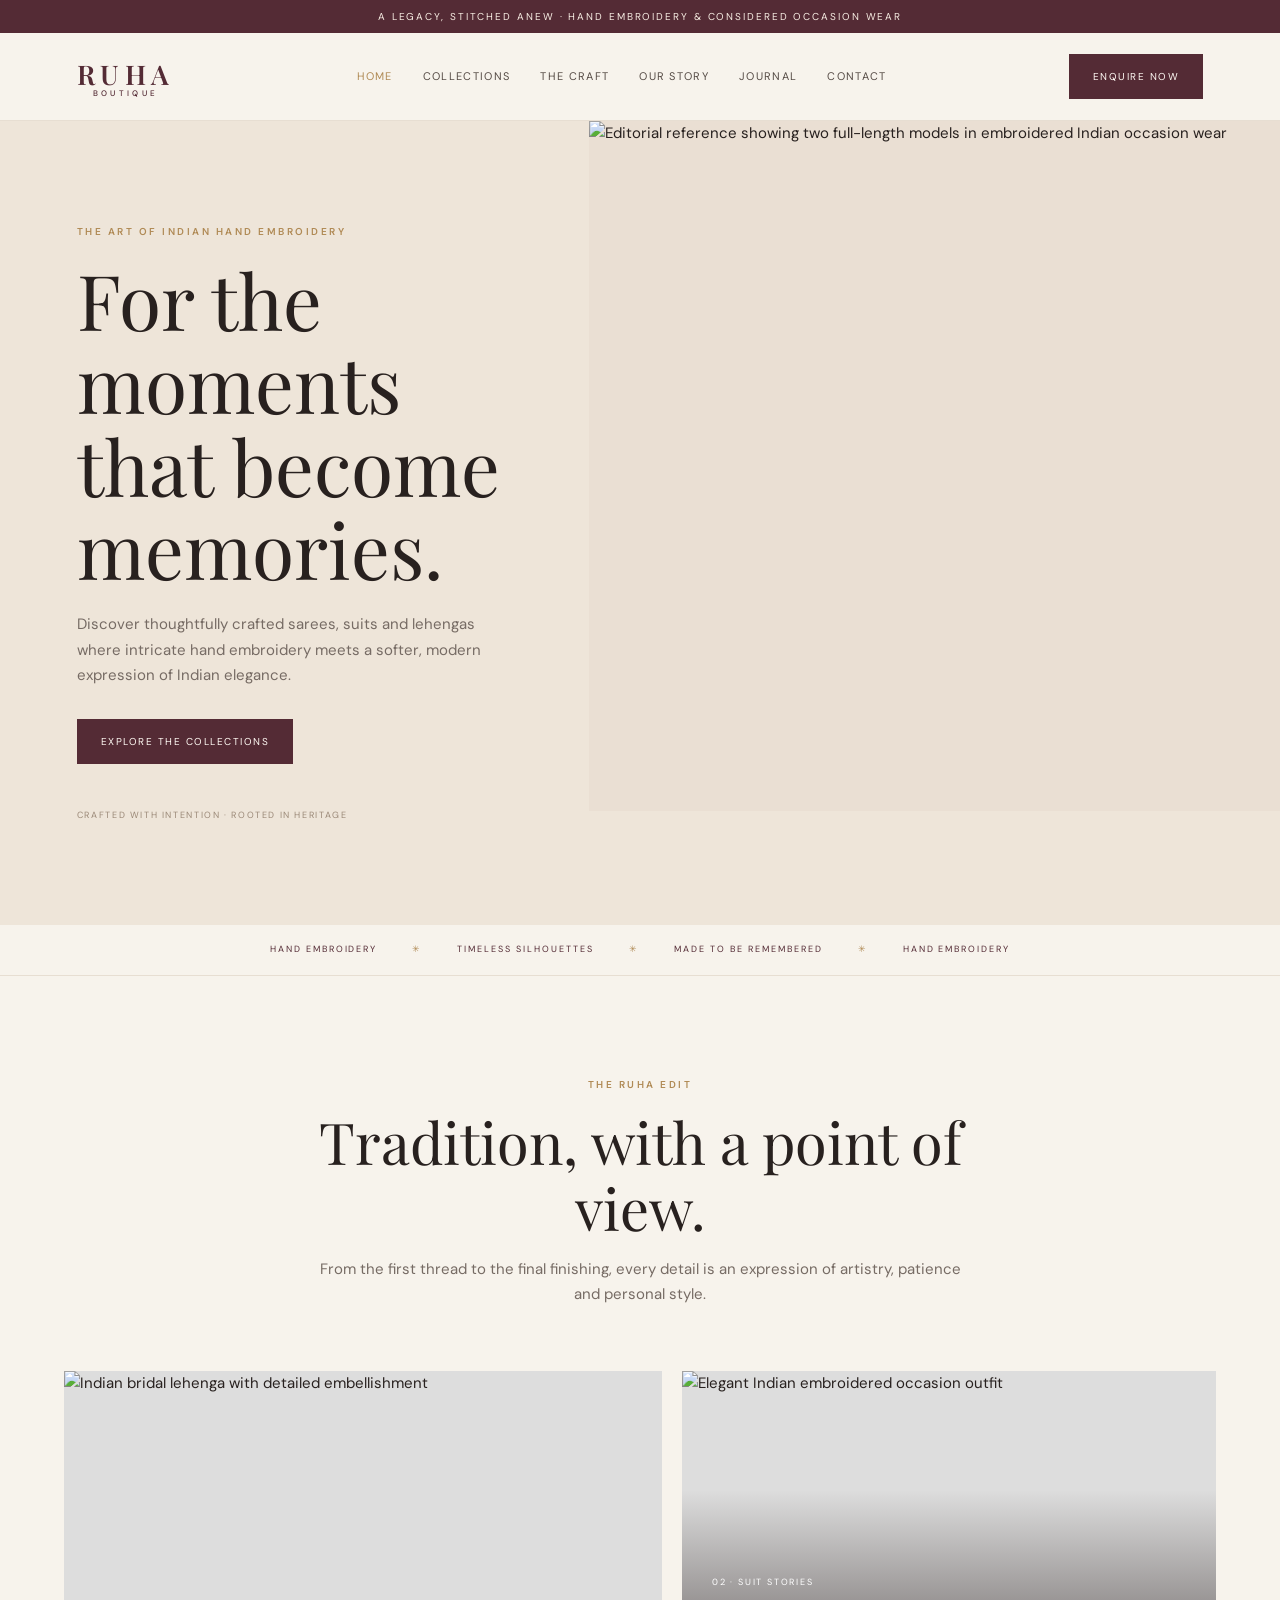
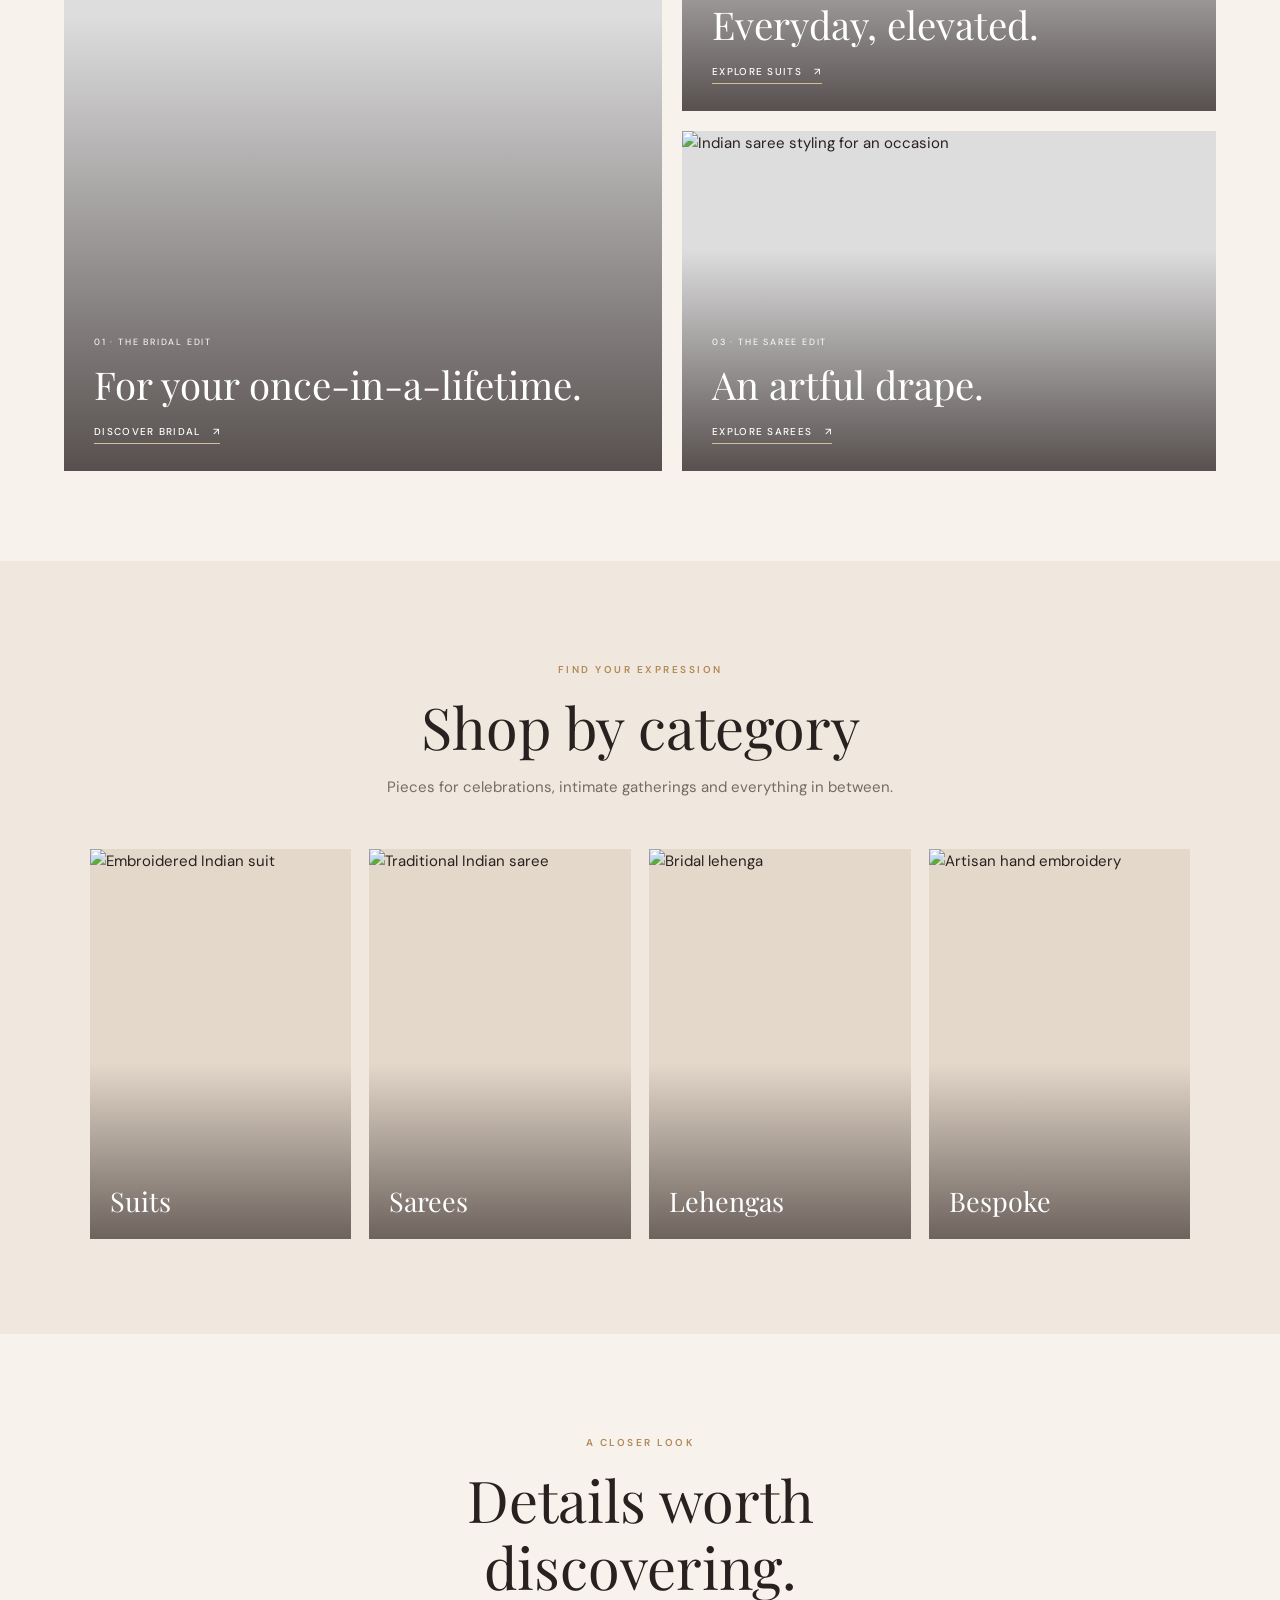
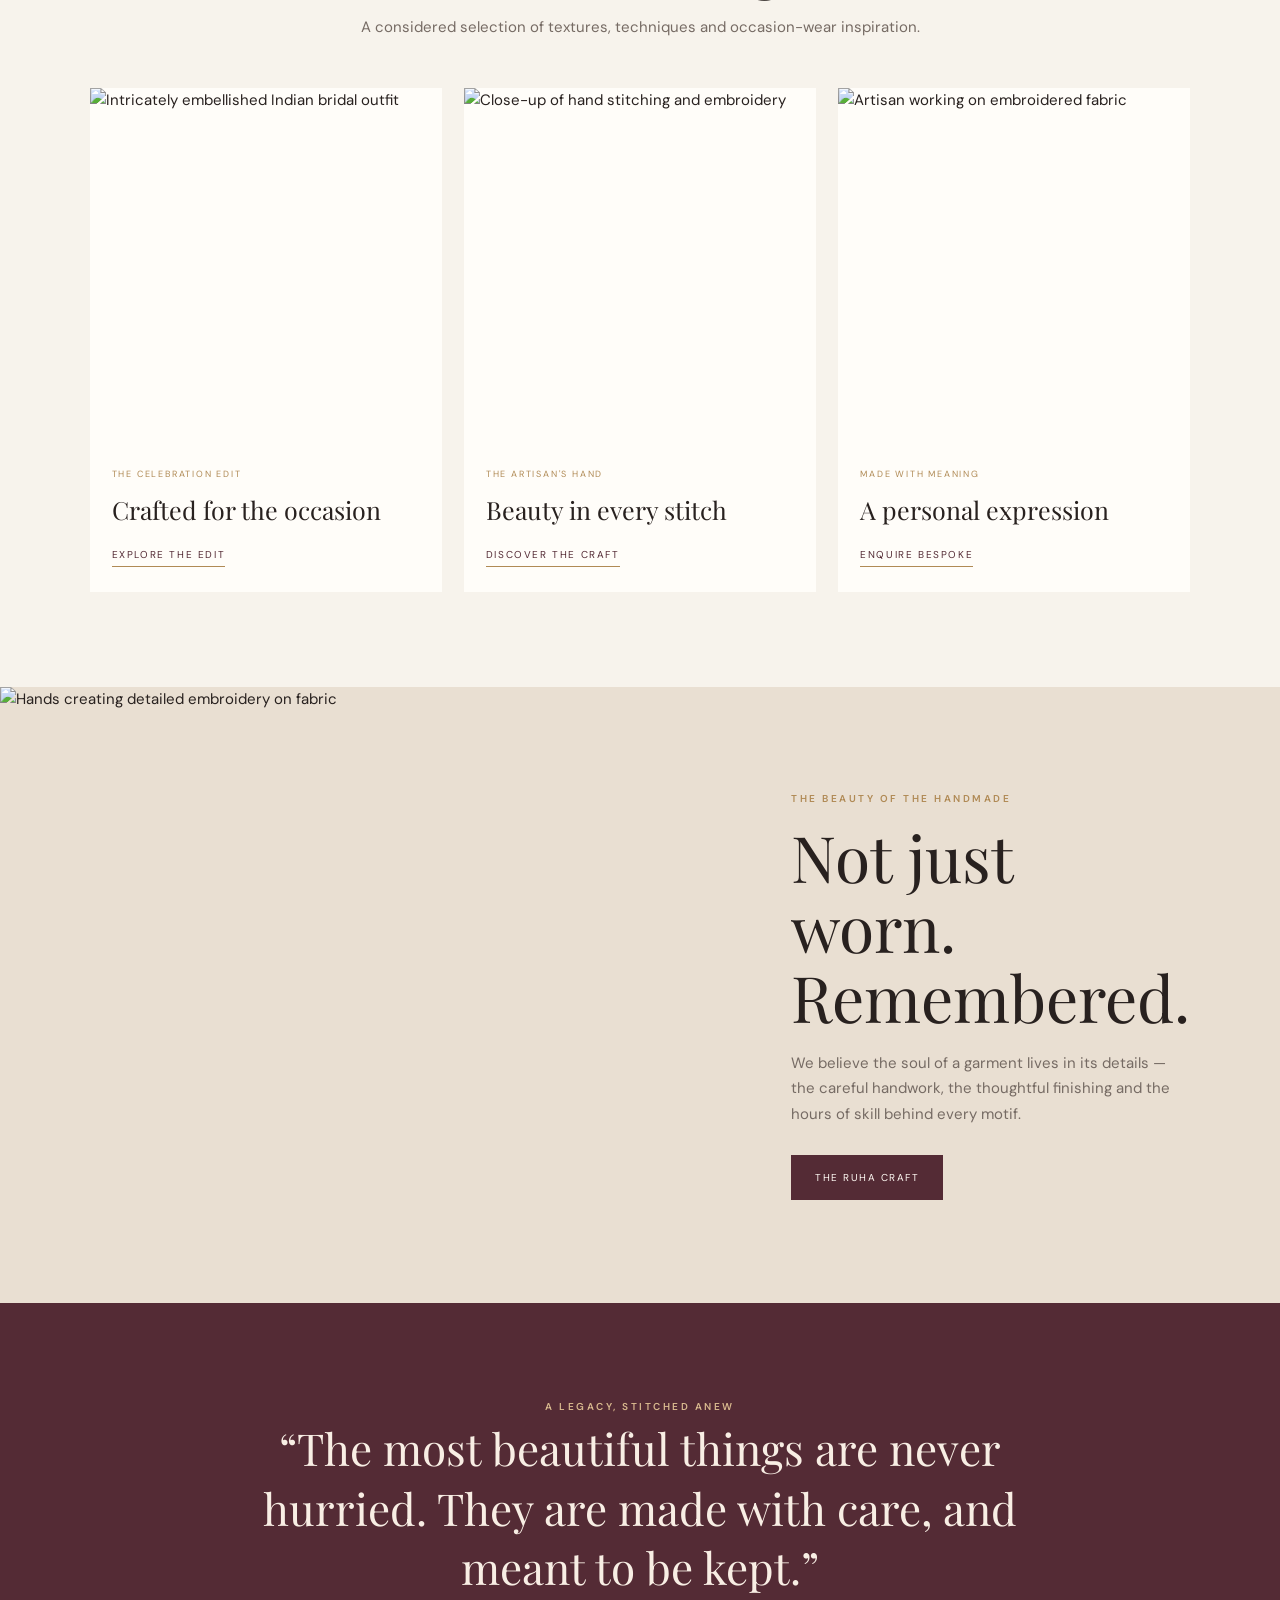
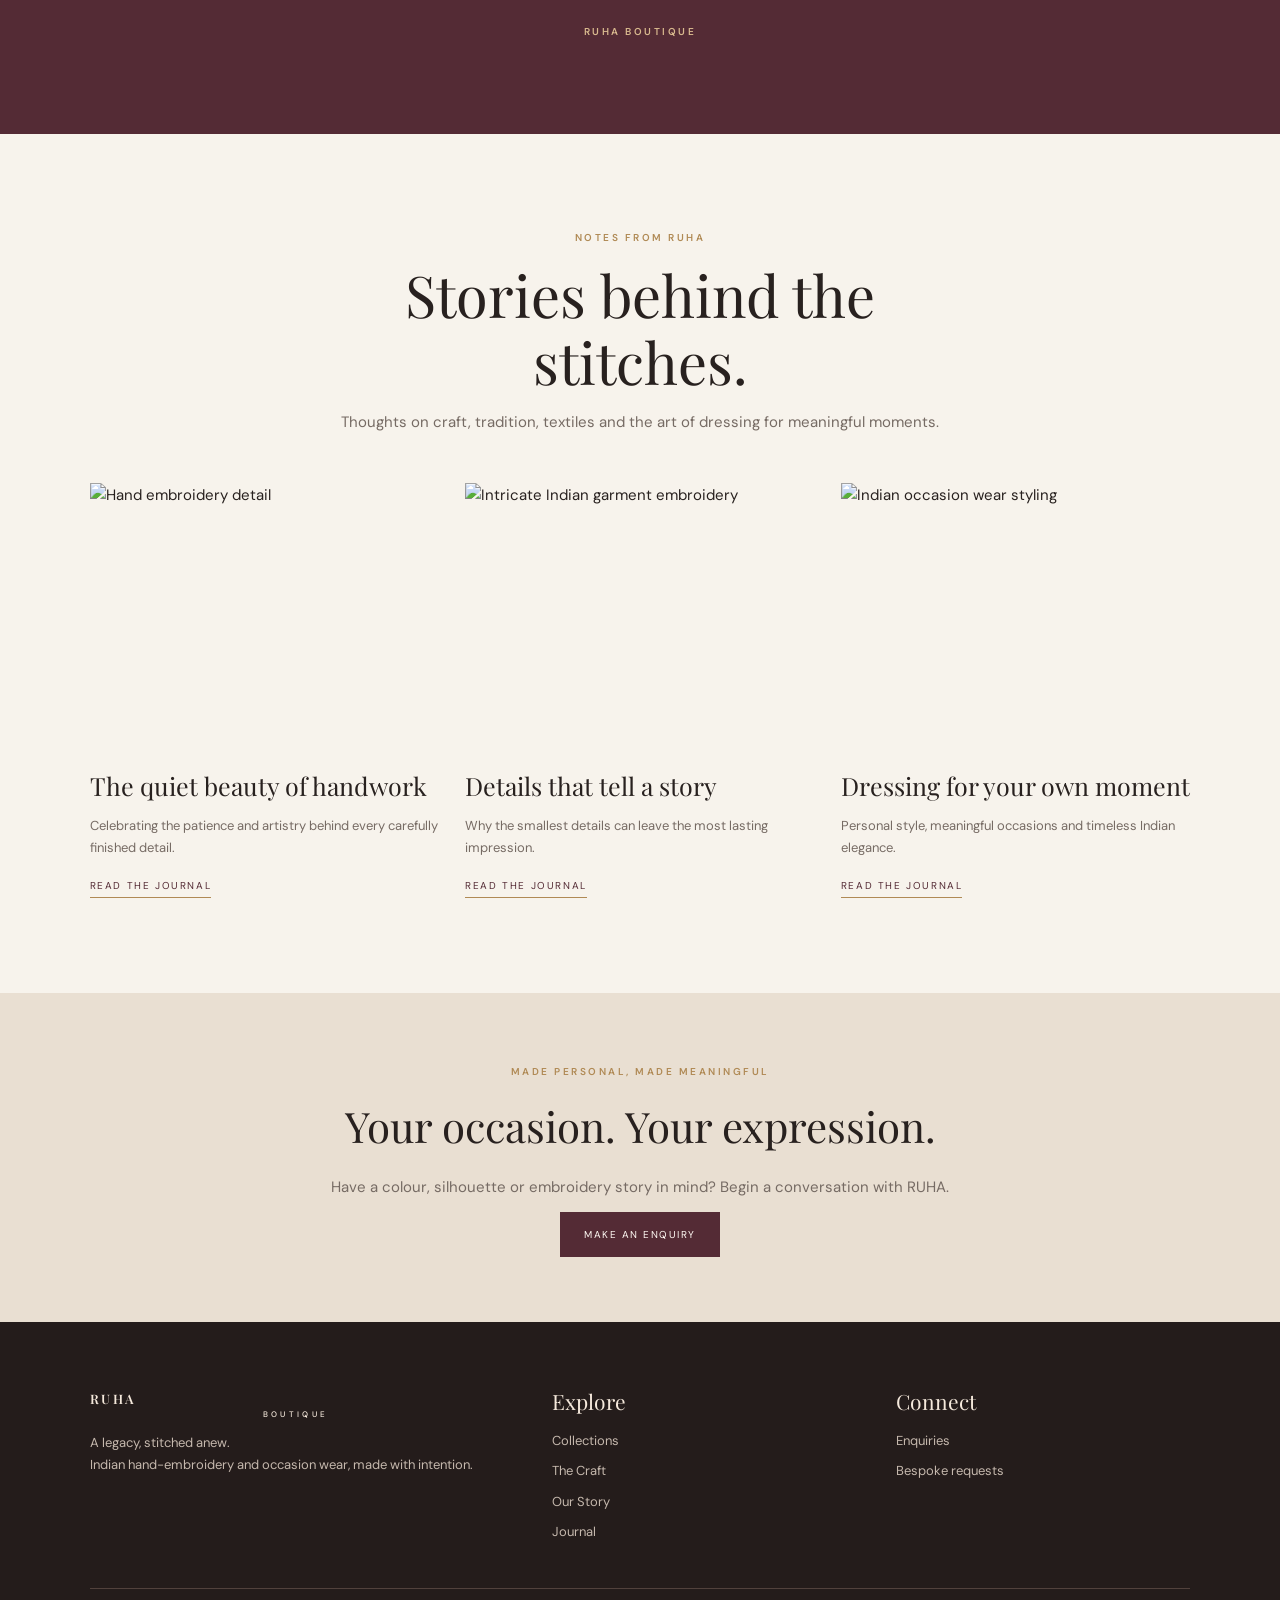
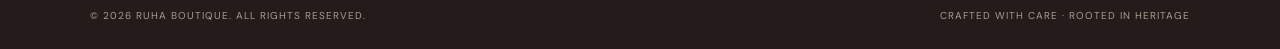
==== commit 80200c5a: "Link home categories to filtered product collections" ====
--- a/index.html
+++ b/index.html
@@ -1,5 +1,5 @@
 <!doctype html>
-<html lang="en"><head><meta charset="utf-8"><meta name="viewport" content="width=device-width,initial-scale=1"><meta name="description" content="RUHA Boutique — hand-embroidered sarees, suits, lehengas and bespoke Indian occasion wear. A legacy, stitched anew."><title>RUHA Boutique | Hand Embroidered Indian Couture</title><link rel="stylesheet" href="assets/css/style.css?v=ruha-ani-inspired-06"></head>
+<html lang="en"><head><meta charset="utf-8"><meta name="viewport" content="width=device-width,initial-scale=1"><meta name="description" content="RUHA Boutique — hand-embroidered sarees, suits, lehengas and bespoke Indian occasion wear. A legacy, stitched anew."><title>RUHA Boutique | Hand Embroidered Indian Couture</title><link rel="stylesheet" href="assets/css/style.css?v=ruha-shop-07"></head>
 <body>
 <div class="announcement">A legacy, stitched anew <span>·</span> Hand embroidery & considered occasion wear</div>
 <header class="header"><a class="brand" href="index.html">RUHA<small>BOUTIQUE</small></a><button class="menu-toggle" aria-label="Open menu" aria-expanded="false">☰</button><nav class="nav"><a class="active" href="index.html">Home</a><a href="collections.html">Collections</a><a href="craft.html">The Craft</a><a href="story.html">Our Story</a><a href="journal.html">Journal</a><a href="contact.html">Contact</a></nav><a class="nav-cta" href="contact.html">Enquire now</a></header>
@@ -8,11 +8,11 @@
 <div class="marquee"><span>HAND EMBROIDERY</span><i>✳</i><span>TIMELESS SILHOUETTES</span><i>✳</i><span>MADE TO BE REMEMBERED</span><i>✳</i><span>HAND EMBROIDERY</span></div>
 <section class="home-intro section"><div class="section-head reveal"><span class="eyebrow">The RUHA edit</span><h2>Tradition, with a point of view.</h2><p>From the first thread to the final finishing, every detail is an expression of artistry, patience and personal style.</p></div></section>
 <section class="campaign-grid"><a class="campaign campaign-tall reveal" href="collections.html"><img src="https://images.pexels.com/photos/36965763/pexels-photo-36965763.jpeg?auto=compress&cs=tinysrgb&w=1500" alt="Indian bridal lehenga with detailed embellishment"><div class="campaign-caption"><span>01 · THE BRIDAL EDIT</span><h2>For your once-in-a-lifetime.</h2><b>Discover bridal <i>↗</i></b></div></a><a class="campaign reveal" href="collections.html"><img src="https://images.pexels.com/photos/11748805/pexels-photo-11748805.jpeg?auto=compress&cs=tinysrgb&w=1300" alt="Elegant Indian embroidered occasion outfit"><div class="campaign-caption"><span>02 · SUIT STORIES</span><h2>Everyday, elevated.</h2><b>Explore suits <i>↗</i></b></div></a><a class="campaign reveal" href="collections.html"><img src="https://images.pexels.com/photos/12752065/pexels-photo-12752065.jpeg?auto=compress&cs=tinysrgb&w=1300" alt="Indian saree styling for an occasion"><div class="campaign-caption"><span>03 · THE SAREE EDIT</span><h2>An artful drape.</h2><b>Explore sarees <i>↗</i></b></div></a></section>
-<section class="section category-section"><div class="section-head reveal"><span class="eyebrow">Find your expression</span><h2>Shop by category</h2><p>Pieces for celebrations, intimate gatherings and everything in between.</p></div><div class="category-grid"><a class="category-card reveal" href="collections.html"><img src="https://images.pexels.com/photos/11748805/pexels-photo-11748805.jpeg?auto=compress&cs=tinysrgb&w=1000" alt="Embroidered Indian suit"><span>Suits</span></a><a class="category-card reveal" href="collections.html"><img src="https://images.pexels.com/photos/12752065/pexels-photo-12752065.jpeg?auto=compress&cs=tinysrgb&w=1000" alt="Traditional Indian saree"><span>Sarees</span></a><a class="category-card reveal" href="collections.html"><img src="https://images.pexels.com/photos/36965763/pexels-photo-36965763.jpeg?auto=compress&cs=tinysrgb&w=1000" alt="Bridal lehenga"><span>Lehengas</span></a><a class="category-card reveal" href="contact.html"><img src="https://images.pexels.com/photos/10566047/pexels-photo-10566047.jpeg?auto=compress&cs=tinysrgb&w=1000" alt="Artisan hand embroidery"><span>Bespoke</span></a></div></section>
+<section class="section category-section"><div class="section-head reveal"><span class="eyebrow">Find your expression</span><h2>Shop by category</h2><p>Pieces for celebrations, intimate gatherings and everything in between.</p></div><div class="category-grid"><a class="category-card reveal" href="collections.html?category=suits"><img src="https://images.pexels.com/photos/11748805/pexels-photo-11748805.jpeg?auto=compress&cs=tinysrgb&w=1000" alt="Embroidered Indian suit"><span>Suits</span></a><a class="category-card reveal" href="collections.html?category=sarees"><img src="https://images.pexels.com/photos/12752065/pexels-photo-12752065.jpeg?auto=compress&cs=tinysrgb&w=1000" alt="Traditional Indian saree"><span>Sarees</span></a><a class="category-card reveal" href="collections.html?category=lehengas"><img src="https://images.pexels.com/photos/36965763/pexels-photo-36965763.jpeg?auto=compress&cs=tinysrgb&w=1000" alt="Bridal lehenga"><span>Lehengas</span></a><a class="category-card reveal" href="contact.html"><img src="https://images.pexels.com/photos/10566047/pexels-photo-10566047.jpeg?auto=compress&cs=tinysrgb&w=1000" alt="Artisan hand embroidery"><span>Bespoke</span></a></div></section>
 <section class="new-in section"><div class="section-head reveal"><span class="eyebrow">A closer look</span><h2>Details worth discovering.</h2><p>A considered selection of textures, techniques and occasion-wear inspiration.</p></div><div class="look-grid"><article class="look-card reveal"><img src="https://images.pexels.com/photos/37396069/pexels-photo-37396069.jpeg?auto=compress&cs=tinysrgb&w=1200" alt="Intricately embellished Indian bridal outfit"><div><span>THE CELEBRATION EDIT</span><h3>Crafted for the occasion</h3><a href="collections.html" class="text-link">Explore the edit</a></div></article><article class="look-card reveal"><img src="https://images.pexels.com/photos/10566062/pexels-photo-10566062.jpeg?auto=compress&cs=tinysrgb&w=1200" alt="Close-up of hand stitching and embroidery"><div><span>THE ARTISAN'S HAND</span><h3>Beauty in every stitch</h3><a href="craft.html" class="text-link">Discover the craft</a></div></article><article class="look-card reveal"><img src="https://images.pexels.com/photos/10566047/pexels-photo-10566047.jpeg?auto=compress&cs=tinysrgb&w=1200" alt="Artisan working on embroidered fabric"><div><span>MADE WITH MEANING</span><h3>A personal expression</h3><a href="contact.html" class="text-link">Enquire bespoke</a></div></article></div></section>
 <section class="craft-feature"><div class="craft-feature-image"><img src="https://images.pexels.com/photos/10566047/pexels-photo-10566047.jpeg?auto=compress&cs=tinysrgb&w=1600" alt="Hands creating detailed embroidery on fabric"></div><div class="craft-feature-copy"><span class="eyebrow">The beauty of the handmade</span><h2>Not just worn.<br>Remembered.</h2><p>We believe the soul of a garment lives in its details — the careful handwork, the thoughtful finishing and the hours of skill behind every motif.</p><a class="btn" href="craft.html">The RUHA craft</a></div></section>
 <section class="quote"><span class="eyebrow">A legacy, stitched anew</span><blockquote>“The most beautiful things are never hurried. They are made with care, and meant to be kept.”</blockquote><span class="eyebrow">RUHA Boutique</span></section>
 <section class="section journal-preview"><div class="section-head reveal"><span class="eyebrow">Notes from RUHA</span><h2>Stories behind the stitches.</h2><p>Thoughts on craft, tradition, textiles and the art of dressing for meaningful moments.</p></div><div class="journal-grid"><article class="journal-card reveal"><img src="https://images.pexels.com/photos/10566062/pexels-photo-10566062.jpeg?auto=compress&cs=tinysrgb&w=1000" alt="Hand embroidery detail"><h3>The quiet beauty of handwork</h3><p>Celebrating the patience and artistry behind every carefully finished detail.</p><a class="text-link" href="journal.html">Read the journal</a></article><article class="journal-card reveal"><img src="https://images.pexels.com/photos/37396066/pexels-photo-37396066.jpeg?auto=compress&cs=tinysrgb&w=1000" alt="Intricate Indian garment embroidery"><h3>Details that tell a story</h3><p>Why the smallest details can leave the most lasting impression.</p><a class="text-link" href="journal.html">Read the journal</a></article><article class="journal-card reveal"><img src="https://images.pexels.com/photos/12752065/pexels-photo-12752065.jpeg?auto=compress&cs=tinysrgb&w=1000" alt="Indian occasion wear styling"><h3>Dressing for your own moment</h3><p>Personal style, meaningful occasions and timeless Indian elegance.</p><a class="text-link" href="journal.html">Read the journal</a></article></div></section>
 <section class="craft-band"><span class="eyebrow">Made personal, made meaningful</span><h2 class="serif" style="font-size:42px;margin:8px 0">Your occasion. Your expression.</h2><p>Have a colour, silhouette or embroidery story in mind? Begin a conversation with RUHA.</p><a class="btn" href="contact.html">Make an enquiry</a></section>
 </main>
-<footer class="footer"><div class="footer-top"><div><a class="brand" href="index.html">RUHA<small>BOUTIQUE</small></a><p>A legacy, stitched anew.<br>Indian hand-embroidery and occasion wear, made with intention.</p></div><div><h4>Explore</h4><div class="footer-links"><a href="collections.html">Collections</a><a href="craft.html">The Craft</a><a href="story.html">Our Story</a><a href="journal.html">Journal</a></div></div><div><h4>Connect</h4><div class="footer-links"><a href="contact.html">Enquiries</a><a href="contact.html">Bespoke requests</a></div></div></div><div class="copyright"><span>© 2026 RUHA BOUTIQUE. ALL RIGHTS RESERVED.</span><span>CRAFTED WITH CARE · ROOTED IN HERITAGE</span></div></footer><script src="assets/js/main.js"></script></body></html>+<footer class="footer"><div class="footer-top"><div><a class="brand" href="index.html">RUHA<small>BOUTIQUE</small></a><p>A legacy, stitched anew.<br>Indian hand-embroidery and occasion wear, made with intention.</p></div><div><h4>Explore</h4><div class="footer-links"><a href="collections.html">Collections</a><a href="craft.html">The Craft</a><a href="story.html">Our Story</a><a href="journal.html">Journal</a></div></div><div><h4>Connect</h4><div class="footer-links"><a href="contact.html">Enquiries</a><a href="contact.html">Bespoke requests</a></div></div></div><div class="copyright"><span>© 2026 RUHA BOUTIQUE. ALL RIGHTS RESERVED.</span><span>CRAFTED WITH CARE · ROOTED IN HERITAGE</span></div></footer><script src="assets/js/main.js?v=ruha-shop-07"></script></body></html>
--- a/assets/css/style.css
+++ b/assets/css/style.css
@@ -1,2 +1,14 @@
 @import url('https://fonts.googleapis.com/css2?family=DM+Sans:wght@400;500;600;700&family=Playfair+Display:wght@400;500;600;700&display=swap');
 :root{--ivory:#f7f3ec;--paper:#fffdf9;--ink:#28211f;--muted:#766b64;--wine:#542b35;--gold:#b08a55;--line:#e7ded2;--serif:'Playfair Display',Georgia,serif;--sans:'DM Sans',Arial,sans-serif}*{box-sizing:border-box}html{scroll-behavior:smooth}body{margin:0;background:var(--ivory);color:var(--ink);font-family:var(--sans);font-size:15px;line-height:1.7}a{color:inherit;text-decoration:none}img{display:block;width:100%;object-fit:cover}button{font:inherit}.announcement{background:var(--wine);color:#f8eee4;text-align:center;padding:8px 16px;font-size:10px;letter-spacing:.19em;text-transform:uppercase}.header{height:88px;display:flex;align-items:center;justify-content:space-between;padding:0 6vw;background:rgba(247,243,236,.96);border-bottom:1px solid var(--line);position:sticky;top:0;z-index:10}.brand{font:600 27px var(--serif);letter-spacing:.2em;color:var(--wine)}.brand small{display:block;font:500 8px var(--sans);letter-spacing:.42em;text-align:center;margin-top:-4px}.nav{display:flex;gap:30px;align-items:center}.nav a{font-size:11px;letter-spacing:.12em;text-transform:uppercase;color:#554b45}.nav a:hover,.nav a.active{color:var(--gold)}.nav-cta,.btn{display:inline-flex;align-items:center;justify-content:center;background:var(--wine);color:#fffaf4;padding:13px 23px;font-size:10px;letter-spacing:.15em;text-transform:uppercase;border:1px solid var(--wine);transition:.25s}.nav-cta:hover,.btn:hover{background:transparent;color:var(--wine)}.menu-toggle{display:none;background:none;border:0;font-size:24px;color:var(--wine)}.eyebrow{font-size:10px;letter-spacing:.25em;text-transform:uppercase;color:var(--gold);font-weight:600}.serif{font-family:var(--serif);font-weight:400}.hero{min-height:650px;display:grid;grid-template-columns:.9fr 1.1fr;background:#e9dfd2}.hero-copy{padding:9vw 7vw;display:flex;flex-direction:column;justify-content:center;align-items:flex-start}.hero h1{font:400 clamp(48px,6vw,82px)/1.08 var(--serif);margin:18px 0 22px;max-width:620px}.hero p{max-width:420px;color:var(--muted);margin:0 0 30px}.hero-image{min-height:650px;width:100%;height:650px;object-fit:contain;object-position:center;background:#e9dfd2;display:block}.section{padding:95px 7vw}.section-head{text-align:center;max-width:650px;margin:0 auto 48px}.section h2,.page-hero h1{font:400 clamp(38px,4.5vw,58px)/1.15 var(--serif);margin:12px 0 16px}.section-head p,.intro{color:var(--muted)}.grid-3{display:grid;grid-template-columns:repeat(3,1fr);gap:25px}.tile{background:var(--paper)}.tile img{height:390px}.tile-copy{padding:22px 22px 27px}.tile h3{font:400 26px var(--serif);margin:0 0 6px}.tile p{color:var(--muted);font-size:13px;margin:0 0 14px}.text-link{font-size:10px;letter-spacing:.16em;text-transform:uppercase;color:var(--wine);border-bottom:1px solid var(--gold);padding-bottom:5px}.split{display:grid;grid-template-columns:1fr 1fr;gap:8vw;align-items:center}.split img{height:570px}.split-copy{max-width:520px}.split-copy h2{font:400 clamp(38px,4vw,56px)/1.15 var(--serif);margin:14px 0 20px}.split-copy p{color:var(--muted)}.quote{background:var(--wine);color:#f8eee4;text-align:center;padding:90px 12vw}.quote blockquote{font:400 clamp(28px,3.5vw,44px)/1.35 var(--serif);margin:0 auto 22px;max-width:850px}.quote .eyebrow{color:#d8b98e}.page-hero{padding:100px 7vw 85px;text-align:center;background:#eee5d9}.page-hero h1{font-size:clamp(46px,6vw,72px)}.page-hero p{max-width:620px;margin:0 auto;color:var(--muted)}.collection-grid{display:grid;grid-template-columns:repeat(2,1fr);gap:30px}.collection-card{position:relative;min-height:530px;overflow:hidden;background:#ddd}.collection-card img{height:530px;transition:transform .7s}.collection-card:hover img{transform:scale(1.04)}.collection-card:after{content:'';position:absolute;inset:35% 0 0;background:linear-gradient(transparent,rgba(25,16,15,.68))}.collection-label{position:absolute;z-index:1;bottom:30px;left:32px;color:white}.collection-label h3{font:400 35px var(--serif);margin:0}.collection-label span{font-size:10px;letter-spacing:.2em;text-transform:uppercase}.craft-band{background:#e9dfd2;padding:65px 7vw;text-align:center}.craft-band p{max-width:740px;margin:12px auto;color:var(--muted)}.journal-grid{display:grid;grid-template-columns:repeat(3,1fr);gap:26px}.journal-grid img{height:270px}.journal-card h3{font:400 25px var(--serif);margin:16px 0 8px}.journal-card p{font-size:13px;color:var(--muted)}.contact-layout{display:grid;grid-template-columns:.8fr 1.2fr;gap:8vw}.contact-details h2{font:400 42px var(--serif);margin:12px 0}.contact-details p{color:var(--muted)}.contact-form{background:var(--paper);padding:38px}.field{margin-bottom:20px}.field label{display:block;font-size:10px;letter-spacing:.13em;text-transform:uppercase;margin-bottom:8px}.field input,.field textarea,.field select{width:100%;border:1px solid var(--line);background:transparent;padding:13px 14px;font:14px var(--sans);color:var(--ink);outline:none}.field input:focus,.field textarea:focus{border-color:var(--gold)}.field textarea{min-height:130px;resize:vertical}.form-note{font-size:12px;color:var(--muted);margin-top:15px}.footer{background:#241c1b;color:#eee3d8;padding:65px 7vw 25px}.footer-top{display:grid;grid-template-columns:1.4fr 1fr 1fr;gap:50px;padding-bottom:45px}.footer .brand{color:#f5e9dc}.footer p,.footer a{color:#c5b8ad;font-size:13px}.footer h4{font:400 21px var(--serif);margin:0 0 15px;color:#f5e9dc}.footer-links{display:grid;gap:8px}.copyright{border-top:1px solid #51413c;padding-top:18px;display:flex;justify-content:space-between;color:#a99b91;font-size:10px;letter-spacing:.1em}.reveal{opacity:0;transform:translateY(18px);transition:opacity .7s,transform .7s}.reveal.visible{opacity:1;transform:none}@media(max-width:850px){.header{height:76px;padding:0 5vw}.menu-toggle{display:block}.nav{display:none;position:absolute;top:76px;left:0;right:0;background:var(--ivory);padding:22px 6vw 30px;flex-direction:column;align-items:flex-start;border-bottom:1px solid var(--line);gap:18px}.nav.open{display:flex}.nav-cta{display:none}.hero{grid-template-columns:1fr}.hero-copy{padding:75px 8vw}.hero-image{min-height:0;height:auto;aspect-ratio:16/9;object-fit:contain}.grid-3,.journal-grid{grid-template-columns:1fr 1fr}.split{gap:35px}.split img{height:440px}.contact-layout{gap:35px}.footer-top{grid-template-columns:1fr 1fr}}@media(max-width:600px){.section{padding:68px 6vw}.hero-copy{padding:65px 7vw}.hero-image{min-height:0;height:auto;aspect-ratio:16/9;object-fit:contain}.grid-3,.journal-grid,.collection-grid,.split,.contact-layout{grid-template-columns:1fr}.tile img{height:360px}.split img{height:430px}.collection-card,.collection-card img{min-height:420px;height:420px}.page-hero{padding:75px 7vw 65px}.contact-form{padding:25px 20px}.footer-top{grid-template-columns:1fr;gap:28px}.copyright{display:block;line-height:2.2}.quote{padding:70px 8vw}}
+
+
+/* RUHA editorial commerce-inspired homepage */
+.hero-editorial{grid-template-columns:.92fr 1.08fr;min-height:690px;background:#eee5d9}.hero-editorial .hero-copy{padding:8vw 6vw}.hero-editorial .hero-image{height:690px;min-height:690px;object-fit:cover;object-position:center 38%;background:#eadfd3}.hero-note{font-size:9px;letter-spacing:.18em;color:#9a8877;margin-top:44px}.marquee{display:flex;justify-content:center;align-items:center;gap:35px;padding:17px 10px;border-bottom:1px solid var(--line);color:var(--wine);font-size:9px;letter-spacing:.22em}.marquee i{font-style:normal;color:var(--gold)}.home-intro{padding-bottom:48px}.home-intro .section-head{margin-bottom:0}.campaign-grid{padding:0 5vw 90px;display:grid;grid-template-columns:1.12fr 1fr;grid-template-rows:340px 340px;gap:20px}.campaign{position:relative;overflow:hidden;background:#ddd}.campaign-tall{grid-row:span 2}.campaign img{height:100%;width:100%;object-fit:cover;transition:transform .7s}.campaign:hover img{transform:scale(1.035)}.campaign:after{content:'';position:absolute;inset:35% 0 0;background:linear-gradient(transparent,rgba(30,20,19,.7))}.campaign-caption{position:absolute;z-index:1;left:30px;right:25px;bottom:27px;color:#fff}.campaign-caption span,.look-card span{font-size:9px;letter-spacing:.2em}.campaign-caption h2{font:400 clamp(25px,3vw,39px)/1.15 var(--serif);margin:8px 0 12px}.campaign-caption b{font-size:10px;letter-spacing:.13em;text-transform:uppercase;font-weight:500;border-bottom:1px solid #d8bd9b;padding-bottom:5px}.campaign-caption i{font-style:normal;margin-left:8px}.category-section{background:#f0e8de}.category-grid{display:grid;grid-template-columns:repeat(4,1fr);gap:18px}.category-card{position:relative;overflow:hidden;background:#e4d8cb}.category-card img{height:390px;transition:transform .6s}.category-card:hover img{transform:scale(1.04)}.category-card:after{content:'';position:absolute;inset:55% 0 0;background:linear-gradient(transparent,rgba(30,20,19,.6))}.category-card span{position:absolute;z-index:1;bottom:20px;left:20px;color:white;font:400 27px var(--serif)}.look-grid{display:grid;grid-template-columns:repeat(3,1fr);gap:22px}.look-card{background:#fffdf9}.look-card img{height:350px}.look-card>div{padding:22px 22px 26px}.look-card span{color:var(--gold)}.look-card h3{font:400 25px var(--serif);margin:7px 0 15px}.craft-feature{display:grid;grid-template-columns:1.1fr .9fr;background:#e9dfd2;align-items:stretch}.craft-feature-image img{height:600px}.craft-feature-copy{padding:8vw 7vw;display:flex;flex-direction:column;align-items:flex-start;justify-content:center}.craft-feature-copy h2{font:400 clamp(42px,5vw,68px)/1.1 var(--serif);margin:15px 0 18px}.craft-feature-copy p{max-width:420px;color:var(--muted);margin:0 0 28px}.journal-preview{padding-top:90px}
+@media(max-width:850px){.hero-editorial{grid-template-columns:1fr}.hero-editorial .hero-copy{padding:70px 8vw}.hero-editorial .hero-image{height:auto;min-height:0;aspect-ratio:4/3;object-fit:cover}.campaign-grid{grid-template-rows:300px 300px;padding-left:4vw;padding-right:4vw}.category-grid{grid-template-columns:repeat(2,1fr)}.category-card img{height:330px}.craft-feature{grid-template-columns:1fr 1fr}.craft-feature-image img{height:500px}.craft-feature-copy{padding:45px 6vw}}
+@media(max-width:600px){.marquee{gap:13px;font-size:7px;letter-spacing:.12em;flex-wrap:wrap}.campaign-grid{grid-template-columns:1fr;grid-template-rows:420px 280px 280px;padding:0 5vw 65px;gap:14px}.campaign-tall{grid-row:auto}.category-grid{gap:12px}.category-card img{height:250px}.category-card span{font-size:23px;left:14px;bottom:14px}.look-grid{grid-template-columns:1fr}.look-card img{height:330px}.craft-feature{grid-template-columns:1fr}.craft-feature-image img{height:360px}.craft-feature-copy{padding:55px 7vw}.hero-editorial .hero-image{aspect-ratio:4/3;object-fit:cover}.hero-note{margin-top:28px}}
+
+
+/* RUHA category browsing and product detail experience */
+.shop-section{padding:65px 7vw 90px}.shop-toolbar{display:flex;justify-content:space-between;align-items:end;gap:25px}.shop-toolbar h2,.related-section h2{font:400 42px var(--serif);margin:5px 0}.shop-toolbar p{color:var(--muted);margin:0}.shop-controls{display:flex;align-items:center;gap:10px;font-size:12px;color:var(--muted)}.shop-controls select{padding:10px 13px;border:1px solid var(--line);background:var(--paper);color:var(--ink);font:12px var(--sans)}.category-tabs{display:flex;gap:10px;flex-wrap:wrap;padding:28px 0 32px;border-bottom:1px solid var(--line);margin-bottom:30px}.category-tabs a{border:1px solid var(--line);padding:9px 18px;font-size:10px;letter-spacing:.13em;text-transform:uppercase;transition:.2s}.category-tabs a:hover,.category-tabs a.active{background:var(--wine);border-color:var(--wine);color:#fff}.product-grid{display:grid;grid-template-columns:repeat(3,minmax(0,1fr));gap:34px 22px}.product-card{min-width:0}.product-card-image{display:block;position:relative;overflow:hidden;background:#e8dfd5;aspect-ratio:3/4}.product-card-image img{width:100%;height:100%;object-fit:cover;transition:transform .6s}.product-card:hover .product-card-image img{transform:scale(1.035)}.product-view{position:absolute;bottom:14px;left:14px;background:rgba(255,253,249,.94);padding:9px 13px;font-size:9px;letter-spacing:.13em;text-transform:uppercase}.product-card-copy{padding:15px 2px}.product-category{font-size:9px;letter-spacing:.18em;color:var(--gold)}.product-card h3{font:400 21px/1.3 var(--serif);margin:5px 0}.product-card-copy p{font-size:11px;color:var(--muted);margin:5px 0 12px}.product-card-link{font-size:9px;letter-spacing:.14em;text-transform:uppercase;color:var(--wine);border-bottom:1px solid var(--gold);padding-bottom:4px}.catalogue-note,.payment-note,.spec-note{font-size:11px;color:var(--muted);line-height:1.7}.catalogue-note{margin-top:38px;border-top:1px solid var(--line);padding-top:18px}.breadcrumb{display:flex;gap:10px;padding:22px 7vw;font-size:11px;color:var(--muted)}.breadcrumb a:hover{color:var(--wine)}.product-detail{display:grid;grid-template-columns:1.05fr .95fr;gap:7vw;padding:20px 7vw 90px;align-items:start}.product-gallery{position:relative;background:#e9dfd2}.product-gallery img{width:100%;max-height:820px;aspect-ratio:4/5;object-fit:cover}.gallery-caption{position:absolute;bottom:0;left:0;background:rgba(84,43,53,.9);color:white;padding:10px 15px;font-size:9px;letter-spacing:.16em}.product-info{padding:20px 0;max-width:540px}.product-info h1{font:400 clamp(36px,4vw,52px)/1.12 var(--serif);margin:12px 0}.detail-code{font-size:10px;letter-spacing:.15em;color:var(--gold)}.detail-description{color:var(--muted);margin:22px 0}.detail-rule{height:1px;background:var(--line);margin:25px 0}.product-info h3{font:400 20px var(--serif);margin:0}.craft-specs{margin:13px 0 18px}.craft-specs div{display:grid;grid-template-columns:115px 1fr;gap:15px;padding:9px 0;border-bottom:1px solid var(--line)}.craft-specs dt{font-size:10px;letter-spacing:.1em;text-transform:uppercase;color:var(--muted)}.craft-specs dd{margin:0;font-size:12px}.spec-note{background:#f0e8de;padding:12px 14px}.size-heading{display:flex;align-items:center;justify-content:space-between;margin-top:25px}.size-guide{border:0;background:none;text-decoration:underline;text-underline-offset:4px;color:var(--wine);font-size:11px;cursor:pointer}.size-options{display:flex;gap:10px;margin:15px 0 8px}.size-options button{width:48px;height:45px;border:1px solid var(--line);background:var(--paper);cursor:pointer;font-size:12px}.size-options button:hover,.size-options button.selected{background:var(--wine);color:white;border-color:var(--wine)}.size-feedback{font-size:11px;color:var(--muted);min-height:18px}.product-buy{width:100%;margin-top:13px;cursor:pointer}.product-buy:disabled{opacity:.45;cursor:not-allowed}.payment-note{margin:12px 0 24px}.back-link{font-size:11px;color:var(--wine);border-bottom:1px solid var(--gold);padding-bottom:4px}.related-section{padding:65px 7vw;background:#f0e8de}.related-section h2{margin:8px 0 30px}.related-grid{grid-template-columns:repeat(3,minmax(0,1fr))}.shop-hero{padding-top:80px;padding-bottom:70px}
+@media(max-width:850px){.product-detail{gap:35px;padding-left:5vw;padding-right:5vw}.shop-section{padding-left:5vw;padding-right:5vw}.product-grid{grid-template-columns:repeat(2,minmax(0,1fr))}.product-info h1{font-size:38px}}
+@media(max-width:600px){.shop-toolbar{align-items:flex-start;flex-direction:column}.shop-toolbar h2{font-size:34px}.shop-controls{align-self:flex-end}.category-tabs{gap:7px}.category-tabs a{padding:8px 12px;font-size:9px}.product-grid,.related-grid{grid-template-columns:repeat(2,minmax(0,1fr));gap:23px 12px}.product-card h3{font-size:17px}.product-card-copy p{font-size:10px}.product-detail{grid-template-columns:1fr;padding:10px 5vw 60px;gap:20px}.product-gallery img{aspect-ratio:4/5;max-height:620px}.product-info{padding:10px 0}.product-info h1{font-size:36px}.related-section{padding:55px 5vw}.breadcrumb{padding:17px 5vw;font-size:10px}}
